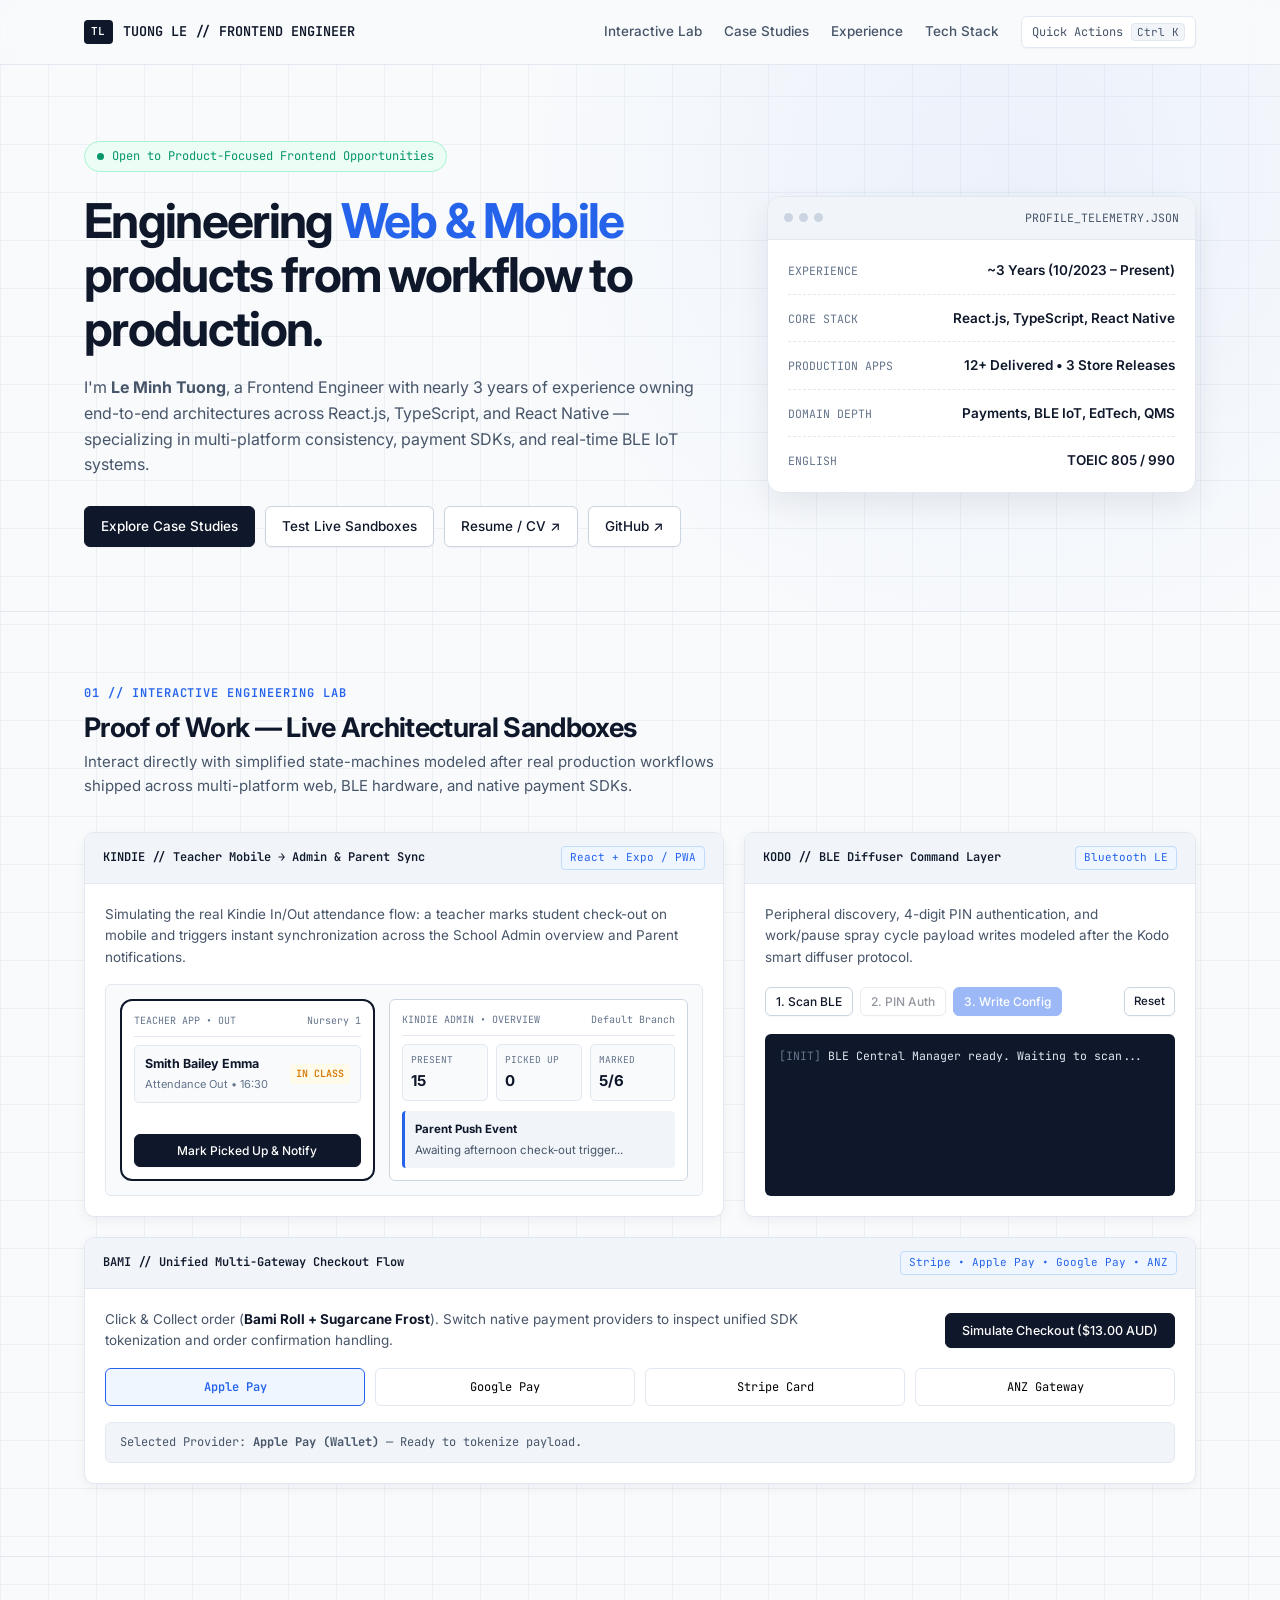
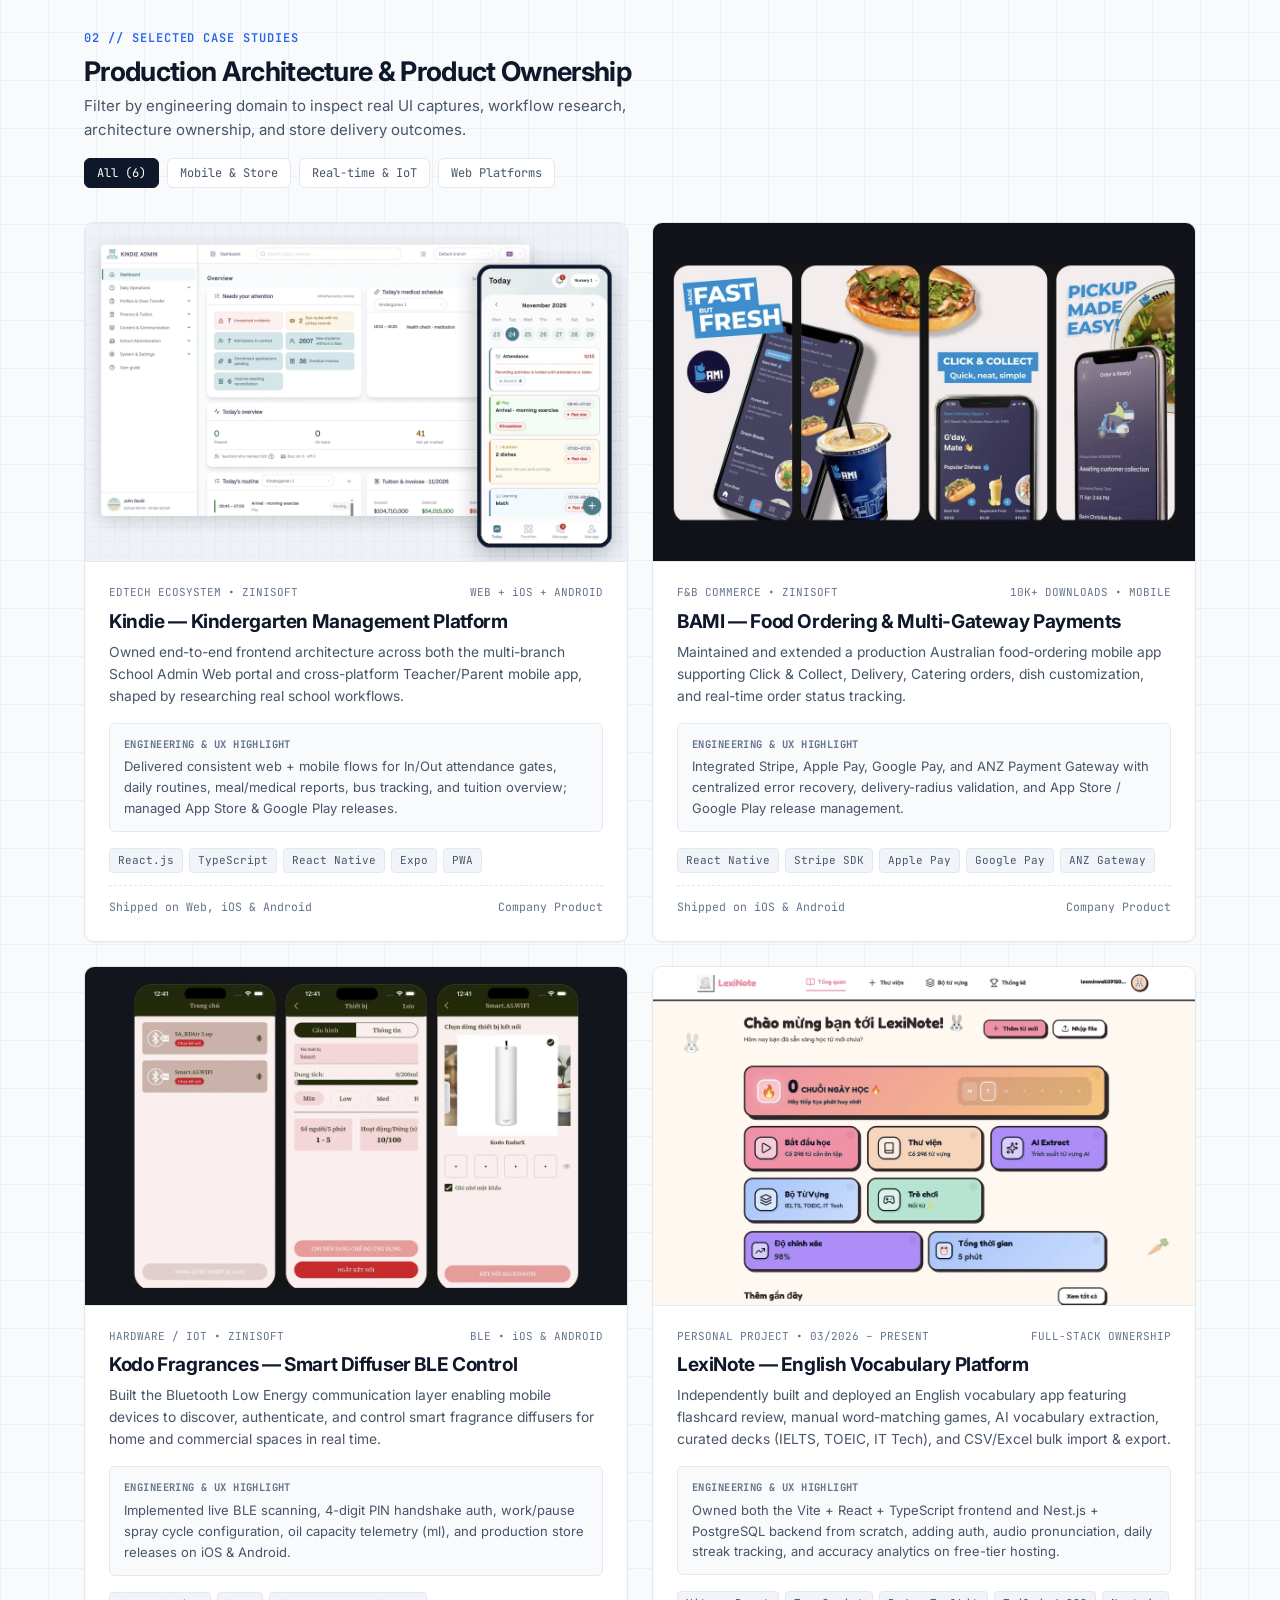
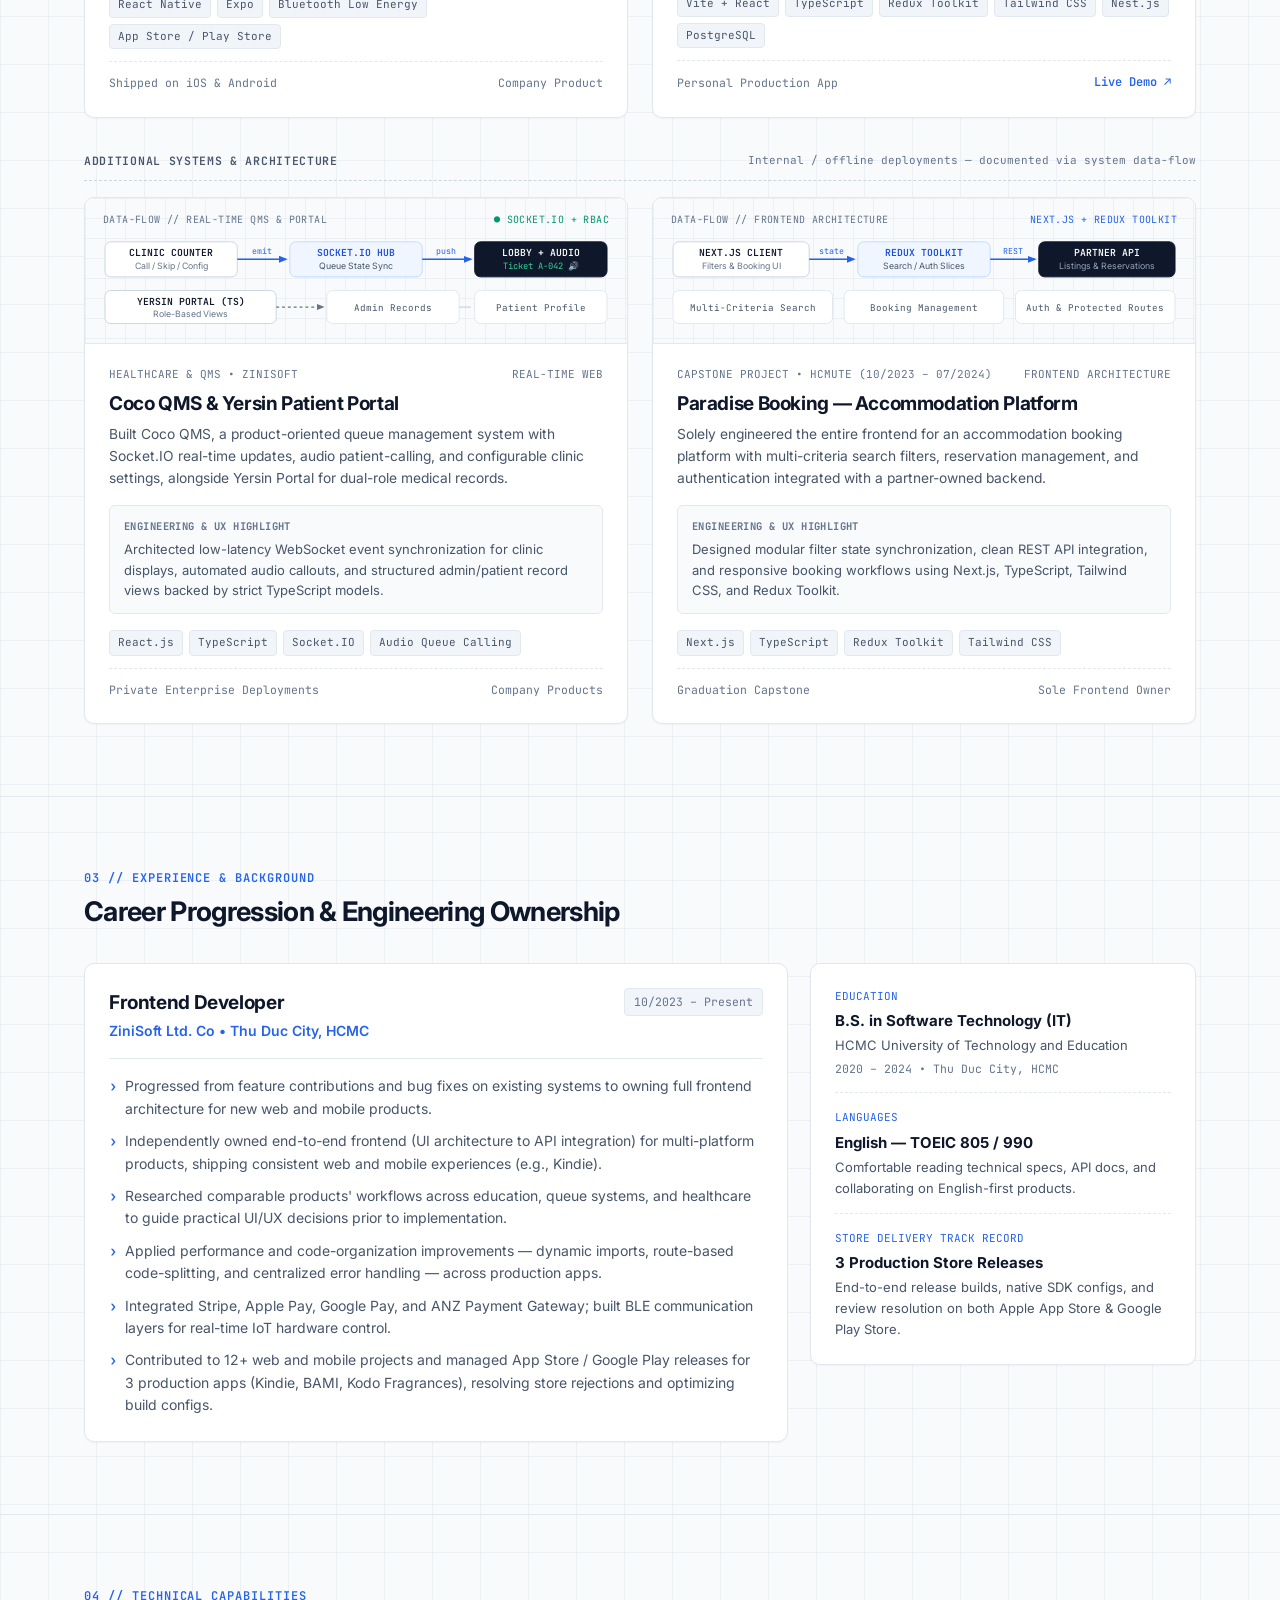
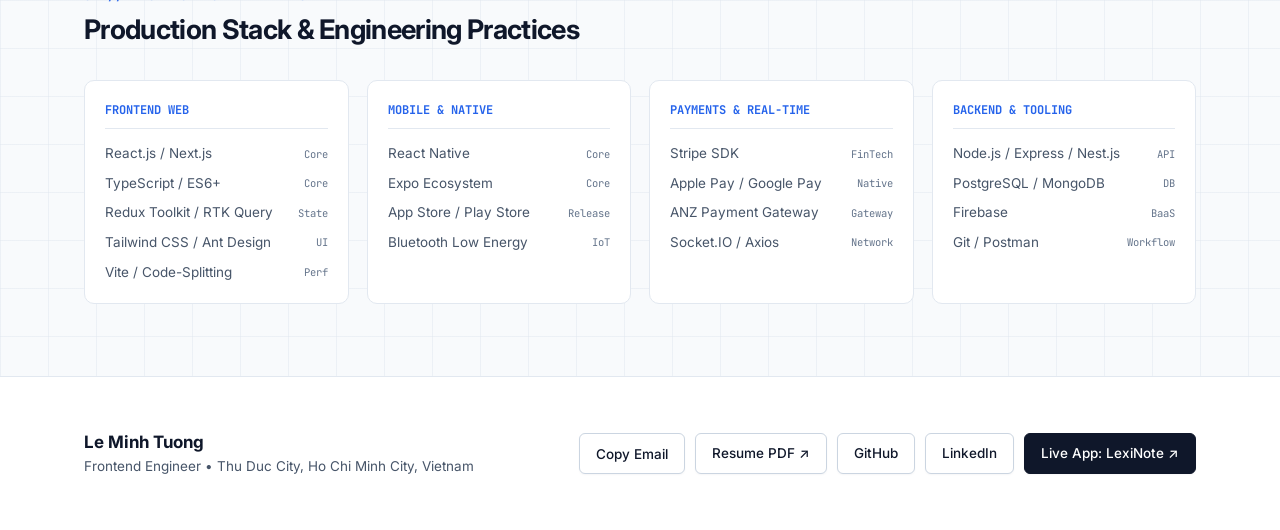
==== index.html @ 191f1489 "feat: build Phase 1 portfolio with verified thumbnails, sandboxes, and architecture diagrams" ====
<!DOCTYPE html>
<html lang="en">
<head>
  <meta charset="UTF-8" />
  <meta name="viewport" content="width=device-width, initial-scale=1.0" />
  <title>Tuong Le — Product-Minded Frontend Engineer</title>
  <meta name="description" content="Le Minh Tuong — Frontend Engineer with nearly 3 years of experience building production React.js, TypeScript, and React Native web & mobile applications, payment SDKs, and BLE IoT systems." />
  <link rel="preconnect" href="https://fonts.googleapis.com">
  <link rel="preconnect" href="https://fonts.gstatic.com" crossorigin>
  <link href="https://fonts.googleapis.com/css2?family=Inter:wght@400;500;600;700&family=JetBrains+Mono:wght@400;500;600&display=swap" rel="stylesheet">
  <style>
    :root {
      --bg: #F8FAFC;
      --surface: #FFFFFF;
      --surface-2: #F1F5F9;
      --ink: #0F172A;
      --ink-secondary: #475569;
      --ink-muted: #64748B;
      --border: #E2E8F0;
      --border-strong: #CBD5E1;
      --accent: #2563EB;
      --accent-hover: #1D4ED8;
      --accent-soft: #EFF6FF;
      --accent-border: #BFDBFE;
      --emerald: #059669;
      --emerald-soft: #ECFDF5;
      --amber: #D97706;
      --amber-soft: #FFFBEB;
      --radius-sm: 6px;
      --radius-md: 10px;
      --radius-lg: 14px;
      --shadow-xs: 0 1px 2px rgba(15, 23, 42, 0.04);
      --shadow-sm: 0 4px 12px rgba(15, 23, 42, 0.05);
      --shadow-md: 0 12px 32px rgba(15, 23, 42, 0.08);
      --font-sans: 'Inter', -apple-system, BlinkMacSystemFont, sans-serif;
      --font-mono: 'JetBrains Mono', monospace;
    }

    * { box-sizing: border-box; margin: 0; padding: 0; }

    html {
      scroll-behavior: smooth;
      background: var(--bg);
      color: var(--ink);
      font-family: var(--font-sans);
      -webkit-font-smoothing: antialiased;
    }

    body {
      background-image:
        linear-gradient(to right, rgba(226, 232, 240, 0.55) 1px, transparent 1px),
        linear-gradient(to bottom, rgba(226, 232, 240, 0.55) 1px, transparent 1px);
      background-size: 48px 48px;
      line-height: 1.6;
    }

    :focus-visible {
      outline: 2px solid var(--accent);
      outline-offset: 2px;
    }

    .container {
      max-width: 1160px;
      margin: 0 auto;
      padding: 0 24px;
    }

    /* Top Bar */
    header {
      position: sticky;
      top: 0;
      z-index: 40;
      background: rgba(248, 250, 252, 0.88);
      backdrop-filter: blur(12px);
      border-bottom: 1px solid var(--border);
    }

    .nav-wrap {
      height: 64px;
      display: flex;
      align-items: center;
      justify-content: space-between;
      gap: 16px;
    }

    .logo {
      display: flex;
      align-items: center;
      gap: 10px;
      font-family: var(--font-mono);
      font-weight: 600;
      font-size: 13.5px;
      color: var(--ink);
      text-decoration: none;
      white-space: nowrap;
    }

    .logo-badge {
      background: var(--ink);
      color: #fff;
      padding: 3px 7px;
      border-radius: 4px;
      font-size: 11px;
      letter-spacing: 0.04em;
    }

    .nav-menu {
      display: flex;
      align-items: center;
      gap: 22px;
    }

    .nav-links {
      display: flex;
      align-items: center;
      gap: 22px;
    }

    .nav-links a {
      font-size: 13.5px;
      font-weight: 500;
      color: var(--ink-secondary);
      text-decoration: none;
      transition: color 0.15s;
    }

    .nav-links a:hover { color: var(--ink); }

    @media (max-width: 820px) {
      .nav-links { display: none; }
      .logo-sub { display: none; }
    }

    .cmd-trigger {
      display: inline-flex;
      align-items: center;
      gap: 8px;
      font-family: var(--font-mono);
      font-size: 12px;
      color: var(--ink-secondary);
      background: var(--surface);
      border: 1px solid var(--border);
      padding: 6px 10px;
      border-radius: var(--radius-sm);
      cursor: pointer;
      box-shadow: var(--shadow-xs);
      transition: all 0.15s;
    }

    .cmd-trigger:hover {
      border-color: var(--border-strong);
      color: var(--ink);
    }

    .kbd {
      background: var(--surface-2);
      border: 1px solid var(--border);
      border-radius: 4px;
      padding: 1px 5px;
      font-size: 11px;
    }

    /* Buttons */
    .btn {
      display: inline-flex;
      align-items: center;
      justify-content: center;
      gap: 8px;
      font-family: var(--font-sans);
      font-size: 13.5px;
      font-weight: 500;
      padding: 9px 16px;
      border-radius: var(--radius-sm);
      border: 1px solid var(--border-strong);
      background: var(--surface);
      color: var(--ink);
      text-decoration: none;
      cursor: pointer;
      transition: all 0.15s;
      box-shadow: var(--shadow-xs);
    }

    .btn:hover {
      background: var(--surface-2);
      border-color: #94A3B8;
    }

    .btn-primary {
      background: var(--ink);
      color: #FFFFFF;
      border-color: var(--ink);
    }

    .btn-primary:hover {
      background: #1E293B;
      border-color: #1E293B;
    }

    .btn-accent {
      background: var(--accent);
      color: #FFFFFF;
      border-color: var(--accent);
    }

    .btn-accent:hover {
      background: var(--accent-hover);
      border-color: var(--accent-hover);
    }

    .btn:disabled {
      opacity: 0.45;
      cursor: not-allowed;
    }

    /* Hero Section */
    .hero {
      padding: 76px 0 64px;
      border-bottom: 1px solid var(--border);
      background: radial-gradient(circle at 80% 20%, rgba(37, 99, 235, 0.06), transparent 45%);
    }

    .hero-grid {
      display: grid;
      grid-template-columns: 1.32fr 0.88fr;
      gap: 40px;
      align-items: center;
    }

    @media (max-width: 920px) {
      .hero-grid { grid-template-columns: 1fr; }
    }

    .availability {
      display: inline-flex;
      align-items: center;
      gap: 8px;
      font-family: var(--font-mono);
      font-size: 12px;
      color: var(--emerald);
      background: var(--emerald-soft);
      border: 1px solid #A7F3D0;
      padding: 5px 12px;
      border-radius: 99px;
      margin-bottom: 22px;
    }

    .dot-live {
      width: 7px;
      height: 7px;
      border-radius: 50%;
      background: var(--emerald);
      animation: pulse 2s infinite;
    }

    @keyframes pulse {
      0% { box-shadow: 0 0 0 0 rgba(5, 150, 105, 0.45); }
      70% { box-shadow: 0 0 0 6px rgba(5, 150, 105, 0); }
      100% { box-shadow: 0 0 0 0 rgba(5, 150, 105, 0); }
    }

    .hero h1 {
      font-size: clamp(32px, 4.4vw, 48px);
      font-weight: 700;
      line-height: 1.12;
      letter-spacing: -0.035em;
      margin-bottom: 20px;
    }

    .hero h1 .highlight {
      color: var(--accent);
    }

    .hero-lead {
      font-size: 16px;
      color: var(--ink-secondary);
      max-width: 610px;
      margin-bottom: 28px;
    }

    .hero-actions {
      display: flex;
      flex-wrap: wrap;
      gap: 10px;
    }

    /* Right Hero Telemetry Card */
    .telemetry-card {
      background: var(--surface);
      border: 1px solid var(--border);
      border-radius: var(--radius-lg);
      box-shadow: var(--shadow-md);
      overflow: hidden;
    }

    .telemetry-top {
      padding: 12px 16px;
      background: var(--surface-2);
      border-bottom: 1px solid var(--border);
      display: flex;
      justify-content: space-between;
      align-items: center;
      font-family: var(--font-mono);
      font-size: 11.5px;
      color: var(--ink-secondary);
    }

    .window-dots {
      display: flex;
      gap: 6px;
    }

    .window-dots span {
      width: 9px;
      height: 9px;
      border-radius: 50%;
      background: #CBD5E1;
    }

    .telemetry-body {
      padding: 20px;
      display: flex;
      flex-direction: column;
      gap: 13px;
    }

    .stat-row {
      display: flex;
      justify-content: space-between;
      align-items: baseline;
      gap: 12px;
      padding-bottom: 12px;
      border-bottom: 1px dashed var(--border);
    }

    .stat-row:last-child {
      border-bottom: none;
      padding-bottom: 0;
    }

    .stat-key {
      font-family: var(--font-mono);
      font-size: 11.5px;
      color: var(--ink-muted);
      white-space: nowrap;
    }

    .stat-val {
      font-weight: 600;
      font-size: 13.5px;
      color: var(--ink);
      text-align: right;
    }

    /* Section Architecture */
    section {
      padding: 72px 0;
      border-bottom: 1px solid var(--border);
    }

    .section-head {
      display: flex;
      justify-content: space-between;
      align-items: flex-end;
      flex-wrap: wrap;
      gap: 16px;
      margin-bottom: 34px;
    }

    .eyebrow {
      font-family: var(--font-mono);
      font-size: 12px;
      font-weight: 600;
      color: var(--accent);
      text-transform: uppercase;
      letter-spacing: 0.08em;
      display: block;
      margin-bottom: 8px;
    }

    .section-title {
      font-size: 27px;
      font-weight: 700;
      letter-spacing: -0.025em;
      line-height: 1.2;
    }

    .section-desc {
      font-size: 15px;
      color: var(--ink-secondary);
      max-width: 630px;
      margin-top: 6px;
    }

    /* Interactive Engineering Lab */
    .lab-grid {
      display: grid;
      grid-template-columns: repeat(12, 1fr);
      gap: 20px;
    }

    .lab-card {
      background: var(--surface);
      border: 1px solid var(--border);
      border-radius: var(--radius-md);
      box-shadow: var(--shadow-sm);
      display: flex;
      flex-direction: column;
      overflow: hidden;
    }

    .col-7 { grid-column: span 7; }
    .col-5 { grid-column: span 5; }
    .col-12 { grid-column: span 12; }

    @media (max-width: 920px) {
      .col-7, .col-5, .col-12 { grid-column: span 12; }
    }

    .lab-header {
      padding: 13px 18px;
      border-bottom: 1px solid var(--border);
      background: var(--surface-2);
      display: flex;
      justify-content: space-between;
      align-items: center;
      flex-wrap: wrap;
      gap: 10px;
    }

    .lab-title {
      font-family: var(--font-mono);
      font-size: 12px;
      font-weight: 600;
      color: var(--ink);
    }

    .pill-tag {
      font-family: var(--font-mono);
      font-size: 11px;
      padding: 2px 8px;
      border-radius: 4px;
      background: var(--accent-soft);
      color: var(--accent);
      border: 1px solid var(--accent-border);
    }

    .lab-content {
      padding: 20px;
      flex: 1;
      display: flex;
      flex-direction: column;
      justify-content: space-between;
      gap: 16px;
    }

    /* Dual Device Sync UI */
    .device-arena {
      display: grid;
      grid-template-columns: 0.92fr 1.08fr;
      gap: 14px;
      background: var(--bg);
      padding: 14px;
      border-radius: var(--radius-sm);
      border: 1px solid var(--border);
    }

    @media (max-width: 580px) {
      .device-arena { grid-template-columns: 1fr; }
    }

    .web-frame, .phone-frame {
      background: var(--surface);
      border: 1px solid var(--border-strong);
      border-radius: var(--radius-sm);
      padding: 12px;
      display: flex;
      flex-direction: column;
      justify-content: space-between;
      gap: 10px;
    }

    .phone-frame {
      border-radius: 12px;
      border-width: 2px;
      border-color: var(--ink);
    }

    .frame-bar {
      font-family: var(--font-mono);
      font-size: 10px;
      color: var(--ink-muted);
      display: flex;
      justify-content: space-between;
      padding-bottom: 7px;
      border-bottom: 1px solid var(--border);
    }

    .student-item {
      display: flex;
      justify-content: space-between;
      align-items: center;
      padding: 8px 10px;
      border: 1px solid var(--border);
      border-radius: 5px;
      font-size: 12.5px;
      background: var(--bg);
    }

    .badge-state {
      font-family: var(--font-mono);
      font-size: 10px;
      padding: 2px 6px;
      border-radius: 4px;
      background: var(--amber-soft);
      color: var(--amber);
      font-weight: 600;
    }

    .badge-state.done {
      background: var(--emerald-soft);
      color: var(--emerald);
    }

    .mini-kpi-row {
      display: grid;
      grid-template-columns: repeat(3, 1fr);
      gap: 8px;
    }

    .mini-kpi {
      border: 1px solid var(--border);
      border-radius: 5px;
      padding: 7px 8px;
      background: var(--bg);
    }

    .mini-kpi span {
      display: block;
      font-family: var(--font-mono);
      font-size: 9.5px;
      color: var(--ink-muted);
    }

    .mini-kpi strong {
      font-size: 15px;
      font-weight: 700;
      color: var(--ink);
    }

    .push-banner {
      background: var(--surface-2);
      border-left: 3px solid var(--accent);
      padding: 9px 10px;
      border-radius: 4px;
      font-size: 11.5px;
      transition: all 0.2s ease;
    }

    .push-banner.verified {
      background: var(--emerald-soft);
      border-left-color: var(--emerald);
    }

    /* Terminal Console */
    .terminal {
      background: #0F172A;
      color: #E2E8F0;
      font-family: var(--font-mono);
      font-size: 11.5px;
      padding: 13px 14px;
      border-radius: var(--radius-sm);
      height: 162px;
      overflow-y: auto;
      line-height: 1.55;
    }

    .t-dim { color: #64748B; }
    .t-blue { color: #38BDF8; }
    .t-green { color: #34D399; }
    .t-amber { color: #FBBF24; }

    /* Payment Gateway Sandbox */
    .payment-bar {
      display: grid;
      grid-template-columns: repeat(4, 1fr);
      gap: 10px;
    }

    @media (max-width: 640px) {
      .payment-bar { grid-template-columns: repeat(2, 1fr); }
    }

    .pay-method {
      border: 1px solid var(--border);
      border-radius: var(--radius-sm);
      padding: 10px 12px;
      text-align: center;
      font-family: var(--font-mono);
      font-size: 12px;
      cursor: pointer;
      background: var(--surface);
      transition: all 0.15s;
    }

    .pay-method:hover { border-color: var(--accent); }
    .pay-method.active {
      border-color: var(--accent);
      background: var(--accent-soft);
      color: var(--accent);
      font-weight: 600;
    }

    /* Filter Tabs & Case Studies */
    .filter-bar {
      display: flex;
      gap: 8px;
      flex-wrap: wrap;
    }

    .filter-btn {
      font-family: var(--font-mono);
      font-size: 12px;
      padding: 6px 12px;
      border-radius: var(--radius-sm);
      border: 1px solid var(--border);
      background: var(--surface);
      color: var(--ink-secondary);
      cursor: pointer;
      transition: all 0.15s;
    }

    .filter-btn:hover {
      border-color: var(--border-strong);
      color: var(--ink);
    }

    .filter-btn.active {
      background: var(--ink);
      color: #fff;
      border-color: var(--ink);
    }

    .projects-grid {
      display: grid;
      grid-template-columns: repeat(2, 1fr);
      gap: 24px;
    }

    @media (max-width: 860px) {
      .projects-grid { grid-template-columns: 1fr; }
    }

    .project-card {
      background: var(--surface);
      border: 1px solid var(--border);
      border-radius: var(--radius-md);
      box-shadow: var(--shadow-xs);
      display: flex;
      flex-direction: column;
      overflow: hidden;
      transition: transform 0.18s ease, box-shadow 0.18s ease, border-color 0.18s ease;
    }

    .project-card:hover {
      transform: translateY(-2px);
      box-shadow: var(--shadow-md);
      border-color: var(--border-strong);
    }

    /* Project Thumbnail Frame */
    .project-thumb {
      position: relative;
      width: 100%;
      aspect-ratio: 16 / 10;
      background: var(--surface-2);
      border-bottom: 1px solid var(--border);
      overflow: hidden;
    }

    .project-thumb.zoomable {
      cursor: zoom-in;
    }

    .project-thumb img {
      width: 100%;
      height: 100%;
      object-fit: cover;
      display: block;
      transition: transform 0.25s ease;
    }

    .project-card:hover .project-thumb.zoomable img {
      transform: scale(1.02);
    }

    .thumb-zoom-hint {
      position: absolute;
      right: 10px;
      bottom: 10px;
      font-family: var(--font-mono);
      font-size: 10.5px;
      color: #F8FAFC;
      background: rgba(15, 23, 42, 0.78);
      backdrop-filter: blur(4px);
      padding: 3px 8px;
      border-radius: 4px;
      opacity: 0;
      transition: opacity 0.15s ease;
      pointer-events: none;
    }

    .project-thumb.zoomable:hover .thumb-zoom-hint {
      opacity: 1;
    }

    /* Tier 2: Architecture & Internal Systems */
    .arch-tier {
      margin-top: 34px;
    }

    .arch-tier-head {
      display: flex;
      justify-content: space-between;
      align-items: center;
      flex-wrap: wrap;
      gap: 10px;
      margin-bottom: 16px;
      padding-bottom: 10px;
      border-bottom: 1px dashed var(--border-strong);
    }

    .arch-tier-title {
      font-family: var(--font-mono);
      font-size: 11.5px;
      font-weight: 600;
      text-transform: uppercase;
      letter-spacing: 0.06em;
      color: var(--ink-secondary);
    }

    .arch-tier-note {
      font-family: var(--font-mono);
      font-size: 11px;
      color: var(--ink-muted);
    }

    .arch-diagram-banner {
      background:
        linear-gradient(to right, rgba(226, 232, 240, 0.55) 1px, transparent 1px),
        linear-gradient(to bottom, rgba(226, 232, 240, 0.55) 1px, transparent 1px),
        #F8FAFC;
      background-size: 20px 20px;
      border-bottom: 1px solid var(--border);
      padding: 14px 18px;
    }

    .arch-diagram-label {
      display: flex;
      justify-content: space-between;
      align-items: center;
      font-family: var(--font-mono);
      font-size: 10px;
      color: var(--ink-muted);
      margin-bottom: 8px;
      letter-spacing: 0.04em;
    }

    .arch-diagram-svg {
      width: 100%;
      height: auto;
      display: block;
    }

    .project-body {
      padding: 22px 24px 24px;
      flex: 1;
      display: flex;
      flex-direction: column;
      justify-content: space-between;
      gap: 16px;
    }

    .project-meta {
      display: flex;
      justify-content: space-between;
      align-items: center;
      flex-wrap: wrap;
      gap: 8px;
      font-family: var(--font-mono);
      font-size: 11px;
      color: var(--ink-muted);
      margin-bottom: 8px;
    }

    .project-title {
      font-size: 19px;
      font-weight: 700;
      letter-spacing: -0.02em;
      line-height: 1.3;
      margin-bottom: 6px;
    }

    .project-summary {
      font-size: 13.8px;
      color: var(--ink-secondary);
    }

    .arch-box {
      background: var(--bg);
      border: 1px solid var(--border);
      border-radius: var(--radius-sm);
      padding: 12px 14px;
      font-size: 13px;
      color: var(--ink-secondary);
    }

    .arch-box strong {
      font-family: var(--font-mono);
      font-size: 10.5px;
      text-transform: uppercase;
      letter-spacing: 0.04em;
      color: var(--ink-muted);
      display: block;
      margin-bottom: 4px;
    }

    .card-footer {
      display: flex;
      flex-direction: column;
      gap: 12px;
    }

    .tag-row {
      display: flex;
      flex-wrap: wrap;
      gap: 6px;
    }

    .tag {
      font-family: var(--font-mono);
      font-size: 11px;
      padding: 3px 8px;
      border-radius: 4px;
      background: var(--surface-2);
      color: var(--ink-secondary);
      border: 1px solid var(--border);
    }

    .card-status-bar {
      padding-top: 12px;
      border-top: 1px dashed var(--border);
      display: flex;
      justify-content: space-between;
      align-items: center;
      font-family: var(--font-mono);
      font-size: 11.5px;
      color: var(--ink-muted);
    }

    .card-live-link {
      display: inline-flex;
      align-items: center;
      gap: 5px;
      font-family: var(--font-mono);
      font-size: 12px;
      font-weight: 600;
      color: var(--accent);
      text-decoration: none;
    }

    .card-live-link:hover {
      color: var(--accent-hover);
      text-decoration: underline;
    }

    /* Experience & Education Section */
    .exp-grid {
      display: grid;
      grid-template-columns: 1.55fr 0.85fr;
      gap: 22px;
      align-items: start;
    }

    @media (max-width: 880px) {
      .exp-grid { grid-template-columns: 1fr; }
    }

    .exp-card {
      background: var(--surface);
      border: 1px solid var(--border);
      border-radius: var(--radius-md);
      padding: 24px;
      box-shadow: var(--shadow-xs);
    }

    .exp-header {
      display: flex;
      justify-content: space-between;
      align-items: flex-start;
      flex-wrap: wrap;
      gap: 10px;
      padding-bottom: 16px;
      margin-bottom: 16px;
      border-bottom: 1px solid var(--border);
    }

    .exp-role {
      font-size: 19px;
      font-weight: 700;
      letter-spacing: -0.02em;
    }

    .exp-company {
      font-size: 14px;
      color: var(--accent);
      font-weight: 600;
      margin-top: 2px;
    }

    .exp-period {
      font-family: var(--font-mono);
      font-size: 11.5px;
      color: var(--ink-muted);
      background: var(--surface-2);
      border: 1px solid var(--border);
      padding: 4px 9px;
      border-radius: 4px;
    }

    .exp-list {
      list-style: none;
      display: flex;
      flex-direction: column;
      gap: 10px;
      font-size: 14px;
      color: var(--ink-secondary);
    }

    .exp-list li {
      position: relative;
      padding-left: 16px;
    }

    .exp-list li::before {
      content: "›";
      position: absolute;
      left: 0;
      color: var(--accent);
      font-family: var(--font-mono);
      font-weight: 700;
    }

    .edu-stack {
      display: flex;
      flex-direction: column;
      gap: 16px;
    }

    .edu-item {
      padding-bottom: 14px;
      border-bottom: 1px dashed var(--border);
    }

    .edu-item:last-child {
      padding-bottom: 0;
      border-bottom: none;
    }

    .edu-label {
      font-family: var(--font-mono);
      font-size: 11px;
      text-transform: uppercase;
      color: var(--accent);
      margin-bottom: 4px;
    }

    .edu-title {
      font-size: 15px;
      font-weight: 700;
      color: var(--ink);
    }

    .edu-sub {
      font-size: 13px;
      color: var(--ink-secondary);
      margin-top: 2px;
    }

    /* Skills Matrix */
    .skills-grid {
      display: grid;
      grid-template-columns: repeat(4, 1fr);
      gap: 18px;
    }

    @media (max-width: 900px) {
      .skills-grid { grid-template-columns: repeat(2, 1fr); }
    }

    @media (max-width: 540px) {
      .skills-grid { grid-template-columns: 1fr; }
    }

    .skill-group {
      background: var(--surface);
      border: 1px solid var(--border);
      border-radius: var(--radius-md);
      padding: 20px;
    }

    .skill-group h3 {
      font-family: var(--font-mono);
      font-size: 12px;
      text-transform: uppercase;
      color: var(--accent);
      margin-bottom: 14px;
      padding-bottom: 8px;
      border-bottom: 1px solid var(--border);
    }

    .skill-list {
      list-style: none;
      display: flex;
      flex-direction: column;
      gap: 8px;
      font-size: 13.5px;
      color: var(--ink-secondary);
    }

    .skill-list li {
      display: flex;
      justify-content: space-between;
      align-items: center;
      gap: 8px;
    }

    .skill-level {
      font-family: var(--font-mono);
      font-size: 10.5px;
      color: var(--ink-muted);
    }

    /* Modals (Command Palette & Image Lightbox) */
    .modal-backdrop {
      position: fixed;
      inset: 0;
      background: rgba(15, 23, 42, 0.55);
      backdrop-filter: blur(4px);
      display: none;
      align-items: flex-start;
      justify-content: center;
      padding-top: 12vh;
      z-index: 100;
    }

    .modal-backdrop.open { display: flex; }

    .cmd-modal {
      width: 100%;
      max-width: 540px;
      background: var(--surface);
      border: 1px solid var(--border-strong);
      border-radius: var(--radius-md);
      box-shadow: var(--shadow-md);
      overflow: hidden;
      margin: 0 16px;
    }

    .cmd-input {
      width: 100%;
      padding: 14px 16px;
      border: none;
      border-bottom: 1px solid var(--border);
      font-family: var(--font-sans);
      font-size: 14px;
      outline: none;
    }

    .cmd-list {
      padding: 8px;
      max-height: 340px;
      overflow-y: auto;
    }

    .cmd-item {
      padding: 10px 12px;
      border-radius: var(--radius-sm);
      display: flex;
      justify-content: space-between;
      align-items: center;
      font-size: 13.5px;
      cursor: pointer;
      color: var(--ink);
      text-decoration: none;
    }

    .cmd-item:hover {
      background: var(--accent-soft);
      color: var(--accent);
    }

    /* Lightbox */
    .lightbox-backdrop {
      position: fixed;
      inset: 0;
      background: rgba(15, 23, 42, 0.82);
      backdrop-filter: blur(6px);
      display: none;
      align-items: center;
      justify-content: center;
      padding: 24px;
      z-index: 110;
    }

    .lightbox-backdrop.open { display: flex; }

    .lightbox-card {
      max-width: 1040px;
      width: 100%;
      background: var(--surface);
      border: 1px solid var(--border-strong);
      border-radius: var(--radius-md);
      overflow: hidden;
      box-shadow: 0 24px 64px rgba(0, 0, 0, 0.35);
    }

    .lightbox-head {
      padding: 12px 16px;
      background: var(--surface-2);
      border-bottom: 1px solid var(--border);
      display: flex;
      justify-content: space-between;
      align-items: center;
      font-family: var(--font-mono);
      font-size: 12px;
      color: var(--ink);
    }

    .lightbox-close {
      background: var(--surface);
      border: 1px solid var(--border-strong);
      border-radius: 4px;
      padding: 4px 10px;
      font-family: var(--font-mono);
      font-size: 11.5px;
      cursor: pointer;
      color: var(--ink);
    }

    .lightbox-body img {
      width: 100%;
      max-height: 78vh;
      object-fit: contain;
      display: block;
      background: #0F172A;
    }

    /* Footer */
    footer {
      padding: 52px 0;
      background: var(--surface);
    }

    .footer-flex {
      display: flex;
      justify-content: space-between;
      align-items: center;
      flex-wrap: wrap;
      gap: 20px;
    }
  </style>
</head>
<body>

  <!-- Sticky Header -->
  <header>
    <div class="container nav-wrap">
      <a href="#" class="logo">
        <span class="logo-badge">TL</span>
        <span>TUONG LE <span class="logo-sub">// FRONTEND ENGINEER</span></span>
      </a>

      <nav class="nav-menu" aria-label="Primary Navigation">
        <div class="nav-links">
          <a href="#lab">Interactive Lab</a>
          <a href="#work">Case Studies</a>
          <a href="#experience">Experience</a>
          <a href="#stack">Tech Stack</a>
        </div>
        <button id="openCmd" class="cmd-trigger" type="button" title="Open Quick Navigation (Ctrl+K)">
          <span>Quick Actions</span>
          <span class="kbd">Ctrl K</span>
        </button>
      </nav>
    </div>
  </header>

  <main>
    <!-- Hero Section -->
    <section class="hero">
      <div class="container hero-grid">
        <div>
          <div class="availability">
            <span class="dot-live"></span>
            <span>Open to Product-Focused Frontend Opportunities</span>
          </div>

          <h1>
            Engineering <span class="highlight">Web & Mobile</span> products from workflow to production.
          </h1>

          <p class="hero-lead">
            I'm <strong>Le Minh Tuong</strong>, a Frontend Engineer with nearly 3 years of experience owning end-to-end architectures across React.js, TypeScript, and React Native — specializing in multi-platform consistency, payment SDKs, and real-time BLE IoT systems.
          </p>

          <div class="hero-actions">
            <a href="#work" class="btn btn-primary">Explore Case Studies</a>
            <a href="#lab" class="btn">Test Live Sandboxes</a>
            <a href="./CV%20L%C3%AA%20Minh%20T%C6%B0%E1%BB%9Dng%20-%20FrontEnd%20Developer.pdf" target="_blank" rel="noopener noreferrer" class="btn">Resume / CV ↗</a>
            <a href="https://github.com/MinhTuongLe" target="_blank" rel="noopener noreferrer" class="btn">GitHub ↗</a>
          </div>
        </div>

        <!-- Engineering Telemetry Card -->
        <aside class="telemetry-card" aria-label="Profile Telemetry">
          <div class="telemetry-top">
            <div class="window-dots">
              <span></span><span></span><span></span>
            </div>
            <span>PROFILE_TELEMETRY.JSON</span>
          </div>
          <div class="telemetry-body">
            <div class="stat-row">
              <span class="stat-key">EXPERIENCE</span>
              <span class="stat-val">~3 Years (10/2023 – Present)</span>
            </div>
            <div class="stat-row">
              <span class="stat-key">CORE STACK</span>
              <span class="stat-val">React.js, TypeScript, React Native</span>
            </div>
            <div class="stat-row">
              <span class="stat-key">PRODUCTION APPS</span>
              <span class="stat-val">12+ Delivered • 3 Store Releases</span>
            </div>
            <div class="stat-row">
              <span class="stat-key">DOMAIN DEPTH</span>
              <span class="stat-val">Payments, BLE IoT, EdTech, QMS</span>
            </div>
            <div class="stat-row">
              <span class="stat-key">ENGLISH</span>
              <span class="stat-val">TOEIC 805 / 990</span>
            </div>
          </div>
        </aside>
      </div>
    </section>

    <!-- Section 01: Interactive Engineering Lab -->
    <section id="lab">
      <div class="container">
        <div class="section-head">
          <div>
            <span class="eyebrow">01 // Interactive Engineering Lab</span>
            <h2 class="section-title">Proof of Work — Live Architectural Sandboxes</h2>
            <p class="section-desc">
              Interact directly with simplified state-machines modeled after real production workflows shipped across multi-platform web, BLE hardware, and native payment SDKs.
            </p>
          </div>
        </div>

        <div class="lab-grid">
          <!-- Sandbox 1: Multi-Platform Sync (Kindie) -->
          <div class="lab-card col-7">
            <div class="lab-header">
              <span class="lab-title">KINDIE // Teacher Mobile → Admin & Parent Sync</span>
              <span class="pill-tag">React + Expo / PWA</span>
            </div>
            <div class="lab-content">
              <p style="font-size: 13.5px; color: var(--ink-secondary);">
                Simulating the real Kindie In/Out attendance flow: a teacher marks student check-out on mobile and triggers instant synchronization across the School Admin overview and Parent notifications.
              </p>

              <div class="device-arena">
                <div class="phone-frame">
                  <div>
                    <div class="frame-bar">
                      <span>TEACHER APP • OUT</span>
                      <span>Nursery 1</span>
                    </div>
                    <div class="student-item" style="margin-top: 8px;">
                      <div>
                        <strong style="display:block; font-size: 12.5px;">Smith Bailey Emma</strong>
                        <span style="font-size: 11px; color: var(--ink-muted);">Attendance Out • 16:30</span>
                      </div>
                      <span id="mobileBadge" class="badge-state">IN CLASS</span>
                    </div>
                  </div>
                  <button id="syncBtn" type="button" class="btn btn-primary" style="width: 100%; font-size: 12px; padding: 8px 12px;">
                    Mark Picked Up & Notify
                  </button>
                </div>

                <div class="web-frame">
                  <div>
                    <div class="frame-bar">
                      <span>KINDIE ADMIN • OVERVIEW</span>
                      <span>Default Branch</span>
                    </div>
                    <div class="mini-kpi-row" style="margin-top: 8px;">
                      <div class="mini-kpi">
                        <span>PRESENT</span>
                        <strong id="kpiPresent">15</strong>
                      </div>
                      <div class="mini-kpi">
                        <span>PICKED UP</span>
                        <strong id="kpiPicked">0</strong>
                      </div>
                      <div class="mini-kpi">
                        <span>MARKED</span>
                        <strong id="kpiMarked">5/6</strong>
                      </div>
                    </div>
                  </div>
                  <div id="phonePush" class="push-banner">
                    <strong style="display:block; margin-bottom: 2px;">Parent Push Event</strong>
                    <span id="phoneMsg" style="color: var(--ink-secondary);">Awaiting afternoon check-out trigger...</span>
                  </div>
                </div>
              </div>
            </div>
          </div>

          <!-- Sandbox 2: BLE IoT Handshake (Kodo Fragrances) -->
          <div class="lab-card col-5">
            <div class="lab-header">
              <span class="lab-title">KODO // BLE Diffuser Command Layer</span>
              <span class="pill-tag">Bluetooth LE</span>
            </div>
            <div class="lab-content">
              <p style="font-size: 13.5px; color: var(--ink-secondary);">
                Peripheral discovery, 4-digit PIN authentication, and work/pause spray cycle payload writes modeled after the Kodo smart diffuser protocol.
              </p>

              <div style="display: flex; gap: 7px; flex-wrap: wrap;">
                <button id="bleScan" type="button" class="btn" style="font-size: 12px; padding: 6px 10px;">1. Scan BLE</button>
                <button id="bleAuth" type="button" class="btn" style="font-size: 12px; padding: 6px 10px;" disabled>2. PIN Auth</button>
                <button id="bleSend" type="button" class="btn btn-accent" style="font-size: 12px; padding: 6px 10px;" disabled>3. Write Config</button>
                <button id="bleReset" type="button" class="btn" style="font-size: 11.5px; padding: 6px 9px; margin-left: auto;" title="Reset BLE session">Reset</button>
              </div>

              <div id="bleLog" class="terminal" aria-live="polite">
                <div><span class="t-dim">[INIT]</span> BLE Central Manager ready. Waiting to scan...</div>
              </div>
            </div>
          </div>

          <!-- Sandbox 3: Payment Gateway Abstraction (BAMI) -->
          <div class="lab-card col-12">
            <div class="lab-header">
              <span class="lab-title">BAMI // Unified Multi-Gateway Checkout Flow</span>
              <span class="pill-tag">Stripe • Apple Pay • Google Pay • ANZ</span>
            </div>
            <div class="lab-content">
              <div style="display: flex; justify-content: space-between; align-items: center; flex-wrap: wrap; gap: 12px;">
                <p style="font-size: 13.5px; color: var(--ink-secondary); max-width: 700px;">
                  Click & Collect order (<strong style="color: var(--ink);">Bami Roll + Sugarcane Frost</strong>). Switch native payment providers to inspect unified SDK tokenization and order confirmation handling.
                </p>
                <button id="runPayBtn" type="button" class="btn btn-primary" style="font-size: 12.5px;">Simulate Checkout ($13.00 AUD)</button>
              </div>

              <div class="payment-bar" id="payMethods">
                <button type="button" class="pay-method active" data-provider="Apple Pay (Wallet)">Apple Pay</button>
                <button type="button" class="pay-method" data-provider="Google Pay API">Google Pay</button>
                <button type="button" class="pay-method" data-provider="Stripe PaymentSheet">Stripe Card</button>
                <button type="button" class="pay-method" data-provider="ANZ Payment Gateway">ANZ Gateway</button>
              </div>

              <div id="payOutput" style="font-family: var(--font-mono); font-size: 12px; background: var(--surface-2); padding: 10px 14px; border-radius: var(--radius-sm); border: 1px solid var(--border); color: var(--ink-secondary);">
                Selected Provider: <strong>Apple Pay (Wallet)</strong> — Ready to tokenize payload.
              </div>
            </div>
          </div>
        </div>
      </div>
    </section>

    <!-- Section 02: Selected Case Studies -->
    <section id="work">
      <div class="container">
        <div class="section-head">
          <div>
            <span class="eyebrow">02 // Selected Case Studies</span>
            <h2 class="section-title">Production Architecture & Product Ownership</h2>
            <p class="section-desc">
              Filter by engineering domain to inspect real UI captures, workflow research, architecture ownership, and store delivery outcomes.
            </p>
          </div>

          <div class="filter-bar" id="projectFilters">
            <button type="button" class="filter-btn active" data-filter="all">All (6)</button>
            <button type="button" class="filter-btn" data-filter="mobile">Mobile & Store</button>
            <button type="button" class="filter-btn" data-filter="realtime">Real-time & IoT</button>
            <button type="button" class="filter-btn" data-filter="web">Web Platforms</button>
          </div>
        </div>

        <div class="projects-grid" id="projectsContainer">
          <!-- Project 1: Kindie -->
          <article class="project-card" data-category="mobile web">
            <div class="project-thumb zoomable" data-lightbox-src="./assets/thumbnails/kindie.webp" data-lightbox-title="Kindie — Multi-Branch Admin Web & Teacher Mobile App">
              <img src="./assets/thumbnails/kindie.webp" alt="Kindie Admin Web dashboard and Teacher mobile app screens" loading="lazy" />
              <span class="thumb-zoom-hint">Click to inspect ↗</span>
            </div>
            <div class="project-body">
              <div>
                <div class="project-meta">
                  <span>EDTECH ECOSYSTEM • ZINISOFT</span>
                  <span>WEB + iOS + ANDROID</span>
                </div>
                <h3 class="project-title">Kindie — Kindergarten Management Platform</h3>
                <p class="project-summary">
                  Owned end-to-end frontend architecture across both the multi-branch School Admin Web portal and cross-platform Teacher/Parent mobile app, shaped by researching real school workflows.
                </p>
              </div>
              <div class="arch-box">
                <strong>Engineering & UX Highlight</strong>
                Delivered consistent web + mobile flows for In/Out attendance gates, daily routines, meal/medical reports, bus tracking, and tuition overview; managed App Store & Google Play releases.
              </div>
              <div class="card-footer">
                <div class="tag-row">
                  <span class="tag">React.js</span>
                  <span class="tag">TypeScript</span>
                  <span class="tag">React Native</span>
                  <span class="tag">Expo</span>
                  <span class="tag">PWA</span>
                </div>
                <div class="card-status-bar">
                  <span>Shipped on Web, iOS & Android</span>
                  <span>Company Product</span>
                </div>
              </div>
            </div>
          </article>

          <!-- Project 2: BAMI -->
          <article class="project-card" data-category="mobile">
            <div class="project-thumb zoomable" data-lightbox-src="./assets/thumbnails/bami.webp" data-lightbox-title="Bami Vietnamese — Food Ordering & Multi-Gateway Payments">
              <img src="./assets/thumbnails/bami.webp" alt="Bami Vietnamese mobile food ordering and pickup tracking screens" loading="lazy" />
              <span class="thumb-zoom-hint">Click to inspect ↗</span>
            </div>
            <div class="project-body">
              <div>
                <div class="project-meta">
                  <span>F&B COMMERCE • ZINISOFT</span>
                  <span>10K+ DOWNLOADS • MOBILE</span>
                </div>
                <h3 class="project-title">BAMI — Food Ordering & Multi-Gateway Payments</h3>
                <p class="project-summary">
                  Maintained and extended a production Australian food-ordering mobile app supporting Click & Collect, Delivery, Catering orders, dish customization, and real-time order status tracking.
                </p>
              </div>
              <div class="arch-box">
                <strong>Engineering & UX Highlight</strong>
                Integrated Stripe, Apple Pay, Google Pay, and ANZ Payment Gateway with centralized error recovery, delivery-radius validation, and App Store / Google Play release management.
              </div>
              <div class="card-footer">
                <div class="tag-row">
                  <span class="tag">React Native</span>
                  <span class="tag">Stripe SDK</span>
                  <span class="tag">Apple Pay</span>
                  <span class="tag">Google Pay</span>
                  <span class="tag">ANZ Gateway</span>
                </div>
                <div class="card-status-bar">
                  <span>Shipped on iOS & Android</span>
                  <span>Company Product</span>
                </div>
              </div>
            </div>
          </article>

          <!-- Project 3: Kodo Fragrances -->
          <article class="project-card" data-category="mobile realtime">
            <div class="project-thumb zoomable" data-lightbox-src="./assets/thumbnails/kodo.webp" data-lightbox-title="Kodo Fragrances — Smart Diffuser BLE IoT Control">
              <img src="./assets/thumbnails/kodo.webp" alt="Kodo Fragrances Bluetooth Low Energy scanner, device configuration, and PIN pairing screens" loading="lazy" />
              <span class="thumb-zoom-hint">Click to inspect ↗</span>
            </div>
            <div class="project-body">
              <div>
                <div class="project-meta">
                  <span>HARDWARE / IOT • ZINISOFT</span>
                  <span>BLE • iOS & ANDROID</span>
                </div>
                <h3 class="project-title">Kodo Fragrances — Smart Diffuser BLE Control</h3>
                <p class="project-summary">
                  Built the Bluetooth Low Energy communication layer enabling mobile devices to discover, authenticate, and control smart fragrance diffusers for home and commercial spaces in real time.
                </p>
              </div>
              <div class="arch-box">
                <strong>Engineering & UX Highlight</strong>
                Implemented live BLE scanning, 4-digit PIN handshake auth, work/pause spray cycle configuration, oil capacity telemetry (ml), and production store releases on iOS & Android.
              </div>
              <div class="card-footer">
                <div class="tag-row">
                  <span class="tag">React Native</span>
                  <span class="tag">Expo</span>
                  <span class="tag">Bluetooth Low Energy</span>
                  <span class="tag">App Store / Play Store</span>
                </div>
                <div class="card-status-bar">
                  <span>Shipped on iOS & Android</span>
                  <span>Company Product</span>
                </div>
              </div>
            </div>
          </article>

          <!-- Project 4: LexiNote (ONLY Project with Live Link) -->
          <article class="project-card" data-category="web">
            <div class="project-thumb zoomable" data-lightbox-src="./assets/thumbnails/lexinote.webp" data-lightbox-title="LexiNote — Full-Stack English Vocabulary Platform">
              <img src="./assets/thumbnails/lexinote.webp" alt="LexiNote vocabulary learning dashboard with study streak, flashcards, AI Extract, and word matching" loading="lazy" />
              <span class="thumb-zoom-hint">Click to inspect ↗</span>
            </div>
            <div class="project-body">
              <div>
                <div class="project-meta">
                  <span>PERSONAL PROJECT • 03/2026 – PRESENT</span>
                  <span>FULL-STACK OWNERSHIP</span>
                </div>
                <h3 class="project-title">LexiNote — English Vocabulary Platform</h3>
                <p class="project-summary">
                  Independently built and deployed an English vocabulary app featuring flashcard review, manual word-matching games, AI vocabulary extraction, curated decks (IELTS, TOEIC, IT Tech), and CSV/Excel bulk import & export.
                </p>
              </div>
              <div class="arch-box">
                <strong>Engineering & UX Highlight</strong>
                Owned both the Vite + React + TypeScript frontend and Nest.js + PostgreSQL backend from scratch, adding auth, audio pronunciation, daily streak tracking, and accuracy analytics on free-tier hosting.
              </div>
              <div class="card-footer">
                <div class="tag-row">
                  <span class="tag">Vite + React</span>
                  <span class="tag">TypeScript</span>
                  <span class="tag">Redux Toolkit</span>
                  <span class="tag">Tailwind CSS</span>
                  <span class="tag">Nest.js</span>
                  <span class="tag">PostgreSQL</span>
                </div>
                <div class="card-status-bar">
                  <span>Personal Production App</span>
                  <a href="https://lexi-note.vercel.app" target="_blank" rel="noopener noreferrer" class="card-live-link">Live Demo ↗</a>
                </div>
              </div>
            </div>
          </article>
        </div>

        <!-- Tier 2: Additional Systems & Architecture (No Public Screenshots) -->
        <div class="arch-tier" id="archSystemsTier">
          <div class="arch-tier-head">
            <span class="arch-tier-title">Additional Systems & Architecture</span>
            <span class="arch-tier-note">Internal / offline deployments — documented via system data-flow</span>
          </div>

          <div class="projects-grid" id="archSystemsGrid">
            <!-- Project 5: Coco QMS & Yersin Portal -->
            <article class="project-card" data-category="web realtime">
              <div class="arch-diagram-banner" aria-label="System data-flow diagram for Coco QMS and Yersin Portal">
                <div class="arch-diagram-label">
                  <span>DATA-FLOW // REAL-TIME QMS & PORTAL</span>
                  <span style="color: var(--emerald);">● SOCKET.IO + RBAC</span>
                </div>
                <svg class="arch-diagram-svg" viewBox="0 0 520 96" fill="none" xmlns="http://www.w3.org/2000/svg" role="img" aria-label="Reception Counter emits to Socket.IO Hub which broadcasts to Lobby Display and Audio Calling, alongside Yersin Portal RBAC">
                  <defs>
                    <marker id="arrow-blue" viewBox="0 0 10 10" refX="8" refY="5" markerWidth="6" markerHeight="6" orient="auto-start-reverse">
                      <path d="M 0 1 L 10 5 L 0 9 z" fill="#2563EB"/>
                    </marker>
                    <marker id="arrow-slate" viewBox="0 0 10 10" refX="8" refY="5" markerWidth="6" markerHeight="6" orient="auto-start-reverse">
                      <path d="M 0 1 L 10 5 L 0 9 z" fill="#64748B"/>
                    </marker>
                  </defs>
                  <!-- Row 1: Coco QMS Real-time Flow -->
                  <rect x="2" y="6" width="136" height="36" rx="6" fill="#FFFFFF" stroke="#CBD5E1"/>
                  <text x="70" y="21" text-anchor="middle" fill="#0F172A" font-family="JetBrains Mono, monospace" font-size="10" font-weight="600">CLINIC COUNTER</text>
                  <text x="70" y="34" text-anchor="middle" fill="#64748B" font-family="Inter, sans-serif" font-size="9">Call / Skip / Config</text>

                  <line x1="138" y1="24" x2="188" y2="24" stroke="#2563EB" stroke-width="1.5" marker-end="url(#arrow-blue)"/>
                  <text x="163" y="18" text-anchor="middle" fill="#2563EB" font-family="JetBrains Mono, monospace" font-size="8.5">emit</text>

                  <rect x="192" y="6" width="136" height="36" rx="6" fill="#EFF6FF" stroke="#BFDBFE"/>
                  <text x="260" y="21" text-anchor="middle" fill="#1D4ED8" font-family="JetBrains Mono, monospace" font-size="10" font-weight="600">SOCKET.IO HUB</text>
                  <text x="260" y="34" text-anchor="middle" fill="#475569" font-family="Inter, sans-serif" font-size="9">Queue State Sync</text>

                  <line x1="328" y1="24" x2="378" y2="24" stroke="#2563EB" stroke-width="1.5" marker-end="url(#arrow-blue)"/>
                  <text x="353" y="18" text-anchor="middle" fill="#2563EB" font-family="JetBrains Mono, monospace" font-size="8.5">push</text>

                  <rect x="382" y="6" width="136" height="36" rx="6" fill="#0F172A" stroke="#0F172A"/>
                  <text x="450" y="21" text-anchor="middle" fill="#F8FAFC" font-family="JetBrains Mono, monospace" font-size="10" font-weight="600">LOBBY + AUDIO</text>
                  <text x="450" y="34" text-anchor="middle" fill="#34D399" font-family="JetBrains Mono, monospace" font-size="9">Ticket A-042 🔊</text>

                  <!-- Row 2: Yersin Portal -->
                  <rect x="2" y="56" width="176" height="34" rx="6" fill="#FFFFFF" stroke="#CBD5E1"/>
                  <text x="90" y="71" text-anchor="middle" fill="#0F172A" font-family="JetBrains Mono, monospace" font-size="10" font-weight="600">YERSIN PORTAL (TS)</text>
                  <text x="90" y="83" text-anchor="middle" fill="#64748B" font-family="Inter, sans-serif" font-size="9">Role-Based Views</text>

                  <line x1="178" y1="73" x2="226" y2="73" stroke="#64748B" stroke-width="1.3" stroke-dasharray="3 3" marker-end="url(#arrow-slate)"/>

                  <rect x="230" y="56" width="136" height="34" rx="6" fill="#FFFFFF" stroke="#E2E8F0"/>
                  <text x="298" y="77" text-anchor="middle" fill="#475569" font-family="JetBrains Mono, monospace" font-size="9.5">Admin Records</text>

                  <rect x="382" y="56" width="136" height="34" rx="6" fill="#FFFFFF" stroke="#E2E8F0"/>
                  <text x="450" y="77" text-anchor="middle" fill="#475569" font-family="JetBrains Mono, monospace" font-size="9.5">Patient Profile</text>

                  <line x1="366" y1="73" x2="378" y2="73" stroke="#CBD5E1" stroke-width="1.3"/>
                </svg>
              </div>
              <div class="project-body">
                <div>
                  <div class="project-meta">
                    <span>HEALTHCARE & QMS • ZINISOFT</span>
                    <span>REAL-TIME WEB</span>
                  </div>
                  <h3 class="project-title">Coco QMS & Yersin Patient Portal</h3>
                  <p class="project-summary">
                    Built Coco QMS, a product-oriented queue management system with Socket.IO real-time updates, audio patient-calling, and configurable clinic settings, alongside Yersin Portal for dual-role medical records.
                  </p>
                </div>
                <div class="arch-box">
                  <strong>Engineering & UX Highlight</strong>
                  Architected low-latency WebSocket event synchronization for clinic displays, automated audio callouts, and structured admin/patient record views backed by strict TypeScript models.
                </div>
                <div class="card-footer">
                  <div class="tag-row">
                    <span class="tag">React.js</span>
                    <span class="tag">TypeScript</span>
                    <span class="tag">Socket.IO</span>
                    <span class="tag">Audio Queue Calling</span>
                  </div>
                  <div class="card-status-bar">
                    <span>Private Enterprise Deployments</span>
                    <span>Company Products</span>
                  </div>
                </div>
              </div>
            </article>

            <!-- Project 6: Paradise Booking -->
            <article class="project-card" data-category="web">
              <div class="arch-diagram-banner" aria-label="Frontend architecture diagram for Paradise Booking Platform">
                <div class="arch-diagram-label">
                  <span>DATA-FLOW // FRONTEND ARCHITECTURE</span>
                  <span style="color: var(--accent);">NEXT.JS + REDUX TOOLKIT</span>
                </div>
                <svg class="arch-diagram-svg" viewBox="0 0 520 96" fill="none" xmlns="http://www.w3.org/2000/svg" role="img" aria-label="Next.js Search UI dispatches to Redux Toolkit State which syncs with Partner REST API">
                  <defs>
                    <marker id="arrow-blue-2" viewBox="0 0 10 10" refX="8" refY="5" markerWidth="6" markerHeight="6" orient="auto-start-reverse">
                      <path d="M 0 1 L 10 5 L 0 9 z" fill="#2563EB"/>
                    </marker>
                  </defs>
                  <!-- Row 1: Main Pipeline -->
                  <rect x="2" y="6" width="140" height="36" rx="6" fill="#FFFFFF" stroke="#CBD5E1"/>
                  <text x="72" y="21" text-anchor="middle" fill="#0F172A" font-family="JetBrains Mono, monospace" font-size="10" font-weight="600">NEXT.JS CLIENT</text>
                  <text x="72" y="34" text-anchor="middle" fill="#64748B" font-family="Inter, sans-serif" font-size="9">Filters & Booking UI</text>

                  <line x1="142" y1="24" x2="188" y2="24" stroke="#2563EB" stroke-width="1.5" marker-end="url(#arrow-blue-2)"/>
                  <text x="165" y="18" text-anchor="middle" fill="#2563EB" font-family="JetBrains Mono, monospace" font-size="8.5">state</text>

                  <rect x="192" y="6" width="136" height="36" rx="6" fill="#EFF6FF" stroke="#BFDBFE"/>
                  <text x="260" y="21" text-anchor="middle" fill="#1D4ED8" font-family="JetBrains Mono, monospace" font-size="10" font-weight="600">REDUX TOOLKIT</text>
                  <text x="260" y="34" text-anchor="middle" fill="#475569" font-family="Inter, sans-serif" font-size="9">Search / Auth Slices</text>

                  <line x1="328" y1="24" x2="374" y2="24" stroke="#2563EB" stroke-width="1.5" marker-end="url(#arrow-blue-2)"/>
                  <text x="351" y="18" text-anchor="middle" fill="#2563EB" font-family="JetBrains Mono, monospace" font-size="8.5">REST</text>

                  <rect x="378" y="6" width="140" height="36" rx="6" fill="#0F172A" stroke="#0F172A"/>
                  <text x="448" y="21" text-anchor="middle" fill="#F8FAFC" font-family="JetBrains Mono, monospace" font-size="10" font-weight="600">PARTNER API</text>
                  <text x="448" y="34" text-anchor="middle" fill="#94A3B8" font-family="Inter, sans-serif" font-size="9">Listings & Reservations</text>

                  <!-- Row 2: Core Modules -->
                  <rect x="2" y="56" width="164" height="34" rx="6" fill="#FFFFFF" stroke="#E2E8F0"/>
                  <text x="84" y="77" text-anchor="middle" fill="#475569" font-family="JetBrains Mono, monospace" font-size="9.5">Multi-Criteria Search</text>

                  <rect x="178" y="56" width="164" height="34" rx="6" fill="#FFFFFF" stroke="#E2E8F0"/>
                  <text x="260" y="77" text-anchor="middle" fill="#475569" font-family="JetBrains Mono, monospace" font-size="9.5">Booking Management</text>

                  <rect x="354" y="56" width="164" height="34" rx="6" fill="#FFFFFF" stroke="#E2E8F0"/>
                  <text x="436" y="77" text-anchor="middle" fill="#475569" font-family="JetBrains Mono, monospace" font-size="9.5">Auth & Protected Routes</text>
                </svg>
              </div>
              <div class="project-body">
                <div>
                  <div class="project-meta">
                    <span>CAPSTONE PROJECT • HCMUTE (10/2023 – 07/2024)</span>
                    <span>FRONTEND ARCHITECTURE</span>
                  </div>
                  <h3 class="project-title">Paradise Booking — Accommodation Platform</h3>
                  <p class="project-summary">
                    Solely engineered the entire frontend for an accommodation booking platform with multi-criteria search filters, reservation management, and authentication integrated with a partner-owned backend.
                  </p>
                </div>
                <div class="arch-box">
                  <strong>Engineering & UX Highlight</strong>
                  Designed modular filter state synchronization, clean REST API integration, and responsive booking workflows using Next.js, TypeScript, Tailwind CSS, and Redux Toolkit.
                </div>
                <div class="card-footer">
                  <div class="tag-row">
                    <span class="tag">Next.js</span>
                    <span class="tag">TypeScript</span>
                    <span class="tag">Redux Toolkit</span>
                    <span class="tag">Tailwind CSS</span>
                  </div>
                  <div class="card-status-bar">
                    <span>Graduation Capstone</span>
                    <span>Sole Frontend Owner</span>
                  </div>
                </div>
              </div>
            </article>
          </div>
        </div>
      </div>
    </section>

    <!-- Section 03: Experience & Education -->
    <section id="experience">
      <div class="container">
        <div class="section-head">
          <div>
            <span class="eyebrow">03 // Experience & Background</span>
            <h2 class="section-title">Career Progression & Engineering Ownership</h2>
          </div>
        </div>

        <div class="exp-grid">
          <div class="exp-card">
            <div class="exp-header">
              <div>
                <h3 class="exp-role">Frontend Developer</h3>
                <div class="exp-company">ZiniSoft Ltd. Co • Thu Duc City, HCMC</div>
              </div>
              <span class="exp-period">10/2023 – Present</span>
            </div>
            <ul class="exp-list">
              <li>Progressed from feature contributions and bug fixes on existing systems to owning full frontend architecture for new web and mobile products.</li>
              <li>Independently owned end-to-end frontend (UI architecture to API integration) for multi-platform products, shipping consistent web and mobile experiences (e.g., Kindie).</li>
              <li>Researched comparable products' workflows across education, queue systems, and healthcare to guide practical UI/UX decisions prior to implementation.</li>
              <li>Applied performance and code-organization improvements — dynamic imports, route-based code-splitting, and centralized error handling — across production apps.</li>
              <li>Integrated Stripe, Apple Pay, Google Pay, and ANZ Payment Gateway; built BLE communication layers for real-time IoT hardware control.</li>
              <li>Contributed to 12+ web and mobile projects and managed App Store / Google Play releases for 3 production apps (Kindie, BAMI, Kodo Fragrances), resolving store rejections and optimizing build configs.</li>
            </ul>
          </div>

          <div class="exp-card">
            <div class="edu-stack">
              <div class="edu-item">
                <div class="edu-label">Education</div>
                <div class="edu-title">B.S. in Software Technology (IT)</div>
                <div class="edu-sub">HCMC University of Technology and Education</div>
                <div class="edu-sub" style="font-family: var(--font-mono); font-size: 11.5px; color: var(--ink-muted); margin-top: 4px;">2020 – 2024 • Thu Duc City, HCMC</div>
              </div>
              <div class="edu-item">
                <div class="edu-label">Languages</div>
                <div class="edu-title">English — TOEIC 805 / 990</div>
                <div class="edu-sub">Comfortable reading technical specs, API docs, and collaborating on English-first products.</div>
              </div>
              <div class="edu-item">
                <div class="edu-label">Store Delivery Track Record</div>
                <div class="edu-title">3 Production Store Releases</div>
                <div class="edu-sub">End-to-end release builds, native SDK configs, and review resolution on both Apple App Store & Google Play Store.</div>
              </div>
            </div>
          </div>
        </div>
      </div>
    </section>

    <!-- Section 04: Technical Matrix -->
    <section id="stack">
      <div class="container">
        <div class="section-head">
          <div>
            <span class="eyebrow">04 // Technical Capabilities</span>
            <h2 class="section-title">Production Stack & Engineering Practices</h2>
          </div>
        </div>

        <div class="skills-grid">
          <div class="skill-group">
            <h3>Frontend Web</h3>
            <ul class="skill-list">
              <li><span>React.js / Next.js</span><span class="skill-level">Core</span></li>
              <li><span>TypeScript / ES6+</span><span class="skill-level">Core</span></li>
              <li><span>Redux Toolkit / RTK Query</span><span class="skill-level">State</span></li>
              <li><span>Tailwind CSS / Ant Design</span><span class="skill-level">UI</span></li>
              <li><span>Vite / Code-Splitting</span><span class="skill-level">Perf</span></li>
            </ul>
          </div>

          <div class="skill-group">
            <h3>Mobile & Native</h3>
            <ul class="skill-list">
              <li><span>React Native</span><span class="skill-level">Core</span></li>
              <li><span>Expo Ecosystem</span><span class="skill-level">Core</span></li>
              <li><span>App Store / Play Store</span><span class="skill-level">Release</span></li>
              <li><span>Bluetooth Low Energy</span><span class="skill-level">IoT</span></li>
            </ul>
          </div>

          <div class="skill-group">
            <h3>Payments & Real-time</h3>
            <ul class="skill-list">
              <li><span>Stripe SDK</span><span class="skill-level">FinTech</span></li>
              <li><span>Apple Pay / Google Pay</span><span class="skill-level">Native</span></li>
              <li><span>ANZ Payment Gateway</span><span class="skill-level">Gateway</span></li>
              <li><span>Socket.IO / Axios</span><span class="skill-level">Network</span></li>
            </ul>
          </div>

          <div class="skill-group">
            <h3>Backend & Tooling</h3>
            <ul class="skill-list">
              <li><span>Node.js / Express / Nest.js</span><span class="skill-level">API</span></li>
              <li><span>PostgreSQL / MongoDB</span><span class="skill-level">DB</span></li>
              <li><span>Firebase</span><span class="skill-level">BaaS</span></li>
              <li><span>Git / Postman</span><span class="skill-level">Workflow</span></li>
            </ul>
          </div>
        </div>
      </div>
    </section>
  </main>

  <!-- Footer -->
  <footer>
    <div class="container footer-flex">
      <div>
        <strong style="font-size: 17px;">Le Minh Tuong</strong>
        <p style="font-size: 13.5px; color: var(--ink-secondary);">Frontend Engineer • Thu Duc City, Ho Chi Minh City, Vietnam</p>
      </div>

      <div style="display: flex; gap: 10px; flex-wrap: wrap;">
        <button id="copyEmailBtn" type="button" class="btn">Copy Email</button>
        <a href="./CV%20L%C3%AA%20Minh%20T%C6%B0%E1%BB%9Dng%20-%20FrontEnd%20Developer.pdf" target="_blank" rel="noopener noreferrer" class="btn">Resume PDF ↗</a>
        <a href="https://github.com/MinhTuongLe" target="_blank" rel="noopener noreferrer" class="btn">GitHub</a>
        <a href="https://linkedin.com/in/leminhtuong" target="_blank" rel="noopener noreferrer" class="btn">LinkedIn</a>
        <a href="https://lexi-note.vercel.app" target="_blank" rel="noopener noreferrer" class="btn btn-primary">Live App: LexiNote ↗</a>
      </div>
    </div>
  </footer>

  <!-- Command Palette Modal (Ctrl+K / Cmd+K) -->
  <div id="cmdModal" class="modal-backdrop" role="dialog" aria-modal="true" aria-label="Quick Navigation">
    <div class="cmd-modal">
      <input id="cmdSearch" class="cmd-input" type="text" placeholder="Type a command or jump to section..." />
      <div class="cmd-list" id="cmdList">
        <a href="#lab" class="cmd-item"><span>Jump to: Interactive Engineering Lab</span><span class="kbd">01</span></a>
        <a href="#work" class="cmd-item"><span>Jump to: Selected Case Studies</span><span class="kbd">02</span></a>
        <a href="#experience" class="cmd-item"><span>Jump to: Experience & Education</span><span class="kbd">03</span></a>
        <a href="#stack" class="cmd-item"><span>Jump to: Technical Capabilities</span><span class="kbd">04</span></a>
        <div id="cmdCopyEmail" class="cmd-item" role="button" tabindex="0"><span>Action: Copy Email (leminhtuong09122002@gmail.com)</span><span class="kbd">COPY</span></div>
        <a href="./CV%20L%C3%AA%20Minh%20T%C6%B0%E1%BB%9Dng%20-%20FrontEnd%20Developer.pdf" target="_blank" rel="noopener noreferrer" class="cmd-item"><span>Document: Open Resume / CV (PDF)</span><span class="kbd">PDF</span></a>
        <a href="https://lexi-note.vercel.app" target="_blank" rel="noopener noreferrer" class="cmd-item"><span>External: Open LexiNote Live Demo</span><span class="kbd">↗</span></a>
        <a href="https://github.com/MinhTuongLe" target="_blank" rel="noopener noreferrer" class="cmd-item"><span>External: Open GitHub Profile</span><span class="kbd">↗</span></a>
        <a href="https://linkedin.com/in/leminhtuong" target="_blank" rel="noopener noreferrer" class="cmd-item"><span>External: Open LinkedIn Profile</span><span class="kbd">↗</span></a>
      </div>
    </div>
  </div>

  <!-- Thumbnail Lightbox Modal -->
  <div id="lightboxModal" class="lightbox-backdrop" role="dialog" aria-modal="true" aria-label="Project Preview">
    <div class="lightbox-card">
      <div class="lightbox-head">
        <span id="lightboxTitle">Preview</span>
        <button id="lightboxClose" type="button" class="lightbox-close">ESC / Close</button>
      </div>
      <div class="lightbox-body">
        <img id="lightboxImg" src="" alt="Project UI preview" />
      </div>
    </div>
  </div>

  <script>
    // 1. Multi-Platform Attendance Sync (Kindie)
    const syncBtn = document.getElementById('syncBtn');
    const mobileBadge = document.getElementById('mobileBadge');
    const kpiPresent = document.getElementById('kpiPresent');
    const kpiPicked = document.getElementById('kpiPicked');
    const kpiMarked = document.getElementById('kpiMarked');
    const phonePush = document.getElementById('phonePush');
    const phoneMsg = document.getElementById('phoneMsg');
    let checkedOut = false;

    syncBtn.addEventListener('click', () => {
      checkedOut = !checkedOut;
      const time = new Date().toLocaleTimeString('en-US', { hour: '2-digit', minute: '2-digit' });

      if (checkedOut) {
        mobileBadge.textContent = 'PICKED UP';
        mobileBadge.classList.add('done');
        kpiPresent.textContent = '14';
        kpiPicked.textContent = '1';
        kpiMarked.textContent = '6/6';
        syncBtn.textContent = 'Reset Demo State';
        syncBtn.classList.remove('btn-primary');
        phonePush.classList.add('verified');
        phoneMsg.innerHTML = `<span style="color: var(--emerald); font-weight: 600;">Synced (${time}):</span> Parent notified — Smith Bailey Emma safely picked up.`;
      } else {
        mobileBadge.textContent = 'IN CLASS';
        mobileBadge.classList.remove('done');
        kpiPresent.textContent = '15';
        kpiPicked.textContent = '0';
        kpiMarked.textContent = '5/6';
        syncBtn.textContent = 'Mark Picked Up & Notify';
        syncBtn.classList.add('btn-primary');
        phonePush.classList.remove('verified');
        phoneMsg.textContent = 'Awaiting afternoon check-out trigger...';
      }
    });

    // 2. BLE IoT Diffuser Simulation (Kodo Fragrances)
    const bleScan = document.getElementById('bleScan');
    const bleAuth = document.getElementById('bleAuth');
    const bleSend = document.getElementById('bleSend');
    const bleReset = document.getElementById('bleReset');
    const bleLog = document.getElementById('bleLog');

    function logBle(tag, cls, text) {
      const ts = new Date().toLocaleTimeString('en-GB', { hour12: false });
      const row = document.createElement('div');
      row.innerHTML = `<span class="t-dim">[${ts}]</span> <span class="${cls}">[${tag}]</span> ${text}`;
      bleLog.appendChild(row);
      bleLog.scrollTop = bleLog.scrollHeight;
    }

    bleScan.addEventListener('click', () => {
      bleScan.disabled = true;
      logBle('SCAN', 't-blue', 'Scanning BLE peripherals (16s timeout)...');
      setTimeout(() => {
        logBle('FOUND', 't-green', 'Kodo RadarX (SA_KDAir 2.up) • RSSI -52dBm. GATT resolved.');
        bleAuth.disabled = false;
      }, 500);
    });

    bleAuth.addEventListener('click', () => {
      bleAuth.disabled = true;
      logBle('AUTH', 't-blue', 'Verifying 4-digit device PIN over GATT characteristic...');
      setTimeout(() => {
        logBle('ACK', 't-green', 'PIN verified. Switched diffuser to App Mode.');
        bleSend.disabled = false;
      }, 450);
    });

    bleSend.addEventListener('click', () => {
      logBle('TX', 't-amber', 'Write Config: { intensity: "MED", workSec: 10, pauseSec: 100, occupancy: "1-5" }');
      setTimeout(() => {
        logBle('NOTIFY', 't-green', 'Diffuser active. Oil capacity: 165/200ml.');
      }, 320);
    });

    bleReset.addEventListener('click', () => {
      bleScan.disabled = false;
      bleAuth.disabled = true;
      bleSend.disabled = true;
      bleLog.innerHTML = '<div><span class="t-dim">[INIT]</span> BLE Central Manager ready. Waiting to scan...</div>';
    });

    // 3. Payment Gateway Sandbox (BAMI)
    let activeProvider = 'Apple Pay (Wallet)';
    const payMethods = document.querySelectorAll('.pay-method');
    const payOutput = document.getElementById('payOutput');
    const runPayBtn = document.getElementById('runPayBtn');

    payMethods.forEach(el => {
      el.addEventListener('click', () => {
        payMethods.forEach(m => m.classList.remove('active'));
        el.classList.add('active');
        activeProvider = el.dataset.provider;
        payOutput.innerHTML = `Selected Provider: <strong>${activeProvider}</strong> — Ready to tokenize payload.`;
      });
    });

    runPayBtn.addEventListener('click', () => {
      runPayBtn.disabled = true;
      payOutput.innerHTML = `Requesting payment authorization via <strong>${activeProvider}</strong>...`;
      setTimeout(() => {
        const token = 'tok_' + Math.random().toString(36).substring(2, 10);
        payOutput.innerHTML = `<span style="color: var(--emerald); font-weight: 600;">✓ Authorized ($13.00 AUD):</span> Token <code>${token}</code> confirmed • Pickup Order <strong>#CBXMCP3PW</strong> queued.`;
        runPayBtn.disabled = false;
      }, 600);
    });

    // 4. Case Study Domain Filter (Tier-aware)
    const filterBtns = document.querySelectorAll('.filter-btn');
    const featuredGrid = document.getElementById('projectsContainer');
    const archTier = document.getElementById('archSystemsTier');
    const archGrid = document.getElementById('archSystemsGrid');

    filterBtns.forEach(btn => {
      btn.addEventListener('click', () => {
        filterBtns.forEach(b => b.classList.remove('active'));
        btn.classList.add('active');
        const filter = btn.dataset.filter;

        const updateGrid = (gridEl) => {
          let visibleCount = 0;
          gridEl.querySelectorAll('.project-card').forEach(card => {
            const match = filter === 'all' || card.dataset.category.includes(filter);
            card.style.display = match ? 'flex' : 'none';
            if (match) visibleCount++;
          });
          return visibleCount;
        };

        const featuredCount = updateGrid(featuredGrid);
        const archCount = updateGrid(archGrid);
        featuredGrid.style.display = featuredCount > 0 ? 'grid' : 'none';
        archTier.style.display = archCount > 0 ? 'block' : 'none';
        archTier.style.marginTop = featuredCount > 0 ? '34px' : '0';
      });
    });

    // 5. Image Lightbox Preview
    const lightboxModal = document.getElementById('lightboxModal');
    const lightboxImg = document.getElementById('lightboxImg');
    const lightboxTitle = document.getElementById('lightboxTitle');
    const lightboxClose = document.getElementById('lightboxClose');

    function closeLightbox() {
      lightboxModal.classList.remove('open');
    }

    document.querySelectorAll('.project-thumb.zoomable').forEach(thumb => {
      thumb.addEventListener('click', () => {
        lightboxImg.src = thumb.dataset.lightboxSrc;
        lightboxTitle.textContent = thumb.dataset.lightboxTitle;
        lightboxModal.classList.add('open');
      });
    });

    lightboxClose.addEventListener('click', closeLightbox);
    lightboxModal.addEventListener('click', (e) => { if (e.target === lightboxModal) closeLightbox(); });

    // 6. Command Palette (Ctrl+K / Cmd+K) & Copy Email
    const cmdModal = document.getElementById('cmdModal');
    const openCmd = document.getElementById('openCmd');
    const cmdSearch = document.getElementById('cmdSearch');
    const cmdItems = document.querySelectorAll('.cmd-item');

    function toggleCmd(show) {
      cmdModal.classList.toggle('open', show);
      if (show) {
        cmdSearch.value = '';
        cmdItems.forEach(i => i.style.display = 'flex');
        cmdSearch.focus();
      }
    }

    openCmd.addEventListener('click', () => toggleCmd(true));
    cmdModal.addEventListener('click', (e) => { if (e.target === cmdModal) toggleCmd(false); });

    document.addEventListener('keydown', (e) => {
      if ((e.ctrlKey || e.metaKey) && e.key.toLowerCase() === 'k') {
        e.preventDefault();
        closeLightbox();
        toggleCmd(!cmdModal.classList.contains('open'));
      }
      if (e.key === 'Escape') {
        toggleCmd(false);
        closeLightbox();
      }
    });

    cmdSearch.addEventListener('input', (e) => {
      const q = e.target.value.toLowerCase();
      cmdItems.forEach(item => {
        item.style.display = item.textContent.toLowerCase().includes(q) ? 'flex' : 'none';
      });
    });

    cmdItems.forEach(item => item.addEventListener('click', () => toggleCmd(false)));

    function copyEmail(btnEl) {
      navigator.clipboard.writeText('leminhtuong09122002@gmail.com');
      if (btnEl) {
        const orig = btnEl.textContent;
        btnEl.textContent = 'Copied to Clipboard ✓';
        setTimeout(() => btnEl.textContent = orig, 2000);
      }
    }

    document.getElementById('copyEmailBtn').addEventListener('click', function() { copyEmail(this); });
    document.getElementById('cmdCopyEmail').addEventListener('click', () => copyEmail(document.getElementById('copyEmailBtn')));
  </script>
</body>
</html>
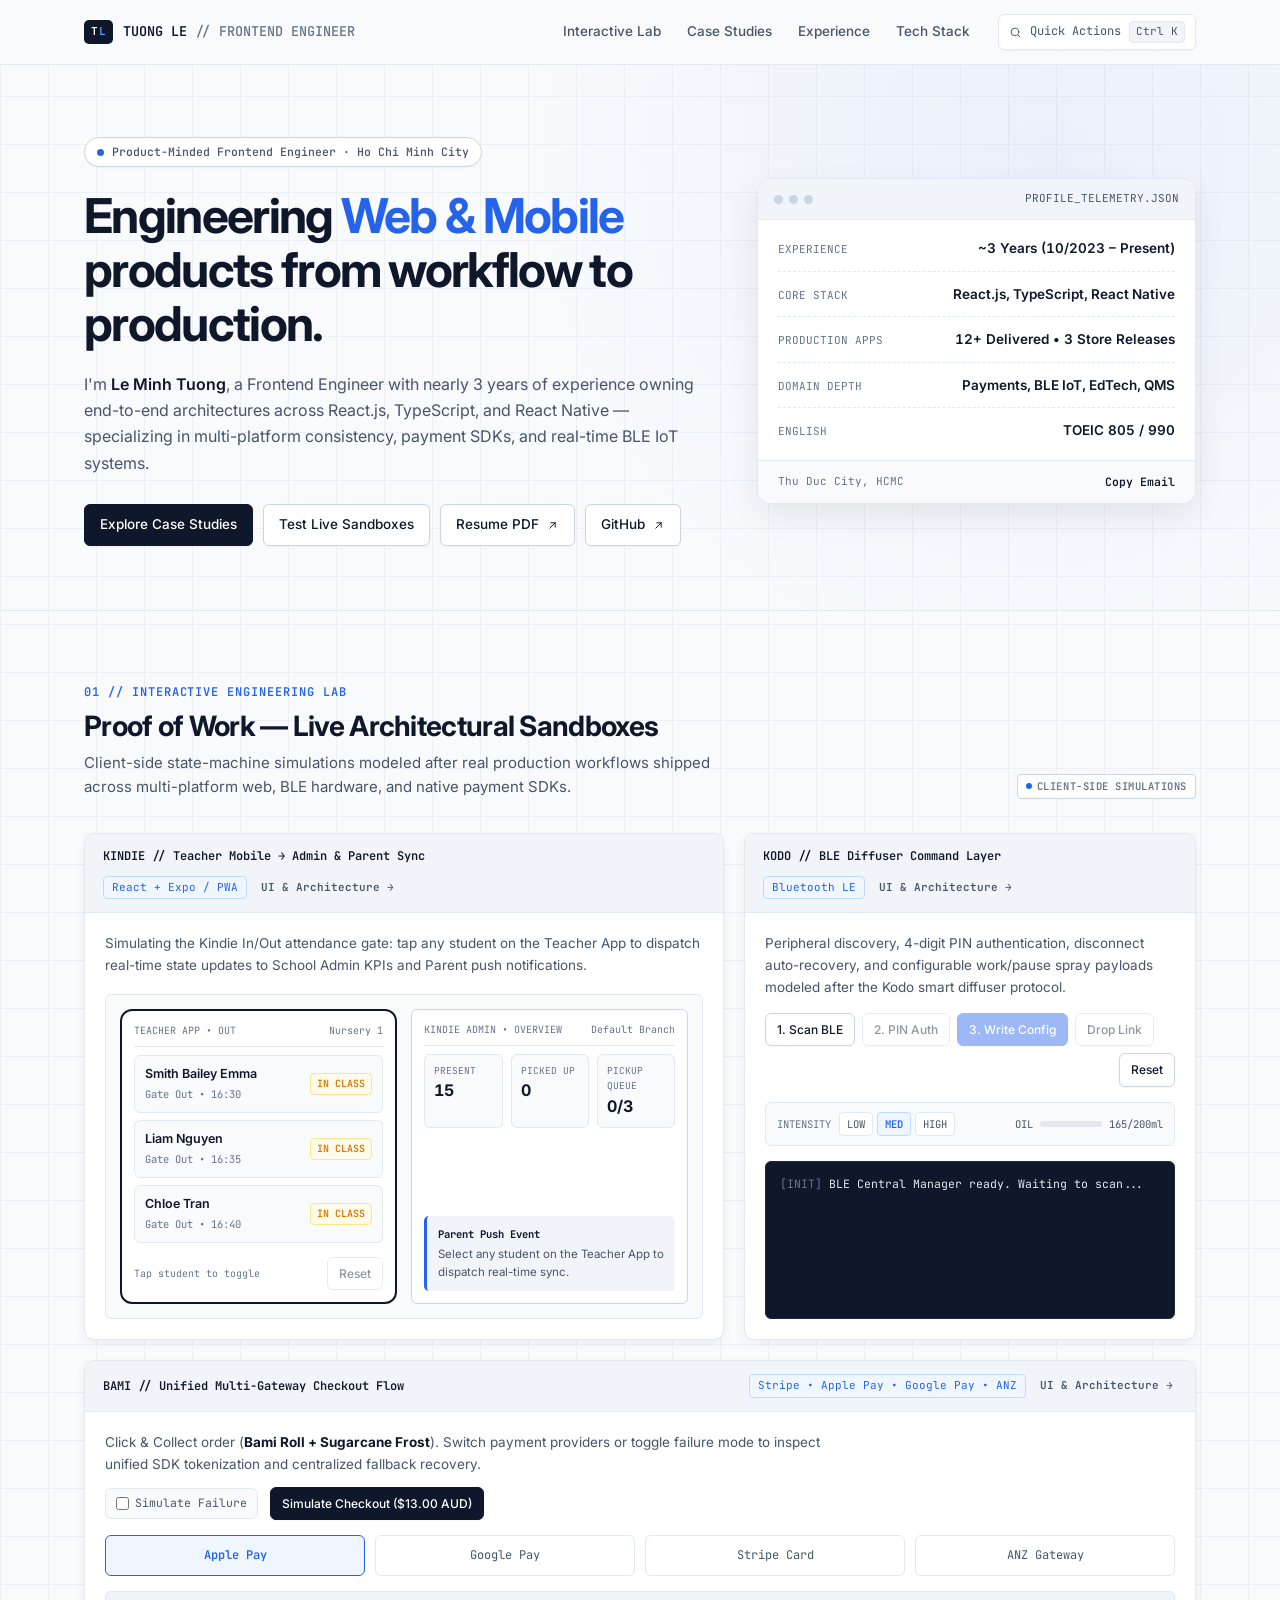
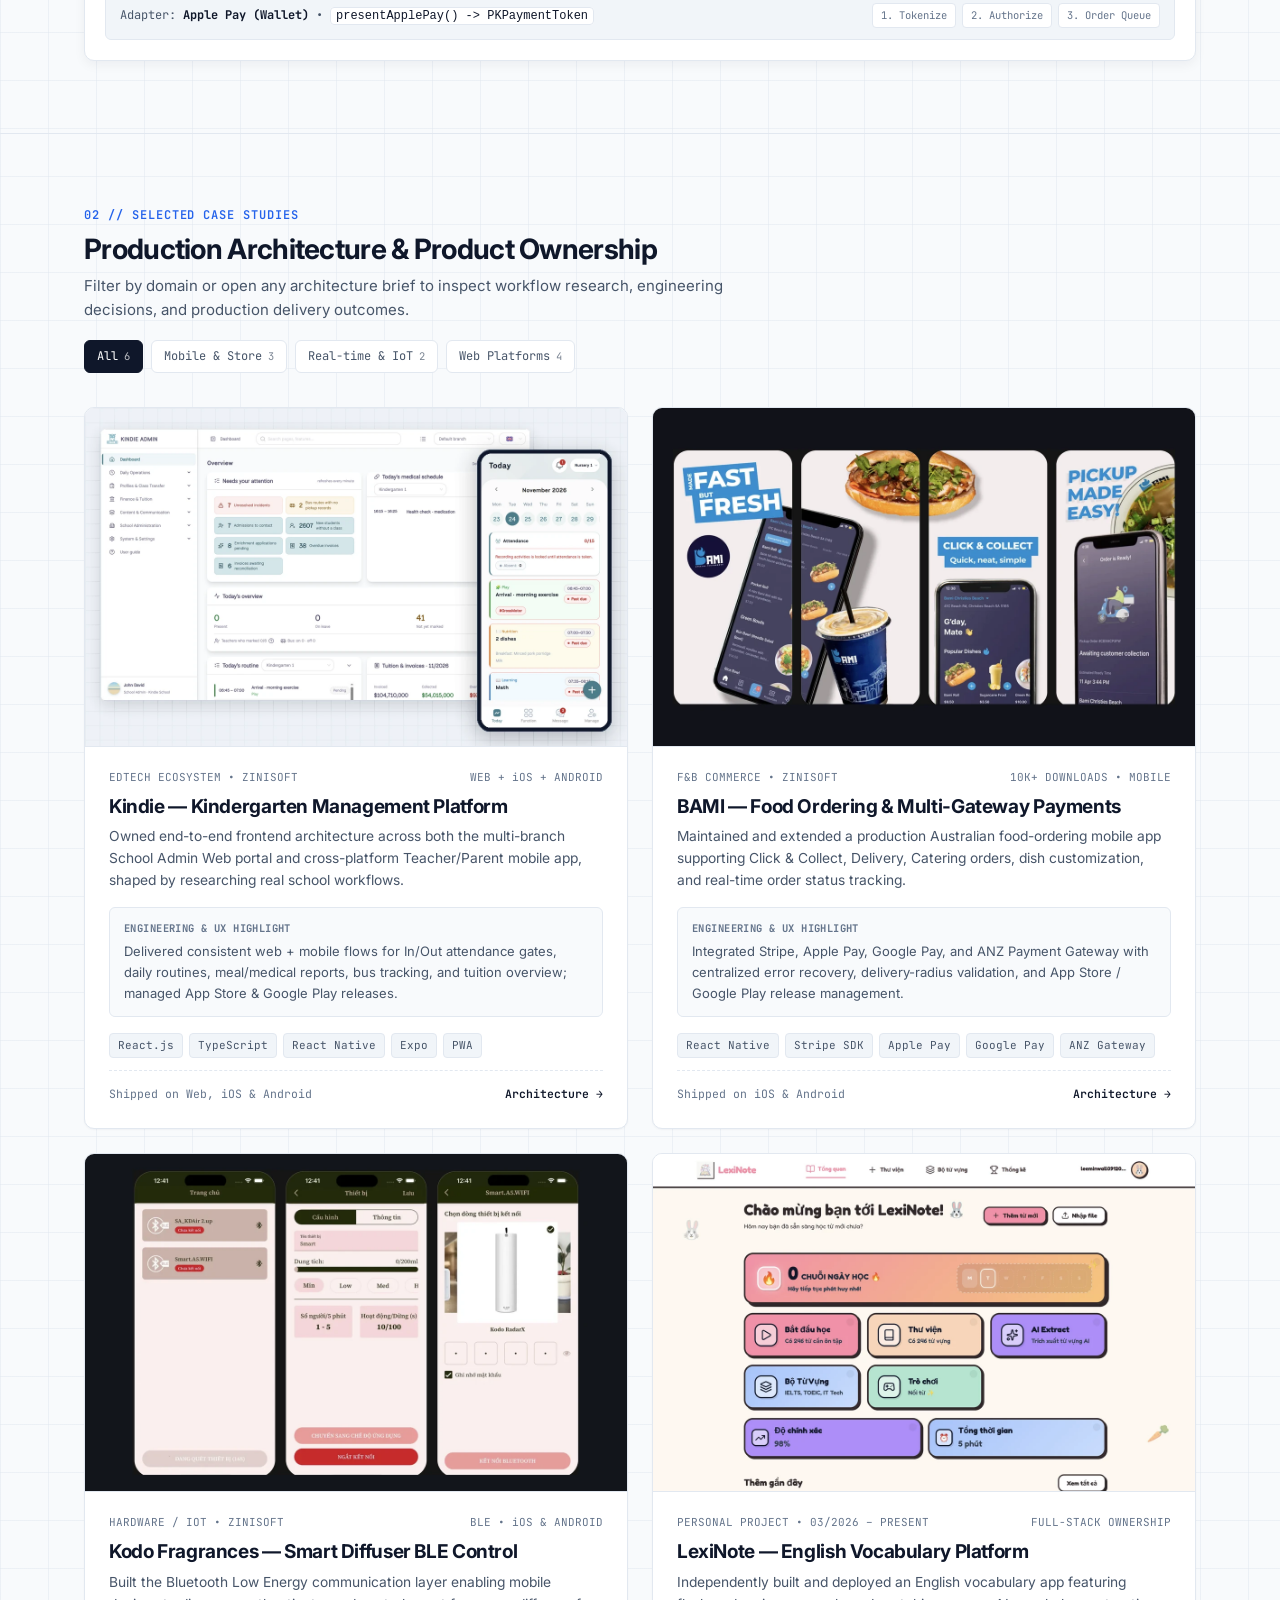
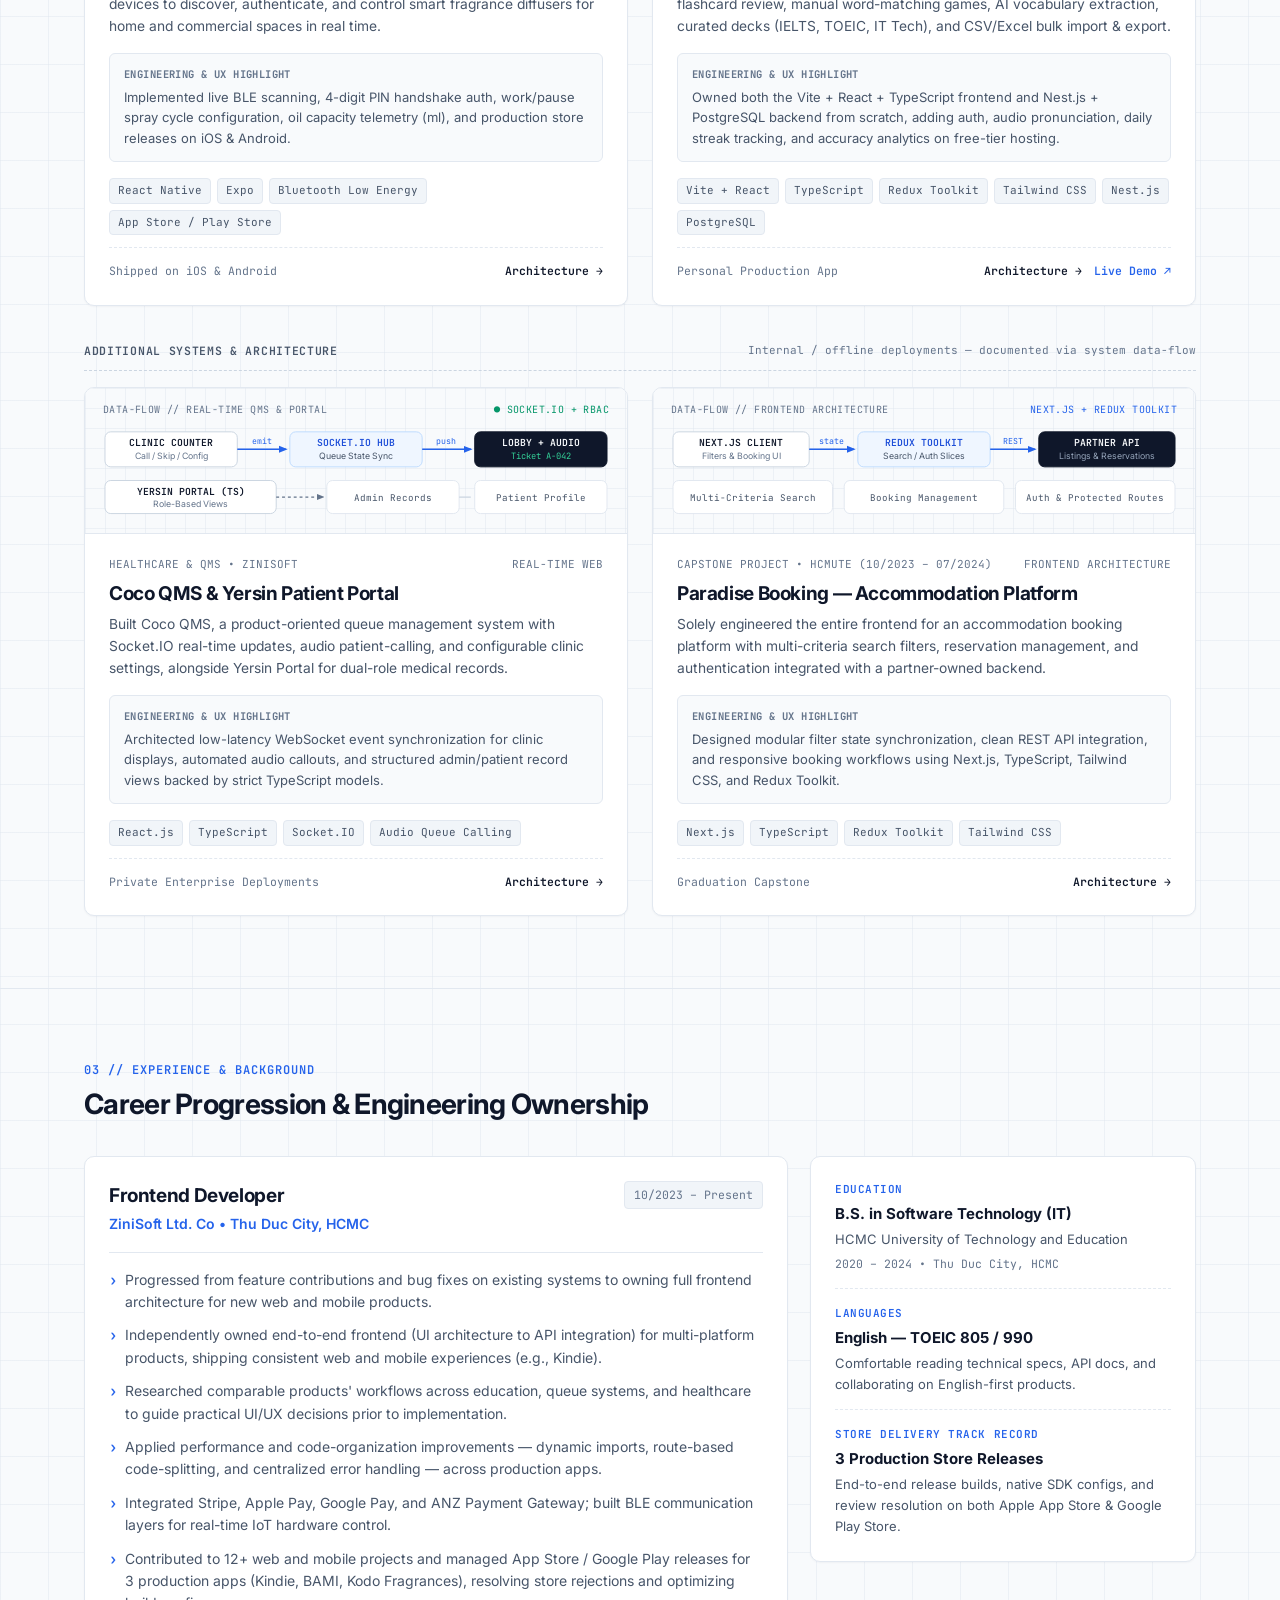
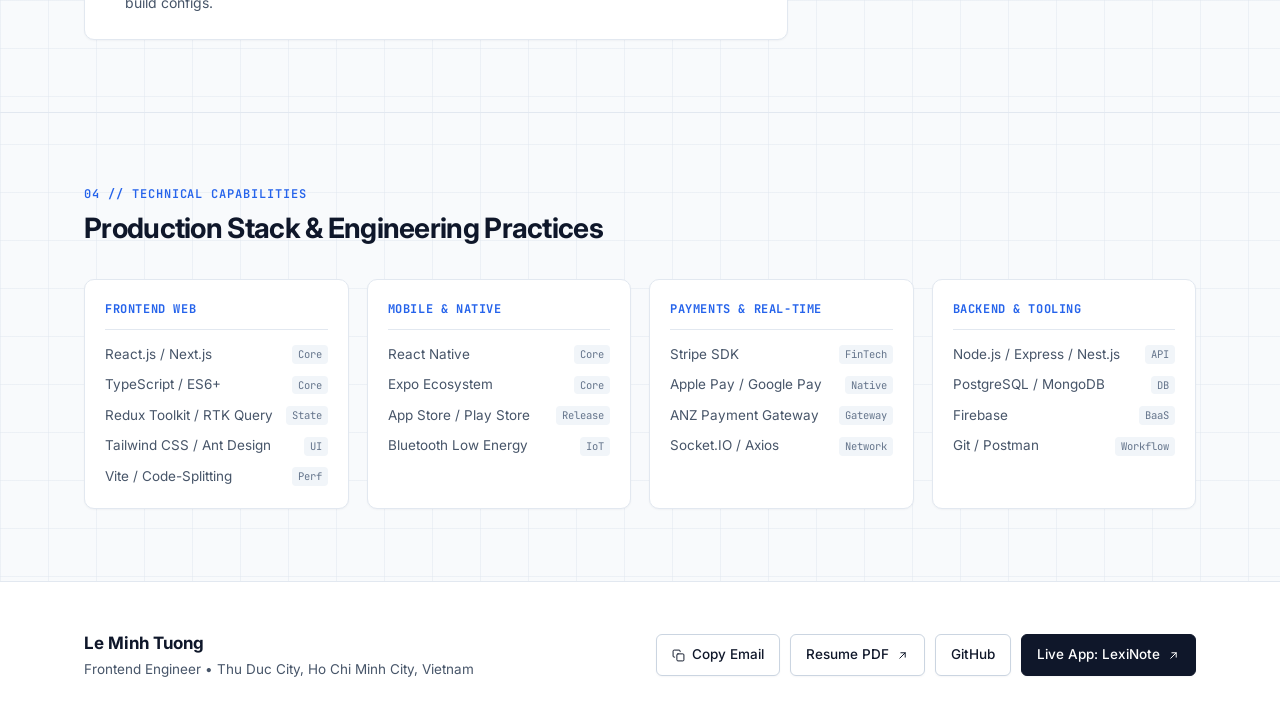
==== commit ea2791bf: "refactor: modularize portfolio architecture and upgrade interactive UX - Remove LinkedIn links and j" ====
--- a/index.html
+++ b/index.html
@@ -4,1179 +4,38 @@
   <meta charset="UTF-8" />
   <meta name="viewport" content="width=device-width, initial-scale=1.0" />
   <title>Tuong Le — Product-Minded Frontend Engineer</title>
-  <meta name="description" content="Le Minh Tuong — Frontend Engineer with nearly 3 years of experience building production React.js, TypeScript, and React Native web & mobile applications, payment SDKs, and BLE IoT systems." />
-  <link rel="preconnect" href="https://fonts.googleapis.com">
-  <link rel="preconnect" href="https://fonts.gstatic.com" crossorigin>
-  <link href="https://fonts.googleapis.com/css2?family=Inter:wght@400;500;600;700&family=JetBrains+Mono:wght@400;500;600&display=swap" rel="stylesheet">
-  <style>
-    :root {
-      --bg: #F8FAFC;
-      --surface: #FFFFFF;
-      --surface-2: #F1F5F9;
-      --ink: #0F172A;
-      --ink-secondary: #475569;
-      --ink-muted: #64748B;
-      --border: #E2E8F0;
-      --border-strong: #CBD5E1;
-      --accent: #2563EB;
-      --accent-hover: #1D4ED8;
-      --accent-soft: #EFF6FF;
-      --accent-border: #BFDBFE;
-      --emerald: #059669;
-      --emerald-soft: #ECFDF5;
-      --amber: #D97706;
-      --amber-soft: #FFFBEB;
-      --radius-sm: 6px;
-      --radius-md: 10px;
-      --radius-lg: 14px;
-      --shadow-xs: 0 1px 2px rgba(15, 23, 42, 0.04);
-      --shadow-sm: 0 4px 12px rgba(15, 23, 42, 0.05);
-      --shadow-md: 0 12px 32px rgba(15, 23, 42, 0.08);
-      --font-sans: 'Inter', -apple-system, BlinkMacSystemFont, sans-serif;
-      --font-mono: 'JetBrains Mono', monospace;
-    }
-
-    * { box-sizing: border-box; margin: 0; padding: 0; }
-
-    html {
-      scroll-behavior: smooth;
-      background: var(--bg);
-      color: var(--ink);
-      font-family: var(--font-sans);
-      -webkit-font-smoothing: antialiased;
-    }
-
-    body {
-      background-image:
-        linear-gradient(to right, rgba(226, 232, 240, 0.55) 1px, transparent 1px),
-        linear-gradient(to bottom, rgba(226, 232, 240, 0.55) 1px, transparent 1px);
-      background-size: 48px 48px;
-      line-height: 1.6;
-    }
-
-    :focus-visible {
-      outline: 2px solid var(--accent);
-      outline-offset: 2px;
-    }
-
-    .container {
-      max-width: 1160px;
-      margin: 0 auto;
-      padding: 0 24px;
-    }
-
-    /* Top Bar */
-    header {
-      position: sticky;
-      top: 0;
-      z-index: 40;
-      background: rgba(248, 250, 252, 0.88);
-      backdrop-filter: blur(12px);
-      border-bottom: 1px solid var(--border);
-    }
-
-    .nav-wrap {
-      height: 64px;
-      display: flex;
-      align-items: center;
-      justify-content: space-between;
-      gap: 16px;
-    }
-
-    .logo {
-      display: flex;
-      align-items: center;
-      gap: 10px;
-      font-family: var(--font-mono);
-      font-weight: 600;
-      font-size: 13.5px;
-      color: var(--ink);
-      text-decoration: none;
-      white-space: nowrap;
-    }
-
-    .logo-badge {
-      background: var(--ink);
-      color: #fff;
-      padding: 3px 7px;
-      border-radius: 4px;
-      font-size: 11px;
-      letter-spacing: 0.04em;
-    }
-
-    .nav-menu {
-      display: flex;
-      align-items: center;
-      gap: 22px;
-    }
-
-    .nav-links {
-      display: flex;
-      align-items: center;
-      gap: 22px;
-    }
-
-    .nav-links a {
-      font-size: 13.5px;
-      font-weight: 500;
-      color: var(--ink-secondary);
-      text-decoration: none;
-      transition: color 0.15s;
-    }
-
-    .nav-links a:hover { color: var(--ink); }
-
-    @media (max-width: 820px) {
-      .nav-links { display: none; }
-      .logo-sub { display: none; }
-    }
-
-    .cmd-trigger {
-      display: inline-flex;
-      align-items: center;
-      gap: 8px;
-      font-family: var(--font-mono);
-      font-size: 12px;
-      color: var(--ink-secondary);
-      background: var(--surface);
-      border: 1px solid var(--border);
-      padding: 6px 10px;
-      border-radius: var(--radius-sm);
-      cursor: pointer;
-      box-shadow: var(--shadow-xs);
-      transition: all 0.15s;
-    }
-
-    .cmd-trigger:hover {
-      border-color: var(--border-strong);
-      color: var(--ink);
-    }
-
-    .kbd {
-      background: var(--surface-2);
-      border: 1px solid var(--border);
-      border-radius: 4px;
-      padding: 1px 5px;
-      font-size: 11px;
-    }
-
-    /* Buttons */
-    .btn {
-      display: inline-flex;
-      align-items: center;
-      justify-content: center;
-      gap: 8px;
-      font-family: var(--font-sans);
-      font-size: 13.5px;
-      font-weight: 500;
-      padding: 9px 16px;
-      border-radius: var(--radius-sm);
-      border: 1px solid var(--border-strong);
-      background: var(--surface);
-      color: var(--ink);
-      text-decoration: none;
-      cursor: pointer;
-      transition: all 0.15s;
-      box-shadow: var(--shadow-xs);
-    }
-
-    .btn:hover {
-      background: var(--surface-2);
-      border-color: #94A3B8;
-    }
-
-    .btn-primary {
-      background: var(--ink);
-      color: #FFFFFF;
-      border-color: var(--ink);
-    }
-
-    .btn-primary:hover {
-      background: #1E293B;
-      border-color: #1E293B;
-    }
-
-    .btn-accent {
-      background: var(--accent);
-      color: #FFFFFF;
-      border-color: var(--accent);
-    }
-
-    .btn-accent:hover {
-      background: var(--accent-hover);
-      border-color: var(--accent-hover);
-    }
-
-    .btn:disabled {
-      opacity: 0.45;
-      cursor: not-allowed;
-    }
-
-    /* Hero Section */
-    .hero {
-      padding: 76px 0 64px;
-      border-bottom: 1px solid var(--border);
-      background: radial-gradient(circle at 80% 20%, rgba(37, 99, 235, 0.06), transparent 45%);
-    }
-
-    .hero-grid {
-      display: grid;
-      grid-template-columns: 1.32fr 0.88fr;
-      gap: 40px;
-      align-items: center;
-    }
-
-    @media (max-width: 920px) {
-      .hero-grid { grid-template-columns: 1fr; }
-    }
-
-    .availability {
-      display: inline-flex;
-      align-items: center;
-      gap: 8px;
-      font-family: var(--font-mono);
-      font-size: 12px;
-      color: var(--emerald);
-      background: var(--emerald-soft);
-      border: 1px solid #A7F3D0;
-      padding: 5px 12px;
-      border-radius: 99px;
-      margin-bottom: 22px;
-    }
-
-    .dot-live {
-      width: 7px;
-      height: 7px;
-      border-radius: 50%;
-      background: var(--emerald);
-      animation: pulse 2s infinite;
-    }
-
-    @keyframes pulse {
-      0% { box-shadow: 0 0 0 0 rgba(5, 150, 105, 0.45); }
-      70% { box-shadow: 0 0 0 6px rgba(5, 150, 105, 0); }
-      100% { box-shadow: 0 0 0 0 rgba(5, 150, 105, 0); }
-    }
-
-    .hero h1 {
-      font-size: clamp(32px, 4.4vw, 48px);
-      font-weight: 700;
-      line-height: 1.12;
-      letter-spacing: -0.035em;
-      margin-bottom: 20px;
-    }
-
-    .hero h1 .highlight {
-      color: var(--accent);
-    }
-
-    .hero-lead {
-      font-size: 16px;
-      color: var(--ink-secondary);
-      max-width: 610px;
-      margin-bottom: 28px;
-    }
-
-    .hero-actions {
-      display: flex;
-      flex-wrap: wrap;
-      gap: 10px;
-    }
-
-    /* Right Hero Telemetry Card */
-    .telemetry-card {
-      background: var(--surface);
-      border: 1px solid var(--border);
-      border-radius: var(--radius-lg);
-      box-shadow: var(--shadow-md);
-      overflow: hidden;
-    }
-
-    .telemetry-top {
-      padding: 12px 16px;
-      background: var(--surface-2);
-      border-bottom: 1px solid var(--border);
-      display: flex;
-      justify-content: space-between;
-      align-items: center;
-      font-family: var(--font-mono);
-      font-size: 11.5px;
-      color: var(--ink-secondary);
-    }
-
-    .window-dots {
-      display: flex;
-      gap: 6px;
-    }
-
-    .window-dots span {
-      width: 9px;
-      height: 9px;
-      border-radius: 50%;
-      background: #CBD5E1;
-    }
-
-    .telemetry-body {
-      padding: 20px;
-      display: flex;
-      flex-direction: column;
-      gap: 13px;
-    }
-
-    .stat-row {
-      display: flex;
-      justify-content: space-between;
-      align-items: baseline;
-      gap: 12px;
-      padding-bottom: 12px;
-      border-bottom: 1px dashed var(--border);
-    }
-
-    .stat-row:last-child {
-      border-bottom: none;
-      padding-bottom: 0;
-    }
-
-    .stat-key {
-      font-family: var(--font-mono);
-      font-size: 11.5px;
-      color: var(--ink-muted);
-      white-space: nowrap;
-    }
-
-    .stat-val {
-      font-weight: 600;
-      font-size: 13.5px;
-      color: var(--ink);
-      text-align: right;
-    }
-
-    /* Section Architecture */
-    section {
-      padding: 72px 0;
-      border-bottom: 1px solid var(--border);
-    }
-
-    .section-head {
-      display: flex;
-      justify-content: space-between;
-      align-items: flex-end;
-      flex-wrap: wrap;
-      gap: 16px;
-      margin-bottom: 34px;
-    }
-
-    .eyebrow {
-      font-family: var(--font-mono);
-      font-size: 12px;
-      font-weight: 600;
-      color: var(--accent);
-      text-transform: uppercase;
-      letter-spacing: 0.08em;
-      display: block;
-      margin-bottom: 8px;
-    }
-
-    .section-title {
-      font-size: 27px;
-      font-weight: 700;
-      letter-spacing: -0.025em;
-      line-height: 1.2;
-    }
-
-    .section-desc {
-      font-size: 15px;
-      color: var(--ink-secondary);
-      max-width: 630px;
-      margin-top: 6px;
-    }
-
-    /* Interactive Engineering Lab */
-    .lab-grid {
-      display: grid;
-      grid-template-columns: repeat(12, 1fr);
-      gap: 20px;
-    }
-
-    .lab-card {
-      background: var(--surface);
-      border: 1px solid var(--border);
-      border-radius: var(--radius-md);
-      box-shadow: var(--shadow-sm);
-      display: flex;
-      flex-direction: column;
-      overflow: hidden;
-    }
-
-    .col-7 { grid-column: span 7; }
-    .col-5 { grid-column: span 5; }
-    .col-12 { grid-column: span 12; }
-
-    @media (max-width: 920px) {
-      .col-7, .col-5, .col-12 { grid-column: span 12; }
-    }
-
-    .lab-header {
-      padding: 13px 18px;
-      border-bottom: 1px solid var(--border);
-      background: var(--surface-2);
-      display: flex;
-      justify-content: space-between;
-      align-items: center;
-      flex-wrap: wrap;
-      gap: 10px;
-    }
-
-    .lab-title {
-      font-family: var(--font-mono);
-      font-size: 12px;
-      font-weight: 600;
-      color: var(--ink);
-    }
-
-    .pill-tag {
-      font-family: var(--font-mono);
-      font-size: 11px;
-      padding: 2px 8px;
-      border-radius: 4px;
-      background: var(--accent-soft);
-      color: var(--accent);
-      border: 1px solid var(--accent-border);
-    }
-
-    .lab-content {
-      padding: 20px;
-      flex: 1;
-      display: flex;
-      flex-direction: column;
-      justify-content: space-between;
-      gap: 16px;
-    }
-
-    /* Dual Device Sync UI */
-    .device-arena {
-      display: grid;
-      grid-template-columns: 0.92fr 1.08fr;
-      gap: 14px;
-      background: var(--bg);
-      padding: 14px;
-      border-radius: var(--radius-sm);
-      border: 1px solid var(--border);
-    }
-
-    @media (max-width: 580px) {
-      .device-arena { grid-template-columns: 1fr; }
-    }
-
-    .web-frame, .phone-frame {
-      background: var(--surface);
-      border: 1px solid var(--border-strong);
-      border-radius: var(--radius-sm);
-      padding: 12px;
-      display: flex;
-      flex-direction: column;
-      justify-content: space-between;
-      gap: 10px;
-    }
-
-    .phone-frame {
-      border-radius: 12px;
-      border-width: 2px;
-      border-color: var(--ink);
-    }
-
-    .frame-bar {
-      font-family: var(--font-mono);
-      font-size: 10px;
-      color: var(--ink-muted);
-      display: flex;
-      justify-content: space-between;
-      padding-bottom: 7px;
-      border-bottom: 1px solid var(--border);
-    }
-
-    .student-item {
-      display: flex;
-      justify-content: space-between;
-      align-items: center;
-      padding: 8px 10px;
-      border: 1px solid var(--border);
-      border-radius: 5px;
-      font-size: 12.5px;
-      background: var(--bg);
-    }
-
-    .badge-state {
-      font-family: var(--font-mono);
-      font-size: 10px;
-      padding: 2px 6px;
-      border-radius: 4px;
-      background: var(--amber-soft);
-      color: var(--amber);
-      font-weight: 600;
-    }
-
-    .badge-state.done {
-      background: var(--emerald-soft);
-      color: var(--emerald);
-    }
-
-    .mini-kpi-row {
-      display: grid;
-      grid-template-columns: repeat(3, 1fr);
-      gap: 8px;
-    }
-
-    .mini-kpi {
-      border: 1px solid var(--border);
-      border-radius: 5px;
-      padding: 7px 8px;
-      background: var(--bg);
-    }
-
-    .mini-kpi span {
-      display: block;
-      font-family: var(--font-mono);
-      font-size: 9.5px;
-      color: var(--ink-muted);
-    }
-
-    .mini-kpi strong {
-      font-size: 15px;
-      font-weight: 700;
-      color: var(--ink);
-    }
-
-    .push-banner {
-      background: var(--surface-2);
-      border-left: 3px solid var(--accent);
-      padding: 9px 10px;
-      border-radius: 4px;
-      font-size: 11.5px;
-      transition: all 0.2s ease;
-    }
-
-    .push-banner.verified {
-      background: var(--emerald-soft);
-      border-left-color: var(--emerald);
-    }
-
-    /* Terminal Console */
-    .terminal {
-      background: #0F172A;
-      color: #E2E8F0;
-      font-family: var(--font-mono);
-      font-size: 11.5px;
-      padding: 13px 14px;
-      border-radius: var(--radius-sm);
-      height: 162px;
-      overflow-y: auto;
-      line-height: 1.55;
-    }
-
-    .t-dim { color: #64748B; }
-    .t-blue { color: #38BDF8; }
-    .t-green { color: #34D399; }
-    .t-amber { color: #FBBF24; }
-
-    /* Payment Gateway Sandbox */
-    .payment-bar {
-      display: grid;
-      grid-template-columns: repeat(4, 1fr);
-      gap: 10px;
-    }
-
-    @media (max-width: 640px) {
-      .payment-bar { grid-template-columns: repeat(2, 1fr); }
-    }
-
-    .pay-method {
-      border: 1px solid var(--border);
-      border-radius: var(--radius-sm);
-      padding: 10px 12px;
-      text-align: center;
-      font-family: var(--font-mono);
-      font-size: 12px;
-      cursor: pointer;
-      background: var(--surface);
-      transition: all 0.15s;
-    }
-
-    .pay-method:hover { border-color: var(--accent); }
-    .pay-method.active {
-      border-color: var(--accent);
-      background: var(--accent-soft);
-      color: var(--accent);
-      font-weight: 600;
-    }
-
-    /* Filter Tabs & Case Studies */
-    .filter-bar {
-      display: flex;
-      gap: 8px;
-      flex-wrap: wrap;
-    }
-
-    .filter-btn {
-      font-family: var(--font-mono);
-      font-size: 12px;
-      padding: 6px 12px;
-      border-radius: var(--radius-sm);
-      border: 1px solid var(--border);
-      background: var(--surface);
-      color: var(--ink-secondary);
-      cursor: pointer;
-      transition: all 0.15s;
-    }
-
-    .filter-btn:hover {
-      border-color: var(--border-strong);
-      color: var(--ink);
-    }
-
-    .filter-btn.active {
-      background: var(--ink);
-      color: #fff;
-      border-color: var(--ink);
-    }
-
-    .projects-grid {
-      display: grid;
-      grid-template-columns: repeat(2, 1fr);
-      gap: 24px;
-    }
-
-    @media (max-width: 860px) {
-      .projects-grid { grid-template-columns: 1fr; }
-    }
-
-    .project-card {
-      background: var(--surface);
-      border: 1px solid var(--border);
-      border-radius: var(--radius-md);
-      box-shadow: var(--shadow-xs);
-      display: flex;
-      flex-direction: column;
-      overflow: hidden;
-      transition: transform 0.18s ease, box-shadow 0.18s ease, border-color 0.18s ease;
-    }
-
-    .project-card:hover {
-      transform: translateY(-2px);
-      box-shadow: var(--shadow-md);
-      border-color: var(--border-strong);
-    }
-
-    /* Project Thumbnail Frame */
-    .project-thumb {
-      position: relative;
-      width: 100%;
-      aspect-ratio: 16 / 10;
-      background: var(--surface-2);
-      border-bottom: 1px solid var(--border);
-      overflow: hidden;
-    }
-
-    .project-thumb.zoomable {
-      cursor: zoom-in;
-    }
-
-    .project-thumb img {
-      width: 100%;
-      height: 100%;
-      object-fit: cover;
-      display: block;
-      transition: transform 0.25s ease;
-    }
-
-    .project-card:hover .project-thumb.zoomable img {
-      transform: scale(1.02);
-    }
-
-    .thumb-zoom-hint {
-      position: absolute;
-      right: 10px;
-      bottom: 10px;
-      font-family: var(--font-mono);
-      font-size: 10.5px;
-      color: #F8FAFC;
-      background: rgba(15, 23, 42, 0.78);
-      backdrop-filter: blur(4px);
-      padding: 3px 8px;
-      border-radius: 4px;
-      opacity: 0;
-      transition: opacity 0.15s ease;
-      pointer-events: none;
-    }
-
-    .project-thumb.zoomable:hover .thumb-zoom-hint {
-      opacity: 1;
-    }
-
-    /* Tier 2: Architecture & Internal Systems */
-    .arch-tier {
-      margin-top: 34px;
-    }
-
-    .arch-tier-head {
-      display: flex;
-      justify-content: space-between;
-      align-items: center;
-      flex-wrap: wrap;
-      gap: 10px;
-      margin-bottom: 16px;
-      padding-bottom: 10px;
-      border-bottom: 1px dashed var(--border-strong);
-    }
-
-    .arch-tier-title {
-      font-family: var(--font-mono);
-      font-size: 11.5px;
-      font-weight: 600;
-      text-transform: uppercase;
-      letter-spacing: 0.06em;
-      color: var(--ink-secondary);
-    }
-
-    .arch-tier-note {
-      font-family: var(--font-mono);
-      font-size: 11px;
-      color: var(--ink-muted);
-    }
-
-    .arch-diagram-banner {
-      background:
-        linear-gradient(to right, rgba(226, 232, 240, 0.55) 1px, transparent 1px),
-        linear-gradient(to bottom, rgba(226, 232, 240, 0.55) 1px, transparent 1px),
-        #F8FAFC;
-      background-size: 20px 20px;
-      border-bottom: 1px solid var(--border);
-      padding: 14px 18px;
-    }
-
-    .arch-diagram-label {
-      display: flex;
-      justify-content: space-between;
-      align-items: center;
-      font-family: var(--font-mono);
-      font-size: 10px;
-      color: var(--ink-muted);
-      margin-bottom: 8px;
-      letter-spacing: 0.04em;
-    }
-
-    .arch-diagram-svg {
-      width: 100%;
-      height: auto;
-      display: block;
-    }
-
-    .project-body {
-      padding: 22px 24px 24px;
-      flex: 1;
-      display: flex;
-      flex-direction: column;
-      justify-content: space-between;
-      gap: 16px;
-    }
-
-    .project-meta {
-      display: flex;
-      justify-content: space-between;
-      align-items: center;
-      flex-wrap: wrap;
-      gap: 8px;
-      font-family: var(--font-mono);
-      font-size: 11px;
-      color: var(--ink-muted);
-      margin-bottom: 8px;
-    }
-
-    .project-title {
-      font-size: 19px;
-      font-weight: 700;
-      letter-spacing: -0.02em;
-      line-height: 1.3;
-      margin-bottom: 6px;
-    }
-
-    .project-summary {
-      font-size: 13.8px;
-      color: var(--ink-secondary);
-    }
-
-    .arch-box {
-      background: var(--bg);
-      border: 1px solid var(--border);
-      border-radius: var(--radius-sm);
-      padding: 12px 14px;
-      font-size: 13px;
-      color: var(--ink-secondary);
-    }
-
-    .arch-box strong {
-      font-family: var(--font-mono);
-      font-size: 10.5px;
-      text-transform: uppercase;
-      letter-spacing: 0.04em;
-      color: var(--ink-muted);
-      display: block;
-      margin-bottom: 4px;
-    }
-
-    .card-footer {
-      display: flex;
-      flex-direction: column;
-      gap: 12px;
-    }
-
-    .tag-row {
-      display: flex;
-      flex-wrap: wrap;
-      gap: 6px;
-    }
-
-    .tag {
-      font-family: var(--font-mono);
-      font-size: 11px;
-      padding: 3px 8px;
-      border-radius: 4px;
-      background: var(--surface-2);
-      color: var(--ink-secondary);
-      border: 1px solid var(--border);
-    }
-
-    .card-status-bar {
-      padding-top: 12px;
-      border-top: 1px dashed var(--border);
-      display: flex;
-      justify-content: space-between;
-      align-items: center;
-      font-family: var(--font-mono);
-      font-size: 11.5px;
-      color: var(--ink-muted);
-    }
-
-    .card-live-link {
-      display: inline-flex;
-      align-items: center;
-      gap: 5px;
-      font-family: var(--font-mono);
-      font-size: 12px;
-      font-weight: 600;
-      color: var(--accent);
-      text-decoration: none;
-    }
-
-    .card-live-link:hover {
-      color: var(--accent-hover);
-      text-decoration: underline;
-    }
-
-    /* Experience & Education Section */
-    .exp-grid {
-      display: grid;
-      grid-template-columns: 1.55fr 0.85fr;
-      gap: 22px;
-      align-items: start;
-    }
-
-    @media (max-width: 880px) {
-      .exp-grid { grid-template-columns: 1fr; }
-    }
-
-    .exp-card {
-      background: var(--surface);
-      border: 1px solid var(--border);
-      border-radius: var(--radius-md);
-      padding: 24px;
-      box-shadow: var(--shadow-xs);
-    }
-
-    .exp-header {
-      display: flex;
-      justify-content: space-between;
-      align-items: flex-start;
-      flex-wrap: wrap;
-      gap: 10px;
-      padding-bottom: 16px;
-      margin-bottom: 16px;
-      border-bottom: 1px solid var(--border);
-    }
-
-    .exp-role {
-      font-size: 19px;
-      font-weight: 700;
-      letter-spacing: -0.02em;
-    }
-
-    .exp-company {
-      font-size: 14px;
-      color: var(--accent);
-      font-weight: 600;
-      margin-top: 2px;
-    }
-
-    .exp-period {
-      font-family: var(--font-mono);
-      font-size: 11.5px;
-      color: var(--ink-muted);
-      background: var(--surface-2);
-      border: 1px solid var(--border);
-      padding: 4px 9px;
-      border-radius: 4px;
-    }
-
-    .exp-list {
-      list-style: none;
-      display: flex;
-      flex-direction: column;
-      gap: 10px;
-      font-size: 14px;
-      color: var(--ink-secondary);
-    }
-
-    .exp-list li {
-      position: relative;
-      padding-left: 16px;
-    }
-
-    .exp-list li::before {
-      content: "›";
-      position: absolute;
-      left: 0;
-      color: var(--accent);
-      font-family: var(--font-mono);
-      font-weight: 700;
-    }
-
-    .edu-stack {
-      display: flex;
-      flex-direction: column;
-      gap: 16px;
-    }
-
-    .edu-item {
-      padding-bottom: 14px;
-      border-bottom: 1px dashed var(--border);
-    }
-
-    .edu-item:last-child {
-      padding-bottom: 0;
-      border-bottom: none;
-    }
-
-    .edu-label {
-      font-family: var(--font-mono);
-      font-size: 11px;
-      text-transform: uppercase;
-      color: var(--accent);
-      margin-bottom: 4px;
-    }
-
-    .edu-title {
-      font-size: 15px;
-      font-weight: 700;
-      color: var(--ink);
-    }
-
-    .edu-sub {
-      font-size: 13px;
-      color: var(--ink-secondary);
-      margin-top: 2px;
-    }
-
-    /* Skills Matrix */
-    .skills-grid {
-      display: grid;
-      grid-template-columns: repeat(4, 1fr);
-      gap: 18px;
-    }
-
-    @media (max-width: 900px) {
-      .skills-grid { grid-template-columns: repeat(2, 1fr); }
-    }
-
-    @media (max-width: 540px) {
-      .skills-grid { grid-template-columns: 1fr; }
-    }
-
-    .skill-group {
-      background: var(--surface);
-      border: 1px solid var(--border);
-      border-radius: var(--radius-md);
-      padding: 20px;
-    }
-
-    .skill-group h3 {
-      font-family: var(--font-mono);
-      font-size: 12px;
-      text-transform: uppercase;
-      color: var(--accent);
-      margin-bottom: 14px;
-      padding-bottom: 8px;
-      border-bottom: 1px solid var(--border);
-    }
-
-    .skill-list {
-      list-style: none;
-      display: flex;
-      flex-direction: column;
-      gap: 8px;
-      font-size: 13.5px;
-      color: var(--ink-secondary);
-    }
-
-    .skill-list li {
-      display: flex;
-      justify-content: space-between;
-      align-items: center;
-      gap: 8px;
-    }
-
-    .skill-level {
-      font-family: var(--font-mono);
-      font-size: 10.5px;
-      color: var(--ink-muted);
-    }
-
-    /* Modals (Command Palette & Image Lightbox) */
-    .modal-backdrop {
-      position: fixed;
-      inset: 0;
-      background: rgba(15, 23, 42, 0.55);
-      backdrop-filter: blur(4px);
-      display: none;
-      align-items: flex-start;
-      justify-content: center;
-      padding-top: 12vh;
-      z-index: 100;
-    }
-
-    .modal-backdrop.open { display: flex; }
-
-    .cmd-modal {
-      width: 100%;
-      max-width: 540px;
-      background: var(--surface);
-      border: 1px solid var(--border-strong);
-      border-radius: var(--radius-md);
-      box-shadow: var(--shadow-md);
-      overflow: hidden;
-      margin: 0 16px;
-    }
-
-    .cmd-input {
-      width: 100%;
-      padding: 14px 16px;
-      border: none;
-      border-bottom: 1px solid var(--border);
-      font-family: var(--font-sans);
-      font-size: 14px;
-      outline: none;
-    }
-
-    .cmd-list {
-      padding: 8px;
-      max-height: 340px;
-      overflow-y: auto;
-    }
-
-    .cmd-item {
-      padding: 10px 12px;
-      border-radius: var(--radius-sm);
-      display: flex;
-      justify-content: space-between;
-      align-items: center;
-      font-size: 13.5px;
-      cursor: pointer;
-      color: var(--ink);
-      text-decoration: none;
-    }
-
-    .cmd-item:hover {
-      background: var(--accent-soft);
-      color: var(--accent);
-    }
-
-    /* Lightbox */
-    .lightbox-backdrop {
-      position: fixed;
-      inset: 0;
-      background: rgba(15, 23, 42, 0.82);
-      backdrop-filter: blur(6px);
-      display: none;
-      align-items: center;
-      justify-content: center;
-      padding: 24px;
-      z-index: 110;
-    }
-
-    .lightbox-backdrop.open { display: flex; }
-
-    .lightbox-card {
-      max-width: 1040px;
-      width: 100%;
-      background: var(--surface);
-      border: 1px solid var(--border-strong);
-      border-radius: var(--radius-md);
-      overflow: hidden;
-      box-shadow: 0 24px 64px rgba(0, 0, 0, 0.35);
-    }
-
-    .lightbox-head {
-      padding: 12px 16px;
-      background: var(--surface-2);
-      border-bottom: 1px solid var(--border);
-      display: flex;
-      justify-content: space-between;
-      align-items: center;
-      font-family: var(--font-mono);
-      font-size: 12px;
-      color: var(--ink);
-    }
-
-    .lightbox-close {
-      background: var(--surface);
-      border: 1px solid var(--border-strong);
-      border-radius: 4px;
-      padding: 4px 10px;
-      font-family: var(--font-mono);
-      font-size: 11.5px;
-      cursor: pointer;
-      color: var(--ink);
-    }
-
-    .lightbox-body img {
-      width: 100%;
-      max-height: 78vh;
-      object-fit: contain;
-      display: block;
-      background: #0F172A;
-    }
-
-    /* Footer */
-    footer {
-      padding: 52px 0;
-      background: var(--surface);
-    }
-
-    .footer-flex {
-      display: flex;
-      justify-content: space-between;
-      align-items: center;
-      flex-wrap: wrap;
-      gap: 20px;
-    }
-  </style>
+  <meta name="description" content="Le Minh Tuong — Frontend Engineer building production React.js, TypeScript, and React Native web & mobile applications, payment SDKs, and BLE IoT systems." />
+  <meta name="theme-color" content="#F8FAFC" />
+  <link rel="canonical" href="https://minhtuongle.github.io/" />
+  <meta property="og:type" content="website" />
+  <meta property="og:url" content="https://minhtuongle.github.io/" />
+  <meta property="og:title" content="Tuong Le — Product-Minded Frontend Engineer" />
+  <meta property="og:description" content="Frontend architecture across multi-platform web & mobile apps, payment SDKs, and real-time BLE IoT systems." />
+  <meta property="og:image" content="https://minhtuongle.github.io/assets/og-cover.png" />
+  <meta property="og:image:width" content="1200" />
+  <meta property="og:image:height" content="630" />
+  <meta name="twitter:card" content="summary_large_image" />
+  <meta name="twitter:title" content="Tuong Le — Product-Minded Frontend Engineer" />
+  <meta name="twitter:description" content="Frontend architecture across multi-platform web & mobile apps, payment SDKs, and real-time BLE IoT systems." />
+  <meta name="twitter:image" content="https://minhtuongle.github.io/assets/og-cover.png" />
+  <link rel="icon" type="image/svg+xml" href="./assets/icons/favicon.svg" />
+  <link rel="preconnect" href="https://fonts.googleapis.com" />
+  <link rel="preconnect" href="https://fonts.gstatic.com" crossorigin />
+  <link href="https://fonts.googleapis.com/css2?family=Inter:wght@400;500;600;700&family=JetBrains+Mono:wght@400;500;600&display=swap" rel="stylesheet" />
+  <link rel="stylesheet" href="./src/styles/tokens.css" />
+  <link rel="stylesheet" href="./src/styles/layout.css" />
+  <link rel="stylesheet" href="./src/styles/components.css" />
+  <link rel="stylesheet" href="./src/styles/lab.css" />
+  <script type="module" src="./src/js/main.js"></script>
 </head>
 <body>
+  <a href="#main-content" class="skip-link">Skip to main content</a>
 
   <!-- Sticky Header -->
-  <header>
+  <header class="site-header">
     <div class="container nav-wrap">
       <a href="#" class="logo">
-        <span class="logo-badge">TL</span>
+        <span class="logo-badge">T<span class="logo-badge-accent">L</span></span>
         <span>TUONG LE <span class="logo-sub">// FRONTEND ENGINEER</span></span>
       </a>
 
@@ -1187,26 +46,58 @@
           <a href="#experience">Experience</a>
           <a href="#stack">Tech Stack</a>
         </div>
-        <button id="openCmd" class="cmd-trigger" type="button" title="Open Quick Navigation (Ctrl+K)">
-          <span>Quick Actions</span>
-          <span class="kbd">Ctrl K</span>
-        </button>
+
+        <div class="nav-actions">
+          <button id="openCmd" class="cmd-trigger" type="button" title="Open Command Palette (Ctrl+K / Cmd+K)">
+            <svg class="icon icon-sm" viewBox="0 0 24 24" aria-hidden="true">
+              <circle cx="11" cy="11" r="7" />
+              <path d="m20 20-3.5-3.5" />
+            </svg>
+            <span class="cmd-trigger-label">Quick Actions</span>
+            <span id="cmdShortcutLabel" class="kbd">Ctrl K</span>
+          </button>
+
+          <button
+            id="mobileNavToggle"
+            class="mobile-nav-toggle"
+            type="button"
+            aria-label="Toggle navigation menu"
+            aria-expanded="false"
+            aria-controls="mobileNavPanel"
+          >
+            <svg class="icon" viewBox="0 0 24 24" aria-hidden="true">
+              <path d="M4 7h16M4 12h16M4 17h16" />
+            </svg>
+          </button>
+        </div>
       </nav>
     </div>
+
+    <!-- Collapsible Mobile Navigation -->
+    <div id="mobileNavPanel" class="mobile-nav-panel">
+      <div class="mobile-nav-links">
+        <a href="#lab"><span>Interactive Engineering Lab</span><span class="mobile-nav-index">01</span></a>
+        <a href="#work"><span>Selected Case Studies</span><span class="mobile-nav-index">02</span></a>
+        <a href="#experience"><span>Experience &amp; Background</span><span class="mobile-nav-index">03</span></a>
+        <a href="#stack"><span>Technical Capabilities</span><span class="mobile-nav-index">04</span></a>
+      </div>
+    </div>
+
+    <div id="scrollProgress" class="scroll-progress" aria-hidden="true"></div>
   </header>
 
-  <main>
+  <main id="main-content">
     <!-- Hero Section -->
     <section class="hero">
       <div class="container hero-grid">
         <div>
-          <div class="availability">
-            <span class="dot-live"></span>
-            <span>Open to Product-Focused Frontend Opportunities</span>
+          <div class="identity-badge">
+            <span class="identity-dot" aria-hidden="true"></span>
+            <span>Product-Minded Frontend Engineer · Ho Chi Minh City</span>
           </div>
 
           <h1>
-            Engineering <span class="highlight">Web & Mobile</span> products from workflow to production.
+            Engineering <span class="highlight">Web &amp; Mobile</span> products from workflow to production.
           </h1>
 
           <p class="hero-lead">
@@ -1216,15 +107,21 @@
           <div class="hero-actions">
             <a href="#work" class="btn btn-primary">Explore Case Studies</a>
             <a href="#lab" class="btn">Test Live Sandboxes</a>
-            <a href="./CV%20L%C3%AA%20Minh%20T%C6%B0%E1%BB%9Dng%20-%20FrontEnd%20Developer.pdf" target="_blank" rel="noopener noreferrer" class="btn">Resume / CV ↗</a>
-            <a href="https://github.com/MinhTuongLe" target="_blank" rel="noopener noreferrer" class="btn">GitHub ↗</a>
+            <a href="./assets/docs/Le-Minh-Tuong-Frontend-CV.pdf" target="_blank" rel="noopener noreferrer" class="btn">
+              <span>Resume PDF</span>
+              <svg class="icon icon-sm" viewBox="0 0 24 24" aria-hidden="true"><path d="M7 17 17 7M9 7h8v8" /></svg>
+            </a>
+            <a href="https://github.com/MinhTuongLe" target="_blank" rel="noopener noreferrer" class="btn">
+              <span>GitHub</span>
+              <svg class="icon icon-sm" viewBox="0 0 24 24" aria-hidden="true"><path d="M7 17 17 7M9 7h8v8" /></svg>
+            </a>
           </div>
         </div>
 
         <!-- Engineering Telemetry Card -->
         <aside class="telemetry-card" aria-label="Profile Telemetry">
           <div class="telemetry-top">
-            <div class="window-dots">
+            <div class="window-dots" aria-hidden="true">
               <span></span><span></span><span></span>
             </div>
             <span>PROFILE_TELEMETRY.JSON</span>
@@ -1232,7 +129,7 @@
           <div class="telemetry-body">
             <div class="stat-row">
               <span class="stat-key">EXPERIENCE</span>
-              <span class="stat-val">~3 Years (10/2023 – Present)</span>
+              <span class="stat-val tabular-nums">~3 Years (10/2023 – Present)</span>
             </div>
             <div class="stat-row">
               <span class="stat-key">CORE STACK</span>
@@ -1240,7 +137,7 @@
             </div>
             <div class="stat-row">
               <span class="stat-key">PRODUCTION APPS</span>
-              <span class="stat-val">12+ Delivered • 3 Store Releases</span>
+              <span class="stat-val tabular-nums">12+ Delivered • 3 Store Releases</span>
             </div>
             <div class="stat-row">
               <span class="stat-key">DOMAIN DEPTH</span>
@@ -1248,36 +145,49 @@
             </div>
             <div class="stat-row">
               <span class="stat-key">ENGLISH</span>
-              <span class="stat-val">TOEIC 805 / 990</span>
-            </div>
+              <span class="stat-val tabular-nums">TOEIC 805 / 990</span>
+            </div>
+          </div>
+          <div class="telemetry-footer">
+            <span class="telemetry-loc">Thu Duc City, HCMC</span>
+            <button type="button" class="card-inspect-btn" data-copy-email>
+              <span data-copy-label>Copy Email</span>
+            </button>
           </div>
         </aside>
       </div>
     </section>
 
     <!-- Section 01: Interactive Engineering Lab -->
-    <section id="lab">
+    <section id="lab" class="page-section">
       <div class="container">
         <div class="section-head">
           <div>
             <span class="eyebrow">01 // Interactive Engineering Lab</span>
             <h2 class="section-title">Proof of Work — Live Architectural Sandboxes</h2>
             <p class="section-desc">
-              Interact directly with simplified state-machines modeled after real production workflows shipped across multi-platform web, BLE hardware, and native payment SDKs.
+              Client-side state-machine simulations modeled after real production workflows shipped across multi-platform web, BLE hardware, and native payment SDKs.
             </p>
           </div>
+          <span class="sim-badge" title="Client-side interactive simulations">
+            <span class="sim-badge-dot" aria-hidden="true"></span>
+            <span>Client-Side Simulations</span>
+          </span>
         </div>
 
         <div class="lab-grid">
           <!-- Sandbox 1: Multi-Platform Sync (Kindie) -->
           <div class="lab-card col-7">
             <div class="lab-header">
-              <span class="lab-title">KINDIE // Teacher Mobile → Admin & Parent Sync</span>
-              <span class="pill-tag">React + Expo / PWA</span>
+              <span class="lab-title">KINDIE // Teacher Mobile → Admin &amp; Parent Sync</span>
+              <div class="lab-header-right">
+                <span class="pill-tag">React + Expo / PWA</span>
+                <button type="button" class="lab-case-link" data-open-case="kindie">UI &amp; Architecture →</button>
+              </div>
             </div>
             <div class="lab-content">
-              <p style="font-size: 13.5px; color: var(--ink-secondary);">
-                Simulating the real Kindie In/Out attendance flow: a teacher marks student check-out on mobile and triggers instant synchronization across the School Admin overview and Parent notifications.
+              <p class="lab-desc">
+                Simulating the Kindie In/Out attendance gate: tap any student on the Teacher App to dispatch real-time state updates to School Admin KPIs and Parent push notifications.
               </p>
 
               <div class="device-arena">
@@ -1287,17 +197,36 @@
                       <span>TEACHER APP • OUT</span>
                       <span>Nursery 1</span>
                     </div>
-                    <div class="student-item" style="margin-top: 8px;">
-                      <div>
-                        <strong style="display:block; font-size: 12.5px;">Smith Bailey Emma</strong>
-                        <span style="font-size: 11px; color: var(--ink-muted);">Attendance Out • 16:30</span>
-                      </div>
-                      <span id="mobileBadge" class="badge-state">IN CLASS</span>
+                    <div class="student-list">
+                      <button type="button" class="student-item" data-student-id="emma" data-student-name="Smith Bailey Emma" aria-pressed="false">
+                        <span>
+                          <span class="student-name">Smith Bailey Emma</span>
+                          <span class="student-meta">Gate Out • 16:30</span>
+                        </span>
+                        <span class="badge-state">IN CLASS</span>
+                      </button>
+
+                      <button type="button" class="student-item" data-student-id="liam" data-student-name="Liam Nguyen" aria-pressed="false">
+                        <span>
+                          <span class="student-name">Liam Nguyen</span>
+                          <span class="student-meta">Gate Out • 16:35</span>
+                        </span>
+                        <span class="badge-state">IN CLASS</span>
+                      </button>
+
+                      <button type="button" class="student-item" data-student-id="chloe" data-student-name="Chloe Tran" aria-pressed="false">
+                        <span>
+                          <span class="student-name">Chloe Tran</span>
+                          <span class="student-meta">Gate Out • 16:40</span>
+                        </span>
+                        <span class="badge-state">IN CLASS</span>
+                      </button>
                     </div>
                   </div>
-                  <button id="syncBtn" type="button" class="btn btn-primary" style="width: 100%; font-size: 12px; padding: 8px 12px;">
-                    Mark Picked Up & Notify
-                  </button>
+                  <div class="frame-foot-actions">
+                    <span class="frame-hint">Tap student to toggle</span>
+                    <button id="kindieResetBtn" type="button" class="btn btn-sm" disabled>Reset</button>
+                  </div>
                 </div>
 
                 <div class="web-frame">
@@ -1306,24 +235,24 @@
                       <span>KINDIE ADMIN • OVERVIEW</span>
                       <span>Default Branch</span>
                     </div>
-                    <div class="mini-kpi-row" style="margin-top: 8px;">
+                    <div id="kindieKpis" class="mini-kpi-row">
                       <div class="mini-kpi">
                         <span>PRESENT</span>
-                        <strong id="kpiPresent">15</strong>
+                        <strong id="kpiPresent" class="tabular-nums">15</strong>
                       </div>
                       <div class="mini-kpi">
                         <span>PICKED UP</span>
-                        <strong id="kpiPicked">0</strong>
+                        <strong id="kpiPicked" class="tabular-nums">0</strong>
                       </div>
                       <div class="mini-kpi">
-                        <span>MARKED</span>
-                        <strong id="kpiMarked">5/6</strong>
+                        <span>PICKUP QUEUE</span>
+                        <strong id="kpiQueue" class="tabular-nums">0/3</strong>
                       </div>
                     </div>
                   </div>
-                  <div id="phonePush" class="push-banner">
-                    <strong style="display:block; margin-bottom: 2px;">Parent Push Event</strong>
-                    <span id="phoneMsg" style="color: var(--ink-secondary);">Awaiting afternoon check-out trigger...</span>
+                  <div id="phonePush" class="push-banner" aria-live="polite">
+                    <strong>Parent Push Event</strong>
+                    <span id="phoneMsg">Select any student on the Teacher App to dispatch real-time sync.</span>
                   </div>
                 </div>
               </div>
@@ -1334,18 +263,37 @@
           <div class="lab-card col-5">
             <div class="lab-header">
               <span class="lab-title">KODO // BLE Diffuser Command Layer</span>
-              <span class="pill-tag">Bluetooth LE</span>
+              <div class="lab-header-right">
+                <span class="pill-tag">Bluetooth LE</span>
+                <button type="button" class="lab-case-link" data-open-case="kodo">UI &amp; Architecture →</button>
+              </div>
             </div>
             <div class="lab-content">
-              <p style="font-size: 13.5px; color: var(--ink-secondary);">
-                Peripheral discovery, 4-digit PIN authentication, and work/pause spray cycle payload writes modeled after the Kodo smart diffuser protocol.
+              <p class="lab-desc">
+                Peripheral discovery, 4-digit PIN authentication, disconnect auto-recovery, and configurable work/pause spray payloads modeled after the Kodo smart diffuser protocol.
               </p>
 
-              <div style="display: flex; gap: 7px; flex-wrap: wrap;">
-                <button id="bleScan" type="button" class="btn" style="font-size: 12px; padding: 6px 10px;">1. Scan BLE</button>
-                <button id="bleAuth" type="button" class="btn" style="font-size: 12px; padding: 6px 10px;" disabled>2. PIN Auth</button>
-                <button id="bleSend" type="button" class="btn btn-accent" style="font-size: 12px; padding: 6px 10px;" disabled>3. Write Config</button>
-                <button id="bleReset" type="button" class="btn" style="font-size: 11.5px; padding: 6px 9px; margin-left: auto;" title="Reset BLE session">Reset</button>
+              <div class="ble-controls">
+                <button id="bleScan" type="button" class="btn btn-sm">1. Scan BLE</button>
+                <button id="bleAuth" type="button" class="btn btn-sm" disabled>2. PIN Auth</button>
+                <button id="bleSend" type="button" class="btn btn-accent btn-sm" disabled>3. Write Config</button>
+                <button id="bleDrop" type="button" class="btn btn-sm" disabled title="Simulate BLE link drop & auto-reconnect">Drop Link</button>
+                <button id="bleReset" type="button" class="btn btn-sm ble-reset-btn" title="Reset BLE session">Reset</button>
+              </div>
+
+              <div class="ble-config-bar">
+                <div class="ble-segment-group" role="group" aria-label="Spray intensity">
+                  <span class="ble-segment-label">INTENSITY</span>
+                  <button type="button" class="ble-seg-btn" data-ble-intensity="LOW" aria-pressed="false">LOW</button>
+                  <button type="button" class="ble-seg-btn active" data-ble-intensity="MED" aria-pressed="true">MED</button>
+                  <button type="button" class="ble-seg-btn" data-ble-intensity="HIGH" aria-pressed="false">HIGH</button>
+                </div>
+
+                <div class="oil-meter" title="Diffuser oil telemetry">
+                  <span>OIL</span>
+                  <span class="oil-track"><span id="bleOilFill" class="oil-fill"></span></span>
+                  <span id="bleOilLabel" class="tabular-nums">165/200ml</span>
+                </div>
               </div>
 
               <div id="bleLog" class="terminal" aria-live="polite">
@@ -1358,25 +306,39 @@
           <div class="lab-card col-12">
             <div class="lab-header">
               <span class="lab-title">BAMI // Unified Multi-Gateway Checkout Flow</span>
-              <span class="pill-tag">Stripe • Apple Pay • Google Pay • ANZ</span>
+              <div class="lab-header-right">
+                <span class="pill-tag">Stripe • Apple Pay • Google Pay • ANZ</span>
+                <button type="button" class="lab-case-link" data-open-case="bami">UI &amp; Architecture →</button>
+              </div>
             </div>
             <div class="lab-content">
-              <div style="display: flex; justify-content: space-between; align-items: center; flex-wrap: wrap; gap: 12px;">
-                <p style="font-size: 13.5px; color: var(--ink-secondary); max-width: 700px;">
-                  Click & Collect order (<strong style="color: var(--ink);">Bami Roll + Sugarcane Frost</strong>). Switch native payment providers to inspect unified SDK tokenization and order confirmation handling.
+              <div class="pay-top-row">
+                <p class="pay-order-summary">
+                  Click &amp; Collect order (<strong>Bami Roll + Sugarcane Frost</strong>). Switch payment providers or toggle failure mode to inspect unified SDK tokenization and centralized fallback recovery.
                 </p>
-                <button id="runPayBtn" type="button" class="btn btn-primary" style="font-size: 12.5px;">Simulate Checkout ($13.00 AUD)</button>
-              </div>
-
-              <div class="payment-bar" id="payMethods">
-                <button type="button" class="pay-method active" data-provider="Apple Pay (Wallet)">Apple Pay</button>
-                <button type="button" class="pay-method" data-provider="Google Pay API">Google Pay</button>
-                <button type="button" class="pay-method" data-provider="Stripe PaymentSheet">Stripe Card</button>
-                <button type="button" class="pay-method" data-provider="ANZ Payment Gateway">ANZ Gateway</button>
-              </div>
-
-              <div id="payOutput" style="font-family: var(--font-mono); font-size: 12px; background: var(--surface-2); padding: 10px 14px; border-radius: var(--radius-sm); border: 1px solid var(--border); color: var(--ink-secondary);">
-                Selected Provider: <strong>Apple Pay (Wallet)</strong> — Ready to tokenize payload.
+                <div class="pay-actions-group">
+                  <label class="sim-toggle">
+                    <input id="payFailToggle" type="checkbox" />
+                    <span>Simulate Failure</span>
+                  </label>
+                  <button id="runPayBtn" type="button" class="btn btn-primary btn-sm">Simulate Checkout ($13.00 AUD)</button>
+                </div>
+              </div>
+
+              <div class="payment-bar" id="payMethods" role="group" aria-label="Payment providers">
+                <button type="button" class="pay-method active" data-provider="Apple Pay (Wallet)" aria-pressed="true">Apple Pay</button>
+                <button type="button" class="pay-method" data-provider="Google Pay API" aria-pressed="false">Google Pay</button>
+                <button type="button" class="pay-method" data-provider="Stripe PaymentSheet" aria-pressed="false">Stripe Card</button>
+                <button type="button" class="pay-method" data-provider="ANZ Payment Gateway" aria-pressed="false">ANZ Gateway</button>
+              </div>
+
+              <div class="pay-bottom-grid">
+                <div id="payOutput" class="pay-output" aria-live="polite"></div>
+                <div class="pay-pipeline" aria-label="Checkout stages">
+                  <span id="payStepToken" class="pay-step">1. Tokenize</span>
+                  <span id="payStepAuth" class="pay-step">2. Authorize</span>
+                  <span id="payStepQueue" class="pay-step">3. Order Queue</span>
+                </div>
               </div>
             </div>
           </div>
@@ -1385,348 +347,57 @@
     </section>
 
     <!-- Section 02: Selected Case Studies -->
-    <section id="work">
+    <section id="work" class="page-section">
       <div class="container">
         <div class="section-head">
           <div>
             <span class="eyebrow">02 // Selected Case Studies</span>
-            <h2 class="section-title">Production Architecture & Product Ownership</h2>
+            <h2 class="section-title">Production Architecture &amp; Product Ownership</h2>
             <p class="section-desc">
-              Filter by engineering domain to inspect real UI captures, workflow research, architecture ownership, and store delivery outcomes.
+              Filter by domain or open any architecture brief to inspect workflow research, engineering decisions, and production delivery outcomes.
             </p>
           </div>
 
-          <div class="filter-bar" id="projectFilters">
-            <button type="button" class="filter-btn active" data-filter="all">All (6)</button>
-            <button type="button" class="filter-btn" data-filter="mobile">Mobile & Store</button>
-            <button type="button" class="filter-btn" data-filter="realtime">Real-time & IoT</button>
-            <button type="button" class="filter-btn" data-filter="web">Web Platforms</button>
-          </div>
-        </div>
-
-        <div class="projects-grid" id="projectsContainer">
-          <!-- Project 1: Kindie -->
-          <article class="project-card" data-category="mobile web">
-            <div class="project-thumb zoomable" data-lightbox-src="./assets/thumbnails/kindie.webp" data-lightbox-title="Kindie — Multi-Branch Admin Web & Teacher Mobile App">
-              <img src="./assets/thumbnails/kindie.webp" alt="Kindie Admin Web dashboard and Teacher mobile app screens" loading="lazy" />
-              <span class="thumb-zoom-hint">Click to inspect ↗</span>
-            </div>
-            <div class="project-body">
-              <div>
-                <div class="project-meta">
-                  <span>EDTECH ECOSYSTEM • ZINISOFT</span>
-                  <span>WEB + iOS + ANDROID</span>
-                </div>
-                <h3 class="project-title">Kindie — Kindergarten Management Platform</h3>
-                <p class="project-summary">
-                  Owned end-to-end frontend architecture across both the multi-branch School Admin Web portal and cross-platform Teacher/Parent mobile app, shaped by researching real school workflows.
-                </p>
-              </div>
-              <div class="arch-box">
-                <strong>Engineering & UX Highlight</strong>
-                Delivered consistent web + mobile flows for In/Out attendance gates, daily routines, meal/medical reports, bus tracking, and tuition overview; managed App Store & Google Play releases.
-              </div>
-              <div class="card-footer">
-                <div class="tag-row">
-                  <span class="tag">React.js</span>
-                  <span class="tag">TypeScript</span>
-                  <span class="tag">React Native</span>
-                  <span class="tag">Expo</span>
-                  <span class="tag">PWA</span>
-                </div>
-                <div class="card-status-bar">
-                  <span>Shipped on Web, iOS & Android</span>
-                  <span>Company Product</span>
-                </div>
-              </div>
-            </div>
-          </article>
-
-          <!-- Project 2: BAMI -->
-          <article class="project-card" data-category="mobile">
-            <div class="project-thumb zoomable" data-lightbox-src="./assets/thumbnails/bami.webp" data-lightbox-title="Bami Vietnamese — Food Ordering & Multi-Gateway Payments">
-              <img src="./assets/thumbnails/bami.webp" alt="Bami Vietnamese mobile food ordering and pickup tracking screens" loading="lazy" />
-              <span class="thumb-zoom-hint">Click to inspect ↗</span>
-            </div>
-            <div class="project-body">
-              <div>
-                <div class="project-meta">
-                  <span>F&B COMMERCE • ZINISOFT</span>
-                  <span>10K+ DOWNLOADS • MOBILE</span>
-                </div>
-                <h3 class="project-title">BAMI — Food Ordering & Multi-Gateway Payments</h3>
-                <p class="project-summary">
-                  Maintained and extended a production Australian food-ordering mobile app supporting Click & Collect, Delivery, Catering orders, dish customization, and real-time order status tracking.
-                </p>
-              </div>
-              <div class="arch-box">
-                <strong>Engineering & UX Highlight</strong>
-                Integrated Stripe, Apple Pay, Google Pay, and ANZ Payment Gateway with centralized error recovery, delivery-radius validation, and App Store / Google Play release management.
-              </div>
-              <div class="card-footer">
-                <div class="tag-row">
-                  <span class="tag">React Native</span>
-                  <span class="tag">Stripe SDK</span>
-                  <span class="tag">Apple Pay</span>
-                  <span class="tag">Google Pay</span>
-                  <span class="tag">ANZ Gateway</span>
-                </div>
-                <div class="card-status-bar">
-                  <span>Shipped on iOS & Android</span>
-                  <span>Company Product</span>
-                </div>
-              </div>
-            </div>
-          </article>
-
-          <!-- Project 3: Kodo Fragrances -->
-          <article class="project-card" data-category="mobile realtime">
-            <div class="project-thumb zoomable" data-lightbox-src="./assets/thumbnails/kodo.webp" data-lightbox-title="Kodo Fragrances — Smart Diffuser BLE IoT Control">
-              <img src="./assets/thumbnails/kodo.webp" alt="Kodo Fragrances Bluetooth Low Energy scanner, device configuration, and PIN pairing screens" loading="lazy" />
-              <span class="thumb-zoom-hint">Click to inspect ↗</span>
-            </div>
-            <div class="project-body">
-              <div>
-                <div class="project-meta">
-                  <span>HARDWARE / IOT • ZINISOFT</span>
-                  <span>BLE • iOS & ANDROID</span>
-                </div>
-                <h3 class="project-title">Kodo Fragrances — Smart Diffuser BLE Control</h3>
-                <p class="project-summary">
-                  Built the Bluetooth Low Energy communication layer enabling mobile devices to discover, authenticate, and control smart fragrance diffusers for home and commercial spaces in real time.
-                </p>
-              </div>
-              <div class="arch-box">
-                <strong>Engineering & UX Highlight</strong>
-                Implemented live BLE scanning, 4-digit PIN handshake auth, work/pause spray cycle configuration, oil capacity telemetry (ml), and production store releases on iOS & Android.
-              </div>
-              <div class="card-footer">
-                <div class="tag-row">
-                  <span class="tag">React Native</span>
-                  <span class="tag">Expo</span>
-                  <span class="tag">Bluetooth Low Energy</span>
-                  <span class="tag">App Store / Play Store</span>
-                </div>
-                <div class="card-status-bar">
-                  <span>Shipped on iOS & Android</span>
-                  <span>Company Product</span>
-                </div>
-              </div>
-            </div>
-          </article>
-
-          <!-- Project 4: LexiNote (ONLY Project with Live Link) -->
-          <article class="project-card" data-category="web">
-            <div class="project-thumb zoomable" data-lightbox-src="./assets/thumbnails/lexinote.webp" data-lightbox-title="LexiNote — Full-Stack English Vocabulary Platform">
-              <img src="./assets/thumbnails/lexinote.webp" alt="LexiNote vocabulary learning dashboard with study streak, flashcards, AI Extract, and word matching" loading="lazy" />
-              <span class="thumb-zoom-hint">Click to inspect ↗</span>
-            </div>
-            <div class="project-body">
-              <div>
-                <div class="project-meta">
-                  <span>PERSONAL PROJECT • 03/2026 – PRESENT</span>
-                  <span>FULL-STACK OWNERSHIP</span>
-                </div>
-                <h3 class="project-title">LexiNote — English Vocabulary Platform</h3>
-                <p class="project-summary">
-                  Independently built and deployed an English vocabulary app featuring flashcard review, manual word-matching games, AI vocabulary extraction, curated decks (IELTS, TOEIC, IT Tech), and CSV/Excel bulk import & export.
-                </p>
-              </div>
-              <div class="arch-box">
-                <strong>Engineering & UX Highlight</strong>
-                Owned both the Vite + React + TypeScript frontend and Nest.js + PostgreSQL backend from scratch, adding auth, audio pronunciation, daily streak tracking, and accuracy analytics on free-tier hosting.
-              </div>
-              <div class="card-footer">
-                <div class="tag-row">
-                  <span class="tag">Vite + React</span>
-                  <span class="tag">TypeScript</span>
-                  <span class="tag">Redux Toolkit</span>
-                  <span class="tag">Tailwind CSS</span>
-                  <span class="tag">Nest.js</span>
-                  <span class="tag">PostgreSQL</span>
-                </div>
-                <div class="card-status-bar">
-                  <span>Personal Production App</span>
-                  <a href="https://lexi-note.vercel.app" target="_blank" rel="noopener noreferrer" class="card-live-link">Live Demo ↗</a>
-                </div>
-              </div>
-            </div>
-          </article>
-        </div>
-
-        <!-- Tier 2: Additional Systems & Architecture (No Public Screenshots) -->
+          <div class="filter-bar" id="projectFilters" role="group" aria-label="Filter case studies by domain">
+            <button type="button" class="filter-btn active" data-filter="all" aria-pressed="true">
+              <span>All</span><span class="filter-count">6</span>
+            </button>
+            <button type="button" class="filter-btn" data-filter="mobile" aria-pressed="false">
+              <span>Mobile &amp; Store</span><span class="filter-count">3</span>
+            </button>
+            <button type="button" class="filter-btn" data-filter="realtime" aria-pressed="false">
+              <span>Real-time &amp; IoT</span><span class="filter-count">2</span>
+            </button>
+            <button type="button" class="filter-btn" data-filter="web" aria-pressed="false">
+              <span>Web Platforms</span><span class="filter-count">4</span>
+            </button>
+          </div>
+        </div>
+
+        <!-- Tier 1: Featured Visual Case Studies (rendered from src/js/data/portfolio.js) -->
+        <div class="projects-grid" id="projectsContainer"></div>
+
+        <!-- Tier 2: Additional Systems & Architecture (rendered from src/js/data/portfolio.js) -->
         <div class="arch-tier" id="archSystemsTier">
           <div class="arch-tier-head">
-            <span class="arch-tier-title">Additional Systems & Architecture</span>
+            <span class="arch-tier-title">Additional Systems &amp; Architecture</span>
             <span class="arch-tier-note">Internal / offline deployments — documented via system data-flow</span>
           </div>
-
-          <div class="projects-grid" id="archSystemsGrid">
-            <!-- Project 5: Coco QMS & Yersin Portal -->
-            <article class="project-card" data-category="web realtime">
-              <div class="arch-diagram-banner" aria-label="System data-flow diagram for Coco QMS and Yersin Portal">
-                <div class="arch-diagram-label">
-                  <span>DATA-FLOW // REAL-TIME QMS & PORTAL</span>
-                  <span style="color: var(--emerald);">● SOCKET.IO + RBAC</span>
-                </div>
-                <svg class="arch-diagram-svg" viewBox="0 0 520 96" fill="none" xmlns="http://www.w3.org/2000/svg" role="img" aria-label="Reception Counter emits to Socket.IO Hub which broadcasts to Lobby Display and Audio Calling, alongside Yersin Portal RBAC">
-                  <defs>
-                    <marker id="arrow-blue" viewBox="0 0 10 10" refX="8" refY="5" markerWidth="6" markerHeight="6" orient="auto-start-reverse">
-                      <path d="M 0 1 L 10 5 L 0 9 z" fill="#2563EB"/>
-                    </marker>
-                    <marker id="arrow-slate" viewBox="0 0 10 10" refX="8" refY="5" markerWidth="6" markerHeight="6" orient="auto-start-reverse">
-                      <path d="M 0 1 L 10 5 L 0 9 z" fill="#64748B"/>
-                    </marker>
-                  </defs>
-                  <!-- Row 1: Coco QMS Real-time Flow -->
-                  <rect x="2" y="6" width="136" height="36" rx="6" fill="#FFFFFF" stroke="#CBD5E1"/>
-                  <text x="70" y="21" text-anchor="middle" fill="#0F172A" font-family="JetBrains Mono, monospace" font-size="10" font-weight="600">CLINIC COUNTER</text>
-                  <text x="70" y="34" text-anchor="middle" fill="#64748B" font-family="Inter, sans-serif" font-size="9">Call / Skip / Config</text>
-
-                  <line x1="138" y1="24" x2="188" y2="24" stroke="#2563EB" stroke-width="1.5" marker-end="url(#arrow-blue)"/>
-                  <text x="163" y="18" text-anchor="middle" fill="#2563EB" font-family="JetBrains Mono, monospace" font-size="8.5">emit</text>
-
-                  <rect x="192" y="6" width="136" height="36" rx="6" fill="#EFF6FF" stroke="#BFDBFE"/>
-                  <text x="260" y="21" text-anchor="middle" fill="#1D4ED8" font-family="JetBrains Mono, monospace" font-size="10" font-weight="600">SOCKET.IO HUB</text>
-                  <text x="260" y="34" text-anchor="middle" fill="#475569" font-family="Inter, sans-serif" font-size="9">Queue State Sync</text>
-
-                  <line x1="328" y1="24" x2="378" y2="24" stroke="#2563EB" stroke-width="1.5" marker-end="url(#arrow-blue)"/>
-                  <text x="353" y="18" text-anchor="middle" fill="#2563EB" font-family="JetBrains Mono, monospace" font-size="8.5">push</text>
-
-                  <rect x="382" y="6" width="136" height="36" rx="6" fill="#0F172A" stroke="#0F172A"/>
-                  <text x="450" y="21" text-anchor="middle" fill="#F8FAFC" font-family="JetBrains Mono, monospace" font-size="10" font-weight="600">LOBBY + AUDIO</text>
-                  <text x="450" y="34" text-anchor="middle" fill="#34D399" font-family="JetBrains Mono, monospace" font-size="9">Ticket A-042 🔊</text>
-
-                  <!-- Row 2: Yersin Portal -->
-                  <rect x="2" y="56" width="176" height="34" rx="6" fill="#FFFFFF" stroke="#CBD5E1"/>
-                  <text x="90" y="71" text-anchor="middle" fill="#0F172A" font-family="JetBrains Mono, monospace" font-size="10" font-weight="600">YERSIN PORTAL (TS)</text>
-                  <text x="90" y="83" text-anchor="middle" fill="#64748B" font-family="Inter, sans-serif" font-size="9">Role-Based Views</text>
-
-                  <line x1="178" y1="73" x2="226" y2="73" stroke="#64748B" stroke-width="1.3" stroke-dasharray="3 3" marker-end="url(#arrow-slate)"/>
-
-                  <rect x="230" y="56" width="136" height="34" rx="6" fill="#FFFFFF" stroke="#E2E8F0"/>
-                  <text x="298" y="77" text-anchor="middle" fill="#475569" font-family="JetBrains Mono, monospace" font-size="9.5">Admin Records</text>
-
-                  <rect x="382" y="56" width="136" height="34" rx="6" fill="#FFFFFF" stroke="#E2E8F0"/>
-                  <text x="450" y="77" text-anchor="middle" fill="#475569" font-family="JetBrains Mono, monospace" font-size="9.5">Patient Profile</text>
-
-                  <line x1="366" y1="73" x2="378" y2="73" stroke="#CBD5E1" stroke-width="1.3"/>
-                </svg>
-              </div>
-              <div class="project-body">
-                <div>
-                  <div class="project-meta">
-                    <span>HEALTHCARE & QMS • ZINISOFT</span>
-                    <span>REAL-TIME WEB</span>
-                  </div>
-                  <h3 class="project-title">Coco QMS & Yersin Patient Portal</h3>
-                  <p class="project-summary">
-                    Built Coco QMS, a product-oriented queue management system with Socket.IO real-time updates, audio patient-calling, and configurable clinic settings, alongside Yersin Portal for dual-role medical records.
-                  </p>
-                </div>
-                <div class="arch-box">
-                  <strong>Engineering & UX Highlight</strong>
-                  Architected low-latency WebSocket event synchronization for clinic displays, automated audio callouts, and structured admin/patient record views backed by strict TypeScript models.
-                </div>
-                <div class="card-footer">
-                  <div class="tag-row">
-                    <span class="tag">React.js</span>
-                    <span class="tag">TypeScript</span>
-                    <span class="tag">Socket.IO</span>
-                    <span class="tag">Audio Queue Calling</span>
-                  </div>
-                  <div class="card-status-bar">
-                    <span>Private Enterprise Deployments</span>
-                    <span>Company Products</span>
-                  </div>
-                </div>
-              </div>
-            </article>
-
-            <!-- Project 6: Paradise Booking -->
-            <article class="project-card" data-category="web">
-              <div class="arch-diagram-banner" aria-label="Frontend architecture diagram for Paradise Booking Platform">
-                <div class="arch-diagram-label">
-                  <span>DATA-FLOW // FRONTEND ARCHITECTURE</span>
-                  <span style="color: var(--accent);">NEXT.JS + REDUX TOOLKIT</span>
-                </div>
-                <svg class="arch-diagram-svg" viewBox="0 0 520 96" fill="none" xmlns="http://www.w3.org/2000/svg" role="img" aria-label="Next.js Search UI dispatches to Redux Toolkit State which syncs with Partner REST API">
-                  <defs>
-                    <marker id="arrow-blue-2" viewBox="0 0 10 10" refX="8" refY="5" markerWidth="6" markerHeight="6" orient="auto-start-reverse">
-                      <path d="M 0 1 L 10 5 L 0 9 z" fill="#2563EB"/>
-                    </marker>
-                  </defs>
-                  <!-- Row 1: Main Pipeline -->
-                  <rect x="2" y="6" width="140" height="36" rx="6" fill="#FFFFFF" stroke="#CBD5E1"/>
-                  <text x="72" y="21" text-anchor="middle" fill="#0F172A" font-family="JetBrains Mono, monospace" font-size="10" font-weight="600">NEXT.JS CLIENT</text>
-                  <text x="72" y="34" text-anchor="middle" fill="#64748B" font-family="Inter, sans-serif" font-size="9">Filters & Booking UI</text>
-
-                  <line x1="142" y1="24" x2="188" y2="24" stroke="#2563EB" stroke-width="1.5" marker-end="url(#arrow-blue-2)"/>
-                  <text x="165" y="18" text-anchor="middle" fill="#2563EB" font-family="JetBrains Mono, monospace" font-size="8.5">state</text>
-
-                  <rect x="192" y="6" width="136" height="36" rx="6" fill="#EFF6FF" stroke="#BFDBFE"/>
-                  <text x="260" y="21" text-anchor="middle" fill="#1D4ED8" font-family="JetBrains Mono, monospace" font-size="10" font-weight="600">REDUX TOOLKIT</text>
-                  <text x="260" y="34" text-anchor="middle" fill="#475569" font-family="Inter, sans-serif" font-size="9">Search / Auth Slices</text>
-
-                  <line x1="328" y1="24" x2="374" y2="24" stroke="#2563EB" stroke-width="1.5" marker-end="url(#arrow-blue-2)"/>
-                  <text x="351" y="18" text-anchor="middle" fill="#2563EB" font-family="JetBrains Mono, monospace" font-size="8.5">REST</text>
-
-                  <rect x="378" y="6" width="140" height="36" rx="6" fill="#0F172A" stroke="#0F172A"/>
-                  <text x="448" y="21" text-anchor="middle" fill="#F8FAFC" font-family="JetBrains Mono, monospace" font-size="10" font-weight="600">PARTNER API</text>
-                  <text x="448" y="34" text-anchor="middle" fill="#94A3B8" font-family="Inter, sans-serif" font-size="9">Listings & Reservations</text>
-
-                  <!-- Row 2: Core Modules -->
-                  <rect x="2" y="56" width="164" height="34" rx="6" fill="#FFFFFF" stroke="#E2E8F0"/>
-                  <text x="84" y="77" text-anchor="middle" fill="#475569" font-family="JetBrains Mono, monospace" font-size="9.5">Multi-Criteria Search</text>
-
-                  <rect x="178" y="56" width="164" height="34" rx="6" fill="#FFFFFF" stroke="#E2E8F0"/>
-                  <text x="260" y="77" text-anchor="middle" fill="#475569" font-family="JetBrains Mono, monospace" font-size="9.5">Booking Management</text>
-
-                  <rect x="354" y="56" width="164" height="34" rx="6" fill="#FFFFFF" stroke="#E2E8F0"/>
-                  <text x="436" y="77" text-anchor="middle" fill="#475569" font-family="JetBrains Mono, monospace" font-size="9.5">Auth & Protected Routes</text>
-                </svg>
-              </div>
-              <div class="project-body">
-                <div>
-                  <div class="project-meta">
-                    <span>CAPSTONE PROJECT • HCMUTE (10/2023 – 07/2024)</span>
-                    <span>FRONTEND ARCHITECTURE</span>
-                  </div>
-                  <h3 class="project-title">Paradise Booking — Accommodation Platform</h3>
-                  <p class="project-summary">
-                    Solely engineered the entire frontend for an accommodation booking platform with multi-criteria search filters, reservation management, and authentication integrated with a partner-owned backend.
-                  </p>
-                </div>
-                <div class="arch-box">
-                  <strong>Engineering & UX Highlight</strong>
-                  Designed modular filter state synchronization, clean REST API integration, and responsive booking workflows using Next.js, TypeScript, Tailwind CSS, and Redux Toolkit.
-                </div>
-                <div class="card-footer">
-                  <div class="tag-row">
-                    <span class="tag">Next.js</span>
-                    <span class="tag">TypeScript</span>
-                    <span class="tag">Redux Toolkit</span>
-                    <span class="tag">Tailwind CSS</span>
-                  </div>
-                  <div class="card-status-bar">
-                    <span>Graduation Capstone</span>
-                    <span>Sole Frontend Owner</span>
-                  </div>
-                </div>
-              </div>
-            </article>
-          </div>
-        </div>
+          <div class="projects-grid" id="archSystemsGrid"></div>
+        </div>
+        <noscript>
+          <p class="section-desc">Enable JavaScript to inspect interactive sandboxes and case study architecture briefs.</p>
+        </noscript>
       </div>
     </section>
 
-    <!-- Section 03: Experience & Education -->
-    <section id="experience">
+    <!-- Section 03: Experience & Background -->
+    <section id="experience" class="page-section">
       <div class="container">
         <div class="section-head">
           <div>
-            <span class="eyebrow">03 // Experience & Background</span>
-            <h2 class="section-title">Career Progression & Engineering Ownership</h2>
+            <span class="eyebrow">03 // Experience &amp; Background</span>
+            <h2 class="section-title">Career Progression &amp; Engineering Ownership</h2>
           </div>
         </div>
 
@@ -1737,7 +408,7 @@
                 <h3 class="exp-role">Frontend Developer</h3>
                 <div class="exp-company">ZiniSoft Ltd. Co • Thu Duc City, HCMC</div>
               </div>
-              <span class="exp-period">10/2023 – Present</span>
+              <span class="exp-period tabular-nums">10/2023 – Present</span>
             </div>
             <ul class="exp-list">
               <li>Progressed from feature contributions and bug fixes on existing systems to owning full frontend architecture for new web and mobile products.</li>
@@ -1755,7 +426,7 @@
                 <div class="edu-label">Education</div>
                 <div class="edu-title">B.S. in Software Technology (IT)</div>
                 <div class="edu-sub">HCMC University of Technology and Education</div>
-                <div class="edu-sub" style="font-family: var(--font-mono); font-size: 11.5px; color: var(--ink-muted); margin-top: 4px;">2020 – 2024 • Thu Duc City, HCMC</div>
+                <div class="edu-meta tabular-nums">2020 – 2024 • Thu Duc City, HCMC</div>
               </div>
               <div class="edu-item">
                 <div class="edu-label">Languages</div>
@@ -1765,7 +436,7 @@
               <div class="edu-item">
                 <div class="edu-label">Store Delivery Track Record</div>
                 <div class="edu-title">3 Production Store Releases</div>
-                <div class="edu-sub">End-to-end release builds, native SDK configs, and review resolution on both Apple App Store & Google Play Store.</div>
+                <div class="edu-sub">End-to-end release builds, native SDK configs, and review resolution on both Apple App Store &amp; Google Play Store.</div>
               </div>
             </div>
           </div>
@@ -1774,12 +445,12 @@
     </section>
 
     <!-- Section 04: Technical Matrix -->
-    <section id="stack">
+    <section id="stack" class="page-section">
       <div class="container">
         <div class="section-head">
           <div>
             <span class="eyebrow">04 // Technical Capabilities</span>
-            <h2 class="section-title">Production Stack & Engineering Practices</h2>
+            <h2 class="section-title">Production Stack &amp; Engineering Practices</h2>
           </div>
         </div>
 
@@ -1796,7 +467,7 @@
           </div>
 
           <div class="skill-group">
-            <h3>Mobile & Native</h3>
+            <h3>Mobile &amp; Native</h3>
             <ul class="skill-list">
               <li><span>React Native</span><span class="skill-level">Core</span></li>
               <li><span>Expo Ecosystem</span><span class="skill-level">Core</span></li>
@@ -1806,7 +477,7 @@
           </div>
 
           <div class="skill-group">
-            <h3>Payments & Real-time</h3>
+            <h3>Payments &amp; Real-time</h3>
             <ul class="skill-list">
               <li><span>Stripe SDK</span><span class="skill-level">FinTech</span></li>
               <li><span>Apple Pay / Google Pay</span><span class="skill-level">Native</span></li>
@@ -1816,7 +487,7 @@
           </div>
 
           <div class="skill-group">
-            <h3>Backend & Tooling</h3>
+            <h3>Backend &amp; Tooling</h3>
             <ul class="skill-list">
               <li><span>Node.js / Express / Nest.js</span><span class="skill-level">API</span></li>
               <li><span>PostgreSQL / MongoDB</span><span class="skill-level">DB</span></li>
@@ -1830,47 +501,130 @@
   </main>
 
   <!-- Footer -->
-  <footer>
+  <footer class="site-footer">
     <div class="container footer-flex">
       <div>
-        <strong style="font-size: 17px;">Le Minh Tuong</strong>
-        <p style="font-size: 13.5px; color: var(--ink-secondary);">Frontend Engineer • Thu Duc City, Ho Chi Minh City, Vietnam</p>
-      </div>
-
-      <div style="display: flex; gap: 10px; flex-wrap: wrap;">
-        <button id="copyEmailBtn" type="button" class="btn">Copy Email</button>
-        <a href="./CV%20L%C3%AA%20Minh%20T%C6%B0%E1%BB%9Dng%20-%20FrontEnd%20Developer.pdf" target="_blank" rel="noopener noreferrer" class="btn">Resume PDF ↗</a>
+        <strong class="footer-name">Le Minh Tuong</strong>
+        <p class="footer-meta">Frontend Engineer • Thu Duc City, Ho Chi Minh City, Vietnam</p>
+      </div>
+
+      <div class="footer-actions">
+        <button type="button" class="btn" data-copy-email>
+          <svg class="icon icon-sm" viewBox="0 0 24 24" aria-hidden="true">
+            <rect x="9" y="9" width="13" height="13" rx="2" />
+            <path d="M5 15H4a2 2 0 0 1-2-2V4a2 2 0 0 1 2-2h9a2 2 0 0 1 2 2v1" />
+          </svg>
+          <span data-copy-label>Copy Email</span>
+        </button>
+        <a href="./assets/docs/Le-Minh-Tuong-Frontend-CV.pdf" target="_blank" rel="noopener noreferrer" class="btn">
+          <span>Resume PDF</span>
+          <svg class="icon icon-sm" viewBox="0 0 24 24" aria-hidden="true"><path d="M7 17 17 7M9 7h8v8" /></svg>
+        </a>
         <a href="https://github.com/MinhTuongLe" target="_blank" rel="noopener noreferrer" class="btn">GitHub</a>
-        <a href="https://linkedin.com/in/leminhtuong" target="_blank" rel="noopener noreferrer" class="btn">LinkedIn</a>
-        <a href="https://lexi-note.vercel.app" target="_blank" rel="noopener noreferrer" class="btn btn-primary">Live App: LexiNote ↗</a>
+        <a href="https://lexi-note.vercel.app" target="_blank" rel="noopener noreferrer" class="btn btn-primary">
+          <span>Live App: LexiNote</span>
+          <svg class="icon icon-sm" viewBox="0 0 24 24" aria-hidden="true"><path d="M7 17 17 7M9 7h8v8" /></svg>
+        </a>
       </div>
     </div>
   </footer>
 
+  <!-- Case Study Architecture Slide-Over Drawer -->
+  <div id="caseDrawer" class="drawer-backdrop" role="dialog" aria-modal="true" aria-hidden="true" aria-labelledby="drawerTitle">
+    <aside class="drawer-panel">
+      <div class="drawer-head">
+        <span id="drawerEyebrow" class="drawer-eyebrow">CASE STUDY</span>
+        <div class="drawer-head-actions">
+          <button id="drawerCopyLink" type="button" class="drawer-close" title="Copy direct case study link">Copy Link</button>
+          <button id="drawerClose" type="button" class="drawer-close">ESC / Close</button>
+        </div>
+      </div>
+
+      <div class="drawer-body">
+        <div>
+          <h3 id="drawerTitle" class="drawer-title">Project Title</h3>
+          <p id="drawerSubtitle" class="drawer-subtitle"></p>
+        </div>
+
+        <div id="drawerVisual" class="drawer-visual"></div>
+
+        <div class="drawer-meta-grid">
+          <div class="drawer-meta-box">
+            <span>Role &amp; Ownership</span>
+            <strong id="drawerRole"></strong>
+          </div>
+          <div class="drawer-meta-box">
+            <span>Platforms</span>
+            <strong id="drawerPlatforms"></strong>
+          </div>
+        </div>
+
+        <div class="drawer-section">
+          <h4>Problem &amp; Workflow Context</h4>
+          <p id="drawerProblem"></p>
+        </div>
+
+        <div class="drawer-section">
+          <h4>Architecture &amp; Engineering Decisions</h4>
+          <ul id="drawerDecisions" class="drawer-bullets"></ul>
+        </div>
+
+        <div class="drawer-section">
+          <h4>Tech Stack</h4>
+          <div id="drawerTags" class="tag-row"></div>
+        </div>
+      </div>
+
+      <div class="drawer-footer">
+        <span id="drawerOwnership"></span>
+        <div id="drawerLiveSlot"></div>
+      </div>
+    </aside>
+  </div>
+
   <!-- Command Palette Modal (Ctrl+K / Cmd+K) -->
-  <div id="cmdModal" class="modal-backdrop" role="dialog" aria-modal="true" aria-label="Quick Navigation">
+  <div id="cmdModal" class="modal-backdrop" role="dialog" aria-modal="true" aria-hidden="true" aria-label="Command Palette">
     <div class="cmd-modal">
-      <input id="cmdSearch" class="cmd-input" type="text" placeholder="Type a command or jump to section..." />
+      <div class="cmd-search-wrap">
+        <svg class="icon" viewBox="0 0 24 24" aria-hidden="true">
+          <circle cx="11" cy="11" r="7" />
+          <path d="m20 20-3.5-3.5" />
+        </svg>
+        <input id="cmdSearch" class="cmd-input" type="text" placeholder="Search sections, case studies, or actions..." autocomplete="off" />
+      </div>
+
       <div class="cmd-list" id="cmdList">
-        <a href="#lab" class="cmd-item"><span>Jump to: Interactive Engineering Lab</span><span class="kbd">01</span></a>
-        <a href="#work" class="cmd-item"><span>Jump to: Selected Case Studies</span><span class="kbd">02</span></a>
-        <a href="#experience" class="cmd-item"><span>Jump to: Experience & Education</span><span class="kbd">03</span></a>
-        <a href="#stack" class="cmd-item"><span>Jump to: Technical Capabilities</span><span class="kbd">04</span></a>
-        <div id="cmdCopyEmail" class="cmd-item" role="button" tabindex="0"><span>Action: Copy Email (leminhtuong09122002@gmail.com)</span><span class="kbd">COPY</span></div>
-        <a href="./CV%20L%C3%AA%20Minh%20T%C6%B0%E1%BB%9Dng%20-%20FrontEnd%20Developer.pdf" target="_blank" rel="noopener noreferrer" class="cmd-item"><span>Document: Open Resume / CV (PDF)</span><span class="kbd">PDF</span></a>
-        <a href="https://lexi-note.vercel.app" target="_blank" rel="noopener noreferrer" class="cmd-item"><span>External: Open LexiNote Live Demo</span><span class="kbd">↗</span></a>
-        <a href="https://github.com/MinhTuongLe" target="_blank" rel="noopener noreferrer" class="cmd-item"><span>External: Open GitHub Profile</span><span class="kbd">↗</span></a>
-        <a href="https://linkedin.com/in/leminhtuong" target="_blank" rel="noopener noreferrer" class="cmd-item"><span>External: Open LinkedIn Profile</span><span class="kbd">↗</span></a>
+        <div class="cmd-group-label" data-group="nav">Navigation</div>
+        <a href="#lab" class="cmd-item" data-group="nav" data-keywords="sandbox interactive ble payment kindie"><span>Jump to: Interactive Engineering Lab</span><span class="kbd">01</span></a>
+        <a href="#work" class="cmd-item" data-group="nav" data-keywords="projects portfolio case studies"><span>Jump to: Selected Case Studies</span><span class="kbd">02</span></a>
+        <a href="#experience" class="cmd-item" data-group="nav" data-keywords="zinisoft hcmute toeic education"><span>Jump to: Experience &amp; Background</span><span class="kbd">03</span></a>
+        <a href="#stack" class="cmd-item" data-group="nav" data-keywords="skills react typescript native"><span>Jump to: Technical Capabilities</span><span class="kbd">04</span></a>
+
+        <div class="cmd-group-label" data-group="cases">Inspect Case Studies</div>
+        <div id="cmdCasesSlot"></div>
+
+        <div class="cmd-group-label" data-group="actions">Actions &amp; Links</div>
+        <button type="button" class="cmd-item" data-group="actions" data-action="copy-email" data-keywords="contact mail gmail"><span>Copy Email (leminhtuong09122002@gmail.com)</span><span class="kbd">COPY</span></button>
+        <a href="./assets/docs/Le-Minh-Tuong-Frontend-CV.pdf" target="_blank" rel="noopener noreferrer" class="cmd-item" data-group="actions" data-keywords="cv resume pdf"><span>Open Resume / CV (PDF)</span><span class="kbd">PDF</span></a>
+        <a href="https://lexi-note.vercel.app" target="_blank" rel="noopener noreferrer" class="cmd-item" data-group="actions" data-keywords="demo live app"><span>Open LexiNote Live Demo</span><span class="kbd">↗</span></a>
+        <a href="https://github.com/MinhTuongLe" target="_blank" rel="noopener noreferrer" class="cmd-item" data-group="actions" data-keywords="code repo profile"><span>Open GitHub Profile</span><span class="kbd">↗</span></a>
+
+        <div id="cmdEmpty" class="cmd-empty" hidden>No matching commands found.</div>
+      </div>
+
+      <div class="cmd-footer">
+        <span>↑↓ Navigate · ↵ Select</span>
+        <span>ESC Close</span>
       </div>
     </div>
   </div>
 
   <!-- Thumbnail Lightbox Modal -->
-  <div id="lightboxModal" class="lightbox-backdrop" role="dialog" aria-modal="true" aria-label="Project Preview">
+  <div id="lightboxModal" class="lightbox-backdrop" role="dialog" aria-modal="true" aria-hidden="true" aria-label="Project UI Preview">
     <div class="lightbox-card">
       <div class="lightbox-head">
         <span id="lightboxTitle">Preview</span>
-        <button id="lightboxClose" type="button" class="lightbox-close">ESC / Close</button>
+        <button id="lightboxClose" type="button" class="drawer-close">ESC / Close</button>
       </div>
       <div class="lightbox-body">
         <img id="lightboxImg" src="" alt="Project UI preview" />
@@ -1878,217 +632,19 @@
     </div>
   </div>
 
-  <script>
-    // 1. Multi-Platform Attendance Sync (Kindie)
-    const syncBtn = document.getElementById('syncBtn');
-    const mobileBadge = document.getElementById('mobileBadge');
-    const kpiPresent = document.getElementById('kpiPresent');
-    const kpiPicked = document.getElementById('kpiPicked');
-    const kpiMarked = document.getElementById('kpiMarked');
-    const phonePush = document.getElementById('phonePush');
-    const phoneMsg = document.getElementById('phoneMsg');
-    let checkedOut = false;
-
-    syncBtn.addEventListener('click', () => {
-      checkedOut = !checkedOut;
-      const time = new Date().toLocaleTimeString('en-US', { hour: '2-digit', minute: '2-digit' });
-
-      if (checkedOut) {
-        mobileBadge.textContent = 'PICKED UP';
-        mobileBadge.classList.add('done');
-        kpiPresent.textContent = '14';
-        kpiPicked.textContent = '1';
-        kpiMarked.textContent = '6/6';
-        syncBtn.textContent = 'Reset Demo State';
-        syncBtn.classList.remove('btn-primary');
-        phonePush.classList.add('verified');
-        phoneMsg.innerHTML = `<span style="color: var(--emerald); font-weight: 600;">Synced (${time}):</span> Parent notified — Smith Bailey Emma safely picked up.`;
-      } else {
-        mobileBadge.textContent = 'IN CLASS';
-        mobileBadge.classList.remove('done');
-        kpiPresent.textContent = '15';
-        kpiPicked.textContent = '0';
-        kpiMarked.textContent = '5/6';
-        syncBtn.textContent = 'Mark Picked Up & Notify';
-        syncBtn.classList.add('btn-primary');
-        phonePush.classList.remove('verified');
-        phoneMsg.textContent = 'Awaiting afternoon check-out trigger...';
-      }
-    });
-
-    // 2. BLE IoT Diffuser Simulation (Kodo Fragrances)
-    const bleScan = document.getElementById('bleScan');
-    const bleAuth = document.getElementById('bleAuth');
-    const bleSend = document.getElementById('bleSend');
-    const bleReset = document.getElementById('bleReset');
-    const bleLog = document.getElementById('bleLog');
-
-    function logBle(tag, cls, text) {
-      const ts = new Date().toLocaleTimeString('en-GB', { hour12: false });
-      const row = document.createElement('div');
-      row.innerHTML = `<span class="t-dim">[${ts}]</span> <span class="${cls}">[${tag}]</span> ${text}`;
-      bleLog.appendChild(row);
-      bleLog.scrollTop = bleLog.scrollHeight;
-    }
-
-    bleScan.addEventListener('click', () => {
-      bleScan.disabled = true;
-      logBle('SCAN', 't-blue', 'Scanning BLE peripherals (16s timeout)...');
-      setTimeout(() => {
-        logBle('FOUND', 't-green', 'Kodo RadarX (SA_KDAir 2.up) • RSSI -52dBm. GATT resolved.');
-        bleAuth.disabled = false;
-      }, 500);
-    });
-
-    bleAuth.addEventListener('click', () => {
-      bleAuth.disabled = true;
-      logBle('AUTH', 't-blue', 'Verifying 4-digit device PIN over GATT characteristic...');
-      setTimeout(() => {
-        logBle('ACK', 't-green', 'PIN verified. Switched diffuser to App Mode.');
-        bleSend.disabled = false;
-      }, 450);
-    });
-
-    bleSend.addEventListener('click', () => {
-      logBle('TX', 't-amber', 'Write Config: { intensity: "MED", workSec: 10, pauseSec: 100, occupancy: "1-5" }');
-      setTimeout(() => {
-        logBle('NOTIFY', 't-green', 'Diffuser active. Oil capacity: 165/200ml.');
-      }, 320);
-    });
-
-    bleReset.addEventListener('click', () => {
-      bleScan.disabled = false;
-      bleAuth.disabled = true;
-      bleSend.disabled = true;
-      bleLog.innerHTML = '<div><span class="t-dim">[INIT]</span> BLE Central Manager ready. Waiting to scan...</div>';
-    });
-
-    // 3. Payment Gateway Sandbox (BAMI)
-    let activeProvider = 'Apple Pay (Wallet)';
-    const payMethods = document.querySelectorAll('.pay-method');
-    const payOutput = document.getElementById('payOutput');
-    const runPayBtn = document.getElementById('runPayBtn');
-
-    payMethods.forEach(el => {
-      el.addEventListener('click', () => {
-        payMethods.forEach(m => m.classList.remove('active'));
-        el.classList.add('active');
-        activeProvider = el.dataset.provider;
-        payOutput.innerHTML = `Selected Provider: <strong>${activeProvider}</strong> — Ready to tokenize payload.`;
-      });
-    });
-
-    runPayBtn.addEventListener('click', () => {
-      runPayBtn.disabled = true;
-      payOutput.innerHTML = `Requesting payment authorization via <strong>${activeProvider}</strong>...`;
-      setTimeout(() => {
-        const token = 'tok_' + Math.random().toString(36).substring(2, 10);
-        payOutput.innerHTML = `<span style="color: var(--emerald); font-weight: 600;">✓ Authorized ($13.00 AUD):</span> Token <code>${token}</code> confirmed • Pickup Order <strong>#CBXMCP3PW</strong> queued.`;
-        runPayBtn.disabled = false;
-      }, 600);
-    });
-
-    // 4. Case Study Domain Filter (Tier-aware)
-    const filterBtns = document.querySelectorAll('.filter-btn');
-    const featuredGrid = document.getElementById('projectsContainer');
-    const archTier = document.getElementById('archSystemsTier');
-    const archGrid = document.getElementById('archSystemsGrid');
-
-    filterBtns.forEach(btn => {
-      btn.addEventListener('click', () => {
-        filterBtns.forEach(b => b.classList.remove('active'));
-        btn.classList.add('active');
-        const filter = btn.dataset.filter;
-
-        const updateGrid = (gridEl) => {
-          let visibleCount = 0;
-          gridEl.querySelectorAll('.project-card').forEach(card => {
-            const match = filter === 'all' || card.dataset.category.includes(filter);
-            card.style.display = match ? 'flex' : 'none';
-            if (match) visibleCount++;
-          });
-          return visibleCount;
-        };
-
-        const featuredCount = updateGrid(featuredGrid);
-        const archCount = updateGrid(archGrid);
-        featuredGrid.style.display = featuredCount > 0 ? 'grid' : 'none';
-        archTier.style.display = archCount > 0 ? 'block' : 'none';
-        archTier.style.marginTop = featuredCount > 0 ? '34px' : '0';
-      });
-    });
-
-    // 5. Image Lightbox Preview
-    const lightboxModal = document.getElementById('lightboxModal');
-    const lightboxImg = document.getElementById('lightboxImg');
-    const lightboxTitle = document.getElementById('lightboxTitle');
-    const lightboxClose = document.getElementById('lightboxClose');
-
-    function closeLightbox() {
-      lightboxModal.classList.remove('open');
-    }
-
-    document.querySelectorAll('.project-thumb.zoomable').forEach(thumb => {
-      thumb.addEventListener('click', () => {
-        lightboxImg.src = thumb.dataset.lightboxSrc;
-        lightboxTitle.textContent = thumb.dataset.lightboxTitle;
-        lightboxModal.classList.add('open');
-      });
-    });
-
-    lightboxClose.addEventListener('click', closeLightbox);
-    lightboxModal.addEventListener('click', (e) => { if (e.target === lightboxModal) closeLightbox(); });
-
-    // 6. Command Palette (Ctrl+K / Cmd+K) & Copy Email
-    const cmdModal = document.getElementById('cmdModal');
-    const openCmd = document.getElementById('openCmd');
-    const cmdSearch = document.getElementById('cmdSearch');
-    const cmdItems = document.querySelectorAll('.cmd-item');
-
-    function toggleCmd(show) {
-      cmdModal.classList.toggle('open', show);
-      if (show) {
-        cmdSearch.value = '';
-        cmdItems.forEach(i => i.style.display = 'flex');
-        cmdSearch.focus();
-      }
-    }
-
-    openCmd.addEventListener('click', () => toggleCmd(true));
-    cmdModal.addEventListener('click', (e) => { if (e.target === cmdModal) toggleCmd(false); });
-
-    document.addEventListener('keydown', (e) => {
-      if ((e.ctrlKey || e.metaKey) && e.key.toLowerCase() === 'k') {
-        e.preventDefault();
-        closeLightbox();
-        toggleCmd(!cmdModal.classList.contains('open'));
-      }
-      if (e.key === 'Escape') {
-        toggleCmd(false);
-        closeLightbox();
-      }
-    });
-
-    cmdSearch.addEventListener('input', (e) => {
-      const q = e.target.value.toLowerCase();
-      cmdItems.forEach(item => {
-        item.style.display = item.textContent.toLowerCase().includes(q) ? 'flex' : 'none';
-      });
-    });
-
-    cmdItems.forEach(item => item.addEventListener('click', () => toggleCmd(false)));
-
-    function copyEmail(btnEl) {
-      navigator.clipboard.writeText('leminhtuong09122002@gmail.com');
-      if (btnEl) {
-        const orig = btnEl.textContent;
-        btnEl.textContent = 'Copied to Clipboard ✓';
-        setTimeout(() => btnEl.textContent = orig, 2000);
-      }
-    }
-
-    document.getElementById('copyEmailBtn').addEventListener('click', function() { copyEmail(this); });
-    document.getElementById('cmdCopyEmail').addEventListener('click', () => copyEmail(document.getElementById('copyEmailBtn')));
-  </script>
+  <!-- Toast Notification -->
+  <div class="toast-region" role="status" aria-live="polite" aria-atomic="true">
+    <div id="toastNotification" class="toast">
+      <span class="toast-dot" aria-hidden="true"></span>
+      <span id="toastText">Copied to clipboard</span>
+    </div>
+  </div>
+
+  <!-- Sticky Scroll-to-Top Button -->
+  <button id="scrollTopBtn" type="button" class="scroll-top-btn" aria-label="Scroll back to top" title="Back to top">
+    <svg class="icon" viewBox="0 0 24 24" aria-hidden="true">
+      <path d="M12 19V5M5 12l7-7 7 7" />
+    </svg>
+  </button>
 </body>
 </html>
--- a/src/styles/tokens.css
+++ b/src/styles/tokens.css
@@ -0,0 +1,161 @@
+/* ==========================================================================
+   Design Tokens, Base Reset & Architectural Surface
+   Theme: Light Technical Mode ("Tactile Product Engineering")
+   ========================================================================== */
+
+:root {
+  --bg: #F8FAFC;
+  --surface: #FFFFFF;
+  --surface-2: #F1F5F9;
+  --ink: #0F172A;
+  --ink-secondary: #475569;
+  --ink-muted: #64748B;
+
+  --border: #E2E8F0;
+  --border-strong: #CBD5E1;
+
+  --accent: #2563EB;
+  --accent-hover: #1D4ED8;
+  --accent-soft: #EFF6FF;
+  --accent-border: #BFDBFE;
+
+  --emerald: #059669;
+  --emerald-soft: #ECFDF5;
+  --emerald-border: #A7F3D0;
+
+  --amber: #D97706;
+  --amber-soft: #FFFBEB;
+  --amber-border: #FDE68A;
+
+  --crimson: #DC2626;
+  --crimson-soft: #FEF2F2;
+  --crimson-border: #FECACA;
+
+  --radius-sm: 6px;
+  --radius-md: 10px;
+  --radius-lg: 14px;
+
+  --shadow-xs: 0 1px 2px rgba(15, 23, 42, 0.04);
+  --shadow-sm: 0 4px 12px rgba(15, 23, 42, 0.05);
+  --shadow-md: 0 12px 32px rgba(15, 23, 42, 0.08);
+  --shadow-lg: 0 24px 60px rgba(15, 23, 42, 0.16);
+
+  --ease-out: cubic-bezier(0.16, 1, 0.3, 1);
+  --header-h: 64px;
+
+  --font-sans: 'Inter', -apple-system, BlinkMacSystemFont, 'Segoe UI', sans-serif;
+  --font-mono: 'JetBrains Mono', ui-monospace, SFMono-Regular, Menlo, monospace;
+}
+
+*,
+*::before,
+*::after {
+  box-sizing: border-box;
+  margin: 0;
+  padding: 0;
+}
+
+html {
+  scroll-behavior: smooth;
+  scroll-padding-top: calc(var(--header-h) + 20px);
+  background: var(--bg);
+  color: var(--ink);
+  font-family: var(--font-sans);
+  -webkit-font-smoothing: antialiased;
+  -moz-osx-font-smoothing: grayscale;
+  text-rendering: optimizeLegibility;
+}
+
+body {
+  background-color: var(--bg);
+  background-image:
+    linear-gradient(to right, rgba(226, 232, 240, 0.55) 1px, transparent 1px),
+    linear-gradient(to bottom, rgba(226, 232, 240, 0.55) 1px, transparent 1px);
+  background-size: 48px 48px;
+  line-height: 1.6;
+  overflow-x: clip;
+}
+
+.text-success {
+  color: var(--emerald);
+  font-weight: 600;
+}
+
+.text-danger {
+  color: var(--crimson);
+  font-weight: 600;
+}
+
+body.modal-open {
+  overflow: hidden;
+}
+
+:focus-visible {
+  outline: 2px solid var(--accent);
+  outline-offset: 2px;
+}
+
+::selection {
+  background: var(--accent-soft);
+  color: var(--accent-hover);
+}
+
+img,
+svg {
+  display: block;
+}
+
+button,
+input {
+  font: inherit;
+  color: inherit;
+}
+
+.tabular-nums {
+  font-variant-numeric: tabular-nums;
+}
+
+.sr-only {
+  position: absolute;
+  width: 1px;
+  height: 1px;
+  padding: 0;
+  margin: -1px;
+  overflow: hidden;
+  clip: rect(0, 0, 0, 0);
+  white-space: nowrap;
+  border: 0;
+}
+
+.skip-link {
+  position: fixed;
+  top: -100px;
+  left: 16px;
+  z-index: 200;
+  background: var(--ink);
+  color: #FFFFFF;
+  padding: 8px 14px;
+  border-radius: var(--radius-sm);
+  font-family: var(--font-mono);
+  font-size: 12px;
+  text-decoration: none;
+  transition: top 0.15s ease;
+}
+
+.skip-link:focus {
+  top: 12px;
+}
+
+@media (prefers-reduced-motion: reduce) {
+  html {
+    scroll-behavior: auto;
+  }
+
+  *,
+  *::before,
+  *::after {
+    animation-duration: 0.01ms !important;
+    animation-iteration-count: 1 !important;
+    transition-duration: 0.01ms !important;
+  }
+}
--- a/src/styles/layout.css
+++ b/src/styles/layout.css
@@ -0,0 +1,637 @@
+/* ==========================================================================
+   Page Layout: Header, Mobile Nav, Hero, Sections, Experience, Skills, Footer
+   ========================================================================== */
+
+.container {
+  max-width: 1160px;
+  margin: 0 auto;
+  padding: 0 24px;
+}
+
+@media (max-width: 540px) {
+  .container {
+    padding: 0 18px;
+  }
+}
+
+/* Sticky Header & Reading Progress */
+.site-header {
+  position: sticky;
+  top: 0;
+  z-index: 40;
+  background: rgba(248, 250, 252, 0.9);
+  backdrop-filter: blur(12px);
+  -webkit-backdrop-filter: blur(12px);
+  border-bottom: 1px solid var(--border);
+}
+
+.scroll-progress {
+  position: absolute;
+  left: 0;
+  bottom: -1px;
+  height: 2px;
+  width: 0%;
+  background: var(--accent);
+  transition: width 80ms linear;
+  pointer-events: none;
+}
+
+.nav-wrap {
+  height: var(--header-h);
+  display: flex;
+  align-items: center;
+  justify-content: space-between;
+  gap: 16px;
+}
+
+.logo {
+  display: inline-flex;
+  align-items: center;
+  gap: 10px;
+  font-family: var(--font-mono);
+  font-weight: 600;
+  font-size: 13.5px;
+  color: var(--ink);
+  text-decoration: none;
+  white-space: nowrap;
+}
+
+.logo-badge {
+  background: var(--ink);
+  color: #FFFFFF;
+  padding: 3px 7px;
+  border-radius: 5px;
+  font-size: 11px;
+  letter-spacing: 0.05em;
+  display: inline-flex;
+  align-items: center;
+}
+
+.logo-badge-accent {
+  color: #60A5FA;
+}
+
+.logo-sub {
+  color: var(--ink-muted);
+  font-weight: 500;
+}
+
+.nav-menu {
+  display: flex;
+  align-items: center;
+  gap: 18px;
+}
+
+.nav-links {
+  display: flex;
+  align-items: center;
+  gap: 6px;
+}
+
+.nav-links a {
+  position: relative;
+  font-size: 13.5px;
+  font-weight: 500;
+  color: var(--ink-secondary);
+  text-decoration: none;
+  padding: 6px 10px;
+  border-radius: var(--radius-sm);
+  transition: color 0.15s ease, background-color 0.15s ease;
+}
+
+.nav-links a:hover {
+  color: var(--ink);
+  background: rgba(15, 23, 42, 0.04);
+}
+
+.nav-links a.active {
+  color: var(--accent);
+  background: var(--accent-soft);
+}
+
+.nav-actions {
+  display: flex;
+  align-items: center;
+  gap: 8px;
+}
+
+.mobile-nav-toggle {
+  display: none;
+  align-items: center;
+  justify-content: center;
+  width: 36px;
+  height: 36px;
+  background: var(--surface);
+  border: 1px solid var(--border);
+  border-radius: var(--radius-sm);
+  color: var(--ink);
+  cursor: pointer;
+  box-shadow: var(--shadow-xs);
+  transition: border-color 0.15s ease, background-color 0.15s ease;
+}
+
+.mobile-nav-toggle:hover {
+  border-color: var(--border-strong);
+  background: var(--surface-2);
+}
+
+.mobile-nav-panel {
+  display: none;
+  border-top: 1px solid var(--border);
+  background: var(--surface);
+  padding: 12px 18px 16px;
+}
+
+.mobile-nav-panel.open {
+  display: block;
+}
+
+.mobile-nav-links {
+  display: flex;
+  flex-direction: column;
+  gap: 4px;
+}
+
+.mobile-nav-links a {
+  display: flex;
+  justify-content: space-between;
+  align-items: center;
+  padding: 10px 12px;
+  border-radius: var(--radius-sm);
+  font-size: 14px;
+  font-weight: 500;
+  color: var(--ink-secondary);
+  text-decoration: none;
+  transition: background-color 0.15s ease, color 0.15s ease;
+}
+
+.mobile-nav-links a:hover,
+.mobile-nav-links a.active {
+  background: var(--accent-soft);
+  color: var(--accent);
+}
+
+.mobile-nav-index {
+  font-family: var(--font-mono);
+  font-size: 11px;
+  color: var(--ink-muted);
+}
+
+@media (max-width: 860px) {
+  .nav-links {
+    display: none;
+  }
+
+  .logo-sub {
+    display: none;
+  }
+
+  .mobile-nav-toggle {
+    display: inline-flex;
+  }
+
+  .cmd-trigger-label {
+    display: none;
+  }
+}
+
+/* Hero Section */
+.hero {
+  padding: 72px 0 64px;
+  border-bottom: 1px solid var(--border);
+  background: radial-gradient(circle at 82% 18%, rgba(37, 99, 235, 0.065), transparent 46%);
+}
+
+@media (max-width: 720px) {
+  .hero {
+    padding: 48px 0 44px;
+  }
+}
+
+.hero-grid {
+  display: grid;
+  grid-template-columns: 1.3fr 0.9fr;
+  gap: 40px;
+  align-items: center;
+}
+
+@media (max-width: 940px) {
+  .hero-grid {
+    grid-template-columns: 1fr;
+    gap: 28px;
+  }
+}
+
+.identity-badge {
+  display: inline-flex;
+  align-items: center;
+  gap: 8px;
+  font-family: var(--font-mono);
+  font-size: 11.5px;
+  font-weight: 500;
+  color: var(--ink-secondary);
+  background: var(--surface);
+  border: 1px solid var(--border-strong);
+  padding: 5px 12px;
+  border-radius: 99px;
+  margin-bottom: 22px;
+  box-shadow: var(--shadow-xs);
+}
+
+.identity-dot {
+  width: 7px;
+  height: 7px;
+  border-radius: 50%;
+  background: var(--accent);
+}
+
+.hero h1 {
+  font-size: clamp(31px, 4.3vw, 48px);
+  font-weight: 700;
+  line-height: 1.12;
+  letter-spacing: -0.035em;
+  margin-bottom: 20px;
+  color: var(--ink);
+}
+
+.hero h1 .highlight {
+  color: var(--accent);
+}
+
+.hero-lead {
+  font-size: 16px;
+  color: var(--ink-secondary);
+  max-width: 610px;
+  margin-bottom: 28px;
+  line-height: 1.65;
+}
+
+.hero-lead strong {
+  color: var(--ink);
+  font-weight: 600;
+}
+
+.hero-actions {
+  display: flex;
+  flex-wrap: wrap;
+  gap: 10px;
+}
+
+/* Right Hero Telemetry Card */
+.telemetry-card {
+  background: var(--surface);
+  border: 1px solid var(--border);
+  border-radius: var(--radius-lg);
+  box-shadow: var(--shadow-md);
+  overflow: hidden;
+}
+
+.telemetry-top {
+  padding: 11px 16px;
+  background: var(--surface-2);
+  border-bottom: 1px solid var(--border);
+  display: flex;
+  justify-content: space-between;
+  align-items: center;
+  font-family: var(--font-mono);
+  font-size: 11px;
+  color: var(--ink-secondary);
+}
+
+.window-dots {
+  display: flex;
+  gap: 6px;
+}
+
+.window-dots span {
+  width: 9px;
+  height: 9px;
+  border-radius: 50%;
+  background: #CBD5E1;
+}
+
+.telemetry-body {
+  padding: 18px 20px;
+  display: flex;
+  flex-direction: column;
+  gap: 12px;
+}
+
+.stat-row {
+  display: flex;
+  justify-content: space-between;
+  align-items: baseline;
+  gap: 14px;
+  padding-bottom: 11px;
+  border-bottom: 1px dashed var(--border);
+}
+
+.stat-row:last-child {
+  border-bottom: none;
+  padding-bottom: 0;
+}
+
+.stat-key {
+  font-family: var(--font-mono);
+  font-size: 11px;
+  color: var(--ink-muted);
+  white-space: nowrap;
+}
+
+.stat-val {
+  font-weight: 600;
+  font-size: 13.5px;
+  color: var(--ink);
+  text-align: right;
+}
+
+.telemetry-footer {
+  padding: 10px 20px;
+  background: var(--bg);
+  border-top: 1px solid var(--border);
+  display: flex;
+  justify-content: space-between;
+  align-items: center;
+  gap: 10px;
+  font-family: var(--font-mono);
+  font-size: 11px;
+  color: var(--ink-muted);
+}
+
+.telemetry-loc {
+  display: inline-flex;
+  align-items: center;
+  gap: 6px;
+}
+
+/* Sections */
+.page-section {
+  padding: 72px 0;
+  border-bottom: 1px solid var(--border);
+}
+
+@media (max-width: 720px) {
+  .page-section {
+    padding: 52px 0;
+  }
+}
+
+.section-head {
+  display: flex;
+  justify-content: space-between;
+  align-items: flex-end;
+  flex-wrap: wrap;
+  gap: 18px;
+  margin-bottom: 34px;
+}
+
+.eyebrow {
+  font-family: var(--font-mono);
+  font-size: 12px;
+  font-weight: 600;
+  color: var(--accent);
+  text-transform: uppercase;
+  letter-spacing: 0.08em;
+  display: block;
+  margin-bottom: 8px;
+}
+
+.section-title {
+  font-size: clamp(23px, 2.8vw, 28px);
+  font-weight: 700;
+  letter-spacing: -0.025em;
+  line-height: 1.2;
+}
+
+.section-desc {
+  font-size: 15px;
+  color: var(--ink-secondary);
+  max-width: 640px;
+  margin-top: 7px;
+}
+
+/* Experience & Background */
+.exp-grid {
+  display: grid;
+  grid-template-columns: 1.55fr 0.85fr;
+  gap: 22px;
+  align-items: start;
+}
+
+@media (max-width: 880px) {
+  .exp-grid {
+    grid-template-columns: 1fr;
+  }
+}
+
+.exp-card {
+  background: var(--surface);
+  border: 1px solid var(--border);
+  border-radius: var(--radius-md);
+  padding: 24px;
+  box-shadow: var(--shadow-xs);
+}
+
+.exp-header {
+  display: flex;
+  justify-content: space-between;
+  align-items: flex-start;
+  flex-wrap: wrap;
+  gap: 10px;
+  padding-bottom: 16px;
+  margin-bottom: 16px;
+  border-bottom: 1px solid var(--border);
+}
+
+.exp-role {
+  font-size: 19px;
+  font-weight: 700;
+  letter-spacing: -0.02em;
+}
+
+.exp-company {
+  font-size: 14px;
+  color: var(--accent);
+  font-weight: 600;
+  margin-top: 2px;
+}
+
+.exp-period {
+  font-family: var(--font-mono);
+  font-size: 11.5px;
+  color: var(--ink-muted);
+  background: var(--surface-2);
+  border: 1px solid var(--border);
+  padding: 4px 9px;
+  border-radius: 4px;
+}
+
+.exp-list {
+  list-style: none;
+  display: flex;
+  flex-direction: column;
+  gap: 11px;
+  font-size: 14px;
+  color: var(--ink-secondary);
+}
+
+.exp-list li {
+  position: relative;
+  padding-left: 16px;
+}
+
+.exp-list li::before {
+  content: "›";
+  position: absolute;
+  left: 0;
+  color: var(--accent);
+  font-family: var(--font-mono);
+  font-weight: 700;
+}
+
+.edu-stack {
+  display: flex;
+  flex-direction: column;
+  gap: 16px;
+}
+
+.edu-item {
+  padding-bottom: 14px;
+  border-bottom: 1px dashed var(--border);
+}
+
+.edu-item:last-child {
+  padding-bottom: 0;
+  border-bottom: none;
+}
+
+.edu-label {
+  font-family: var(--font-mono);
+  font-size: 11px;
+  font-weight: 600;
+  text-transform: uppercase;
+  letter-spacing: 0.05em;
+  color: var(--accent);
+  margin-bottom: 4px;
+}
+
+.edu-title {
+  font-size: 15px;
+  font-weight: 700;
+  color: var(--ink);
+}
+
+.edu-sub {
+  font-size: 13px;
+  color: var(--ink-secondary);
+  margin-top: 3px;
+}
+
+.edu-meta {
+  font-family: var(--font-mono);
+  font-size: 11.5px;
+  color: var(--ink-muted);
+  margin-top: 5px;
+}
+
+/* Skills Matrix */
+.skills-grid {
+  display: grid;
+  grid-template-columns: repeat(4, 1fr);
+  gap: 18px;
+}
+
+@media (max-width: 920px) {
+  .skills-grid {
+    grid-template-columns: repeat(2, 1fr);
+  }
+}
+
+@media (max-width: 540px) {
+  .skills-grid {
+    grid-template-columns: 1fr;
+  }
+}
+
+.skill-group {
+  background: var(--surface);
+  border: 1px solid var(--border);
+  border-radius: var(--radius-md);
+  padding: 20px;
+  box-shadow: var(--shadow-xs);
+  transition: border-color 0.15s ease, box-shadow 0.15s ease;
+}
+
+.skill-group:hover {
+  border-color: var(--border-strong);
+  box-shadow: var(--shadow-sm);
+}
+
+.skill-group h3 {
+  font-family: var(--font-mono);
+  font-size: 12px;
+  text-transform: uppercase;
+  letter-spacing: 0.05em;
+  color: var(--accent);
+  margin-bottom: 14px;
+  padding-bottom: 9px;
+  border-bottom: 1px solid var(--border);
+}
+
+.skill-list {
+  list-style: none;
+  display: flex;
+  flex-direction: column;
+  gap: 9px;
+  font-size: 13.5px;
+  color: var(--ink-secondary);
+}
+
+.skill-list li {
+  display: flex;
+  justify-content: space-between;
+  align-items: center;
+  gap: 8px;
+}
+
+.skill-level {
+  font-family: var(--font-mono);
+  font-size: 10.5px;
+  padding: 1px 6px;
+  border-radius: 4px;
+  background: var(--surface-2);
+  color: var(--ink-muted);
+}
+
+/* Footer */
+.site-footer {
+  padding: 48px 0;
+  background: var(--surface);
+}
+
+.footer-flex {
+  display: flex;
+  justify-content: space-between;
+  align-items: center;
+  flex-wrap: wrap;
+  gap: 20px;
+}
+
+.footer-name {
+  font-size: 17px;
+  font-weight: 700;
+  color: var(--ink);
+  display: block;
+}
+
+.footer-meta {
+  font-size: 13.5px;
+  color: var(--ink-secondary);
+  margin-top: 2px;
+}
+
+.footer-actions {
+  display: flex;
+  gap: 10px;
+  flex-wrap: wrap;
+}
--- a/src/styles/components.css
+++ b/src/styles/components.css
@@ -0,0 +1,896 @@
+/* ==========================================================================
+   Reusable UI Components: Buttons, Cards, Case Study Drawer, Command Palette,
+   Lightbox & Toast Notifications
+   ========================================================================== */
+
+.icon {
+  width: 15px;
+  height: 15px;
+  flex-shrink: 0;
+  stroke: currentColor;
+  stroke-width: 1.8;
+  fill: none;
+  stroke-linecap: round;
+  stroke-linejoin: round;
+}
+
+.icon-sm {
+  width: 13px;
+  height: 13px;
+}
+
+/* Buttons */
+.btn {
+  display: inline-flex;
+  align-items: center;
+  justify-content: center;
+  gap: 7px;
+  font-family: var(--font-sans);
+  font-size: 13.5px;
+  font-weight: 500;
+  padding: 9px 15px;
+  border-radius: var(--radius-sm);
+  border: 1px solid var(--border-strong);
+  background: var(--surface);
+  color: var(--ink);
+  text-decoration: none;
+  cursor: pointer;
+  transition: background-color 0.15s ease, border-color 0.15s ease, transform 0.12s ease, color 0.15s ease;
+  box-shadow: var(--shadow-xs);
+  white-space: nowrap;
+}
+
+.btn:hover:not(:disabled) {
+  background: var(--surface-2);
+  border-color: #94A3B8;
+}
+
+.btn:active:not(:disabled) {
+  transform: translateY(1px);
+}
+
+.btn-primary {
+  background: var(--ink);
+  color: #FFFFFF;
+  border-color: var(--ink);
+}
+
+.btn-primary:hover:not(:disabled) {
+  background: #1E293B;
+  border-color: #1E293B;
+}
+
+.btn-accent {
+  background: var(--accent);
+  color: #FFFFFF;
+  border-color: var(--accent);
+}
+
+.btn-accent:hover:not(:disabled) {
+  background: var(--accent-hover);
+  border-color: var(--accent-hover);
+}
+
+.btn-sm {
+  font-size: 12px;
+  padding: 6px 11px;
+}
+
+.btn:disabled {
+  opacity: 0.45;
+  cursor: not-allowed;
+}
+
+/* Command Palette Trigger */
+.cmd-trigger {
+  display: inline-flex;
+  align-items: center;
+  gap: 8px;
+  font-family: var(--font-mono);
+  font-size: 12px;
+  color: var(--ink-secondary);
+  background: var(--surface);
+  border: 1px solid var(--border);
+  padding: 6px 10px;
+  border-radius: var(--radius-sm);
+  cursor: pointer;
+  box-shadow: var(--shadow-xs);
+  transition: border-color 0.15s ease, color 0.15s ease, background-color 0.15s ease;
+}
+
+.cmd-trigger:hover {
+  border-color: var(--border-strong);
+  color: var(--ink);
+  background: var(--surface-2);
+}
+
+.kbd {
+  font-family: var(--font-mono);
+  background: var(--surface-2);
+  border: 1px solid var(--border);
+  border-radius: 4px;
+  padding: 1px 6px;
+  font-size: 11px;
+  color: var(--ink-secondary);
+}
+
+/* Filter Bar */
+.filter-bar {
+  display: flex;
+  gap: 8px;
+  flex-wrap: wrap;
+}
+
+.filter-btn {
+  display: inline-flex;
+  align-items: center;
+  gap: 6px;
+  font-family: var(--font-mono);
+  font-size: 12px;
+  padding: 6px 12px;
+  border-radius: var(--radius-sm);
+  border: 1px solid var(--border);
+  background: var(--surface);
+  color: var(--ink-secondary);
+  cursor: pointer;
+  transition: all 0.15s ease;
+}
+
+.filter-btn:hover {
+  border-color: var(--border-strong);
+  color: var(--ink);
+}
+
+.filter-btn.active {
+  background: var(--ink);
+  color: #FFFFFF;
+  border-color: var(--ink);
+}
+
+.filter-count {
+  font-size: 10.5px;
+  opacity: 0.72;
+  font-variant-numeric: tabular-nums;
+}
+
+/* Case Studies Grid & Cards */
+.projects-grid {
+  display: grid;
+  grid-template-columns: repeat(2, 1fr);
+  gap: 24px;
+}
+
+@media (max-width: 860px) {
+  .projects-grid {
+    grid-template-columns: 1fr;
+  }
+}
+
+.project-card {
+  background: var(--surface);
+  border: 1px solid var(--border);
+  border-radius: var(--radius-md);
+  box-shadow: var(--shadow-xs);
+  display: flex;
+  flex-direction: column;
+  overflow: hidden;
+  transition: transform 0.2s var(--ease-out), box-shadow 0.2s var(--ease-out), border-color 0.18s ease;
+}
+
+.project-card:hover {
+  transform: translateY(-2px);
+  box-shadow: var(--shadow-md);
+  border-color: var(--border-strong);
+}
+
+.project-card.is-entering {
+  animation: cardFadeIn 0.22s var(--ease-out);
+}
+
+@keyframes cardFadeIn {
+  from {
+    opacity: 0;
+    transform: translateY(6px);
+  }
+  to {
+    opacity: 1;
+    transform: translateY(0);
+  }
+}
+
+/* Visual Thumbnail Frame */
+.project-thumb {
+  position: relative;
+  width: 100%;
+  aspect-ratio: 16 / 10;
+  background: var(--surface-2);
+  border-bottom: 1px solid var(--border);
+  overflow: hidden;
+}
+
+.project-thumb.zoomable {
+  cursor: zoom-in;
+}
+
+.project-thumb img {
+  width: 100%;
+  height: 100%;
+  object-fit: cover;
+  transition: transform 0.3s var(--ease-out);
+}
+
+.project-card:hover .project-thumb.zoomable img {
+  transform: scale(1.025);
+}
+
+.thumb-zoom-hint {
+  position: absolute;
+  right: 10px;
+  bottom: 10px;
+  display: inline-flex;
+  align-items: center;
+  gap: 5px;
+  font-family: var(--font-mono);
+  font-size: 10.5px;
+  color: #F8FAFC;
+  background: rgba(15, 23, 42, 0.82);
+  backdrop-filter: blur(6px);
+  padding: 4px 9px;
+  border-radius: 5px;
+  opacity: 0;
+  transform: translateY(2px);
+  transition: opacity 0.16s ease, transform 0.16s ease;
+  pointer-events: none;
+}
+
+.project-thumb.zoomable:hover .thumb-zoom-hint,
+.project-thumb.zoomable:focus-visible .thumb-zoom-hint {
+  opacity: 1;
+  transform: translateY(0);
+}
+
+/* Tier 2 Architecture Systems */
+.arch-tier {
+  margin-top: 36px;
+}
+
+.arch-tier-head {
+  display: flex;
+  justify-content: space-between;
+  align-items: center;
+  flex-wrap: wrap;
+  gap: 10px;
+  margin-bottom: 16px;
+  padding-bottom: 10px;
+  border-bottom: 1px dashed var(--border-strong);
+}
+
+.arch-tier-title {
+  font-family: var(--font-mono);
+  font-size: 11.5px;
+  font-weight: 600;
+  text-transform: uppercase;
+  letter-spacing: 0.06em;
+  color: var(--ink-secondary);
+}
+
+.arch-tier-note {
+  font-family: var(--font-mono);
+  font-size: 11px;
+  color: var(--ink-muted);
+}
+
+.arch-diagram-banner {
+  background:
+    linear-gradient(to right, rgba(226, 232, 240, 0.55) 1px, transparent 1px),
+    linear-gradient(to bottom, rgba(226, 232, 240, 0.55) 1px, transparent 1px),
+    #F8FAFC;
+  background-size: 20px 20px;
+  border-bottom: 1px solid var(--border);
+  padding: 14px 18px;
+}
+
+.arch-diagram-label {
+  display: flex;
+  justify-content: space-between;
+  align-items: center;
+  font-family: var(--font-mono);
+  font-size: 10px;
+  color: var(--ink-muted);
+  margin-bottom: 8px;
+  letter-spacing: 0.04em;
+}
+
+.arch-status-live {
+  color: var(--emerald);
+}
+
+.arch-status-accent {
+  color: var(--accent);
+}
+
+.arch-diagram-svg {
+  width: 100%;
+  height: auto;
+}
+
+.project-body {
+  padding: 22px 24px 22px;
+  flex: 1;
+  display: flex;
+  flex-direction: column;
+  justify-content: space-between;
+  gap: 16px;
+}
+
+.project-meta {
+  display: flex;
+  justify-content: space-between;
+  align-items: center;
+  flex-wrap: wrap;
+  gap: 8px;
+  font-family: var(--font-mono);
+  font-size: 11px;
+  color: var(--ink-muted);
+  margin-bottom: 8px;
+}
+
+.project-title {
+  font-size: 19px;
+  font-weight: 700;
+  letter-spacing: -0.02em;
+  line-height: 1.3;
+  margin-bottom: 6px;
+  color: var(--ink);
+}
+
+.project-summary {
+  font-size: 13.8px;
+  color: var(--ink-secondary);
+}
+
+.arch-box {
+  background: var(--bg);
+  border: 1px solid var(--border);
+  border-radius: var(--radius-sm);
+  padding: 12px 14px;
+  font-size: 13px;
+  color: var(--ink-secondary);
+}
+
+.arch-box strong {
+  font-family: var(--font-mono);
+  font-size: 10.5px;
+  text-transform: uppercase;
+  letter-spacing: 0.04em;
+  color: var(--ink-muted);
+  display: block;
+  margin-bottom: 4px;
+}
+
+.card-footer {
+  display: flex;
+  flex-direction: column;
+  gap: 12px;
+}
+
+.tag-row {
+  display: flex;
+  flex-wrap: wrap;
+  gap: 6px;
+}
+
+.tag {
+  font-family: var(--font-mono);
+  font-size: 11px;
+  padding: 3px 8px;
+  border-radius: 4px;
+  background: var(--surface-2);
+  color: var(--ink-secondary);
+  border: 1px solid var(--border);
+}
+
+.card-status-bar {
+  padding-top: 12px;
+  border-top: 1px dashed var(--border);
+  display: flex;
+  justify-content: space-between;
+  align-items: center;
+  flex-wrap: wrap;
+  gap: 10px;
+  font-family: var(--font-mono);
+  font-size: 11.5px;
+  color: var(--ink-muted);
+}
+
+.card-action-group {
+  display: inline-flex;
+  align-items: center;
+  gap: 12px;
+}
+
+.card-inspect-btn {
+  display: inline-flex;
+  align-items: center;
+  gap: 4px;
+  font-family: var(--font-mono);
+  font-size: 11.5px;
+  font-weight: 600;
+  color: var(--ink);
+  background: transparent;
+  border: none;
+  padding: 2px 0;
+  cursor: pointer;
+  transition: color 0.15s ease;
+}
+
+.card-inspect-btn:hover {
+  color: var(--accent);
+}
+
+.card-live-link {
+  display: inline-flex;
+  align-items: center;
+  gap: 4px;
+  font-family: var(--font-mono);
+  font-size: 11.5px;
+  font-weight: 600;
+  color: var(--accent);
+  text-decoration: none;
+}
+
+.card-live-link:hover {
+  color: var(--accent-hover);
+  text-decoration: underline;
+}
+
+/* ==========================================================================
+   Slide-Over Case Study Detail Drawer
+   ========================================================================== */
+.drawer-backdrop {
+  position: fixed;
+  inset: 0;
+  background: rgba(15, 23, 42, 0.48);
+  backdrop-filter: blur(4px);
+  -webkit-backdrop-filter: blur(4px);
+  z-index: 95;
+  display: flex;
+  justify-content: flex-end;
+  opacity: 0;
+  pointer-events: none;
+  transition: opacity 0.2s ease;
+}
+
+.drawer-backdrop.open {
+  opacity: 1;
+  pointer-events: auto;
+}
+
+.drawer-panel {
+  width: min(620px, 100vw);
+  height: 100%;
+  background: var(--surface);
+  border-left: 1px solid var(--border-strong);
+  box-shadow: var(--shadow-lg);
+  display: flex;
+  flex-direction: column;
+  transform: translateX(100%);
+  transition: transform 0.25s var(--ease-out);
+}
+
+.drawer-backdrop.open .drawer-panel {
+  transform: translateX(0);
+}
+
+.drawer-head {
+  padding: 16px 22px;
+  background: var(--surface-2);
+  border-bottom: 1px solid var(--border);
+  display: flex;
+  justify-content: space-between;
+  align-items: center;
+  gap: 12px;
+}
+
+.drawer-eyebrow {
+  font-family: var(--font-mono);
+  font-size: 11px;
+  font-weight: 600;
+  color: var(--accent);
+  text-transform: uppercase;
+  letter-spacing: 0.05em;
+}
+
+.drawer-head-actions {
+  display: inline-flex;
+  align-items: center;
+  gap: 8px;
+}
+
+.drawer-close {
+  display: inline-flex;
+  align-items: center;
+  gap: 6px;
+  background: var(--surface);
+  border: 1px solid var(--border-strong);
+  border-radius: var(--radius-sm);
+  padding: 5px 10px;
+  font-family: var(--font-mono);
+  font-size: 11.5px;
+  color: var(--ink);
+  cursor: pointer;
+  transition: background-color 0.15s ease, border-color 0.15s ease;
+}
+
+.drawer-close:hover {
+  background: var(--bg);
+  border-color: #94A3B8;
+}
+
+.drawer-body {
+  padding: 24px 24px 28px;
+  overflow-y: auto;
+  flex: 1;
+  display: flex;
+  flex-direction: column;
+  gap: 20px;
+}
+
+.drawer-title {
+  font-size: 22px;
+  font-weight: 700;
+  letter-spacing: -0.025em;
+  line-height: 1.25;
+}
+
+.drawer-subtitle {
+  font-size: 14px;
+  color: var(--ink-secondary);
+  margin-top: 6px;
+}
+
+.drawer-visual {
+  border: 1px solid var(--border);
+  border-radius: var(--radius-md);
+  overflow: hidden;
+  background: var(--surface-2);
+}
+
+.drawer-visual img {
+  width: 100%;
+  aspect-ratio: 16 / 10;
+  object-fit: cover;
+  cursor: zoom-in;
+}
+
+.drawer-meta-grid {
+  display: grid;
+  grid-template-columns: repeat(2, 1fr);
+  gap: 10px;
+}
+
+@media (max-width: 500px) {
+  .drawer-meta-grid {
+    grid-template-columns: 1fr;
+  }
+}
+
+.drawer-meta-box {
+  background: var(--bg);
+  border: 1px solid var(--border);
+  border-radius: var(--radius-sm);
+  padding: 10px 12px;
+}
+
+.drawer-meta-box span {
+  display: block;
+  font-family: var(--font-mono);
+  font-size: 10px;
+  color: var(--ink-muted);
+  text-transform: uppercase;
+  letter-spacing: 0.05em;
+  margin-bottom: 3px;
+}
+
+.drawer-meta-box strong {
+  font-size: 13px;
+  font-weight: 600;
+  color: var(--ink);
+}
+
+.drawer-section h4 {
+  font-family: var(--font-mono);
+  font-size: 11px;
+  font-weight: 600;
+  text-transform: uppercase;
+  letter-spacing: 0.06em;
+  color: var(--accent);
+  margin-bottom: 8px;
+}
+
+.drawer-section p {
+  font-size: 14px;
+  color: var(--ink-secondary);
+  line-height: 1.65;
+}
+
+.drawer-bullets {
+  list-style: none;
+  display: flex;
+  flex-direction: column;
+  gap: 9px;
+  font-size: 13.8px;
+  color: var(--ink-secondary);
+}
+
+.drawer-bullets li {
+  position: relative;
+  padding-left: 16px;
+}
+
+.drawer-bullets li::before {
+  content: "›";
+  position: absolute;
+  left: 0;
+  color: var(--accent);
+  font-family: var(--font-mono);
+  font-weight: 700;
+}
+
+.drawer-footer {
+  padding: 14px 22px;
+  border-top: 1px solid var(--border);
+  background: var(--bg);
+  display: flex;
+  justify-content: space-between;
+  align-items: center;
+  gap: 12px;
+  font-family: var(--font-mono);
+  font-size: 11.5px;
+  color: var(--ink-muted);
+}
+
+/* ==========================================================================
+   Command Palette Modal (Ctrl+K / Cmd+K)
+   ========================================================================== */
+.modal-backdrop {
+  position: fixed;
+  inset: 0;
+  background: rgba(15, 23, 42, 0.52);
+  backdrop-filter: blur(4px);
+  -webkit-backdrop-filter: blur(4px);
+  display: none;
+  align-items: flex-start;
+  justify-content: center;
+  padding-top: 11vh;
+  z-index: 100;
+}
+
+.modal-backdrop.open {
+  display: flex;
+}
+
+.cmd-modal {
+  width: 100%;
+  max-width: 560px;
+  background: var(--surface);
+  border: 1px solid var(--border-strong);
+  border-radius: var(--radius-md);
+  box-shadow: var(--shadow-lg);
+  overflow: hidden;
+  margin: 0 16px;
+}
+
+.cmd-search-wrap {
+  display: flex;
+  align-items: center;
+  gap: 10px;
+  padding: 0 16px;
+  border-bottom: 1px solid var(--border);
+  color: var(--ink-muted);
+}
+
+.cmd-input {
+  width: 100%;
+  padding: 14px 0;
+  border: none;
+  background: transparent;
+  font-family: var(--font-sans);
+  font-size: 14px;
+  color: var(--ink);
+  outline: none;
+}
+
+.cmd-input::placeholder {
+  color: var(--ink-muted);
+}
+
+.cmd-list {
+  padding: 8px;
+  max-height: 360px;
+  overflow-y: auto;
+}
+
+.cmd-group-label {
+  font-family: var(--font-mono);
+  font-size: 10px;
+  font-weight: 600;
+  text-transform: uppercase;
+  letter-spacing: 0.06em;
+  color: var(--ink-muted);
+  padding: 8px 10px 4px;
+}
+
+.cmd-item {
+  width: 100%;
+  padding: 9px 12px;
+  border-radius: var(--radius-sm);
+  border: none;
+  background: transparent;
+  display: flex;
+  justify-content: space-between;
+  align-items: center;
+  gap: 12px;
+  font-size: 13.5px;
+  cursor: pointer;
+  color: var(--ink);
+  text-decoration: none;
+  text-align: left;
+  transition: background-color 0.1s ease, color 0.1s ease;
+}
+
+.cmd-item:hover,
+.cmd-item.is-active {
+  background: var(--accent-soft);
+  color: var(--accent);
+}
+
+.cmd-item.is-active .kbd {
+  border-color: var(--accent-border);
+  color: var(--accent);
+  background: #FFFFFF;
+}
+
+.cmd-empty {
+  padding: 28px 16px;
+  text-align: center;
+  font-family: var(--font-mono);
+  font-size: 12px;
+  color: var(--ink-muted);
+}
+
+.cmd-footer {
+  padding: 9px 14px;
+  background: var(--surface-2);
+  border-top: 1px solid var(--border);
+  display: flex;
+  justify-content: space-between;
+  align-items: center;
+  font-family: var(--font-mono);
+  font-size: 11px;
+  color: var(--ink-muted);
+}
+
+/* ==========================================================================
+   Image Lightbox Modal
+   ========================================================================== */
+.lightbox-backdrop {
+  position: fixed;
+  inset: 0;
+  background: rgba(15, 23, 42, 0.84);
+  backdrop-filter: blur(6px);
+  -webkit-backdrop-filter: blur(6px);
+  display: none;
+  align-items: center;
+  justify-content: center;
+  padding: 24px;
+  z-index: 120;
+}
+
+.lightbox-backdrop.open {
+  display: flex;
+}
+
+.lightbox-card {
+  max-width: 1060px;
+  width: 100%;
+  background: var(--surface);
+  border: 1px solid var(--border-strong);
+  border-radius: var(--radius-md);
+  overflow: hidden;
+  box-shadow: 0 24px 64px rgba(0, 0, 0, 0.4);
+}
+
+.lightbox-head {
+  padding: 12px 16px;
+  background: var(--surface-2);
+  border-bottom: 1px solid var(--border);
+  display: flex;
+  justify-content: space-between;
+  align-items: center;
+  gap: 12px;
+  font-family: var(--font-mono);
+  font-size: 12px;
+  color: var(--ink);
+}
+
+.lightbox-body img {
+  width: 100%;
+  max-height: 78vh;
+  object-fit: contain;
+  background: #0F172A;
+}
+
+/* ==========================================================================
+   Toast Notification & Sticky Scroll-to-Top
+   ========================================================================== */
+.toast-region {
+  position: fixed;
+  right: 20px;
+  bottom: 72px;
+  z-index: 150;
+  pointer-events: none;
+}
+
+.scroll-top-btn {
+  position: fixed;
+  right: 20px;
+  bottom: 20px;
+  z-index: 50;
+  width: 40px;
+  height: 40px;
+  display: inline-flex;
+  align-items: center;
+  justify-content: center;
+  background: var(--surface);
+  color: var(--ink-secondary);
+  border: 1px solid var(--border-strong);
+  border-radius: 8px;
+  box-shadow: var(--shadow-sm);
+  cursor: pointer;
+  opacity: 0;
+  transform: translateY(10px);
+  pointer-events: none;
+  transition: opacity 0.2s ease, transform 0.2s var(--ease-out), border-color 0.15s ease, color 0.15s ease, background-color 0.15s ease;
+}
+
+.scroll-top-btn.is-visible {
+  opacity: 1;
+  transform: translateY(0);
+  pointer-events: auto;
+}
+
+.scroll-top-btn:hover {
+  color: var(--accent);
+  border-color: var(--accent);
+  background: var(--accent-soft);
+}
+
+.toast {
+  display: inline-flex;
+  align-items: center;
+  gap: 8px;
+  background: var(--ink);
+  color: #F8FAFC;
+  border: 1px solid #1E293B;
+  border-radius: var(--radius-sm);
+  padding: 10px 14px;
+  font-family: var(--font-mono);
+  font-size: 12px;
+  box-shadow: var(--shadow-md);
+  opacity: 0;
+  transform: translateY(10px);
+  transition: opacity 0.18s ease, transform 0.2s var(--ease-out);
+}
+
+.toast.show {
+  opacity: 1;
+  transform: translateY(0);
+}
+
+.toast-dot {
+  width: 7px;
+  height: 7px;
+  border-radius: 50%;
+  background: #34D399;
+}
--- a/src/styles/lab.css
+++ b/src/styles/lab.css
@@ -0,0 +1,607 @@
+/* ==========================================================================
+   Interactive Engineering Lab Sandboxes
+   ========================================================================== */
+
+.lab-grid {
+  display: grid;
+  grid-template-columns: repeat(12, 1fr);
+  gap: 20px;
+}
+
+.lab-card {
+  background: var(--surface);
+  border: 1px solid var(--border);
+  border-radius: var(--radius-md);
+  box-shadow: var(--shadow-sm);
+  display: flex;
+  flex-direction: column;
+  overflow: hidden;
+}
+
+.col-7 {
+  grid-column: span 7;
+}
+
+.col-5 {
+  grid-column: span 5;
+}
+
+.col-12 {
+  grid-column: span 12;
+}
+
+@media (max-width: 940px) {
+  .col-7,
+  .col-5,
+  .col-12 {
+    grid-column: span 12;
+  }
+}
+
+.lab-header {
+  padding: 13px 18px;
+  border-bottom: 1px solid var(--border);
+  background: var(--surface-2);
+  display: flex;
+  justify-content: space-between;
+  align-items: center;
+  flex-wrap: wrap;
+  gap: 10px;
+}
+
+.lab-title {
+  font-family: var(--font-mono);
+  font-size: 12px;
+  font-weight: 600;
+  color: var(--ink);
+}
+
+.lab-header-right {
+  display: inline-flex;
+  align-items: center;
+  gap: 10px;
+  flex-wrap: wrap;
+}
+
+.lab-case-link {
+  display: inline-flex;
+  align-items: center;
+  gap: 4px;
+  font-family: var(--font-mono);
+  font-size: 11px;
+  font-weight: 600;
+  color: var(--ink-secondary);
+  background: transparent;
+  border: none;
+  padding: 2px 4px;
+  cursor: pointer;
+  transition: color 0.15s ease;
+}
+
+.lab-case-link:hover {
+  color: var(--accent);
+}
+
+.pill-tag {
+  font-family: var(--font-mono);
+  font-size: 11px;
+  padding: 2px 8px;
+  border-radius: 4px;
+  background: var(--accent-soft);
+  color: var(--accent);
+  border: 1px solid var(--accent-border);
+}
+
+.lab-content {
+  padding: 20px;
+  flex: 1;
+  display: flex;
+  flex-direction: column;
+  justify-content: space-between;
+  gap: 15px;
+}
+
+.lab-desc {
+  font-size: 13.5px;
+  color: var(--ink-secondary);
+}
+
+.sim-badge {
+  display: inline-flex;
+  align-items: center;
+  gap: 5px;
+  font-family: var(--font-mono);
+  font-size: 10.5px;
+  font-weight: 600;
+  letter-spacing: 0.05em;
+  text-transform: uppercase;
+  padding: 3px 8px;
+  border-radius: 4px;
+  background: var(--surface);
+  border: 1px solid var(--border-strong);
+  color: var(--ink-muted);
+}
+
+.sim-badge-dot {
+  width: 6px;
+  height: 6px;
+  border-radius: 50%;
+  background: var(--accent);
+}
+
+/* Sandbox 1: Kindie Multi-Platform Attendance Sync */
+.device-arena {
+  display: grid;
+  grid-template-columns: 1fr 1fr;
+  gap: 14px;
+  background: var(--bg);
+  padding: 14px;
+  border-radius: var(--radius-sm);
+  border: 1px solid var(--border);
+}
+
+@media (max-width: 620px) {
+  .device-arena {
+    grid-template-columns: 1fr;
+  }
+}
+
+.web-frame,
+.phone-frame {
+  background: var(--surface);
+  border: 1px solid var(--border-strong);
+  border-radius: var(--radius-sm);
+  padding: 12px;
+  display: flex;
+  flex-direction: column;
+  justify-content: space-between;
+  gap: 10px;
+}
+
+.phone-frame {
+  border-radius: 12px;
+  border-width: 2px;
+  border-color: var(--ink);
+}
+
+.frame-bar {
+  font-family: var(--font-mono);
+  font-size: 10px;
+  color: var(--ink-muted);
+  display: flex;
+  justify-content: space-between;
+  align-items: center;
+  padding-bottom: 7px;
+  border-bottom: 1px solid var(--border);
+}
+
+.student-list {
+  display: flex;
+  flex-direction: column;
+  gap: 7px;
+  margin-top: 8px;
+}
+
+.student-item {
+  width: 100%;
+  display: flex;
+  justify-content: space-between;
+  align-items: center;
+  gap: 8px;
+  padding: 8px 10px;
+  border: 1px solid var(--border);
+  border-radius: 6px;
+  font-size: 12.5px;
+  background: var(--bg);
+  cursor: pointer;
+  text-align: left;
+  transition: border-color 0.15s ease, background-color 0.15s ease;
+}
+
+.student-item:hover {
+  border-color: var(--accent);
+  background: #FFFFFF;
+}
+
+.student-item.is-picked {
+  border-color: var(--emerald-border);
+  background: var(--emerald-soft);
+}
+
+.student-name {
+  display: block;
+  font-size: 12.5px;
+  font-weight: 600;
+  color: var(--ink);
+}
+
+.student-meta {
+  font-size: 10.5px;
+  color: var(--ink-muted);
+  font-family: var(--font-mono);
+}
+
+.badge-state {
+  font-family: var(--font-mono);
+  font-size: 10px;
+  padding: 2px 6px;
+  border-radius: 4px;
+  background: var(--amber-soft);
+  color: var(--amber);
+  border: 1px solid var(--amber-border);
+  font-weight: 600;
+  flex-shrink: 0;
+}
+
+.badge-state.done {
+  background: var(--emerald-soft);
+  color: var(--emerald);
+  border-color: var(--emerald-border);
+}
+
+.frame-foot-actions {
+  display: flex;
+  justify-content: space-between;
+  align-items: center;
+  gap: 8px;
+  padding-top: 4px;
+}
+
+.frame-hint {
+  font-family: var(--font-mono);
+  font-size: 10px;
+  color: var(--ink-muted);
+}
+
+.mini-kpi-row {
+  display: grid;
+  grid-template-columns: repeat(3, 1fr);
+  gap: 8px;
+  margin-top: 8px;
+}
+
+.mini-kpi {
+  border: 1px solid var(--border);
+  border-radius: 6px;
+  padding: 8px 9px;
+  background: var(--bg);
+  transition: border-color 0.2s ease, background-color 0.2s ease;
+}
+
+.mini-kpi.kpi-flash {
+  border-color: var(--accent-border);
+  background: var(--accent-soft);
+}
+
+.mini-kpi span {
+  display: block;
+  font-family: var(--font-mono);
+  font-size: 9.5px;
+  color: var(--ink-muted);
+}
+
+.mini-kpi strong {
+  font-size: 16px;
+  font-weight: 700;
+  color: var(--ink);
+  font-variant-numeric: tabular-nums;
+}
+
+.push-banner {
+  background: var(--surface-2);
+  border-left: 3px solid var(--accent);
+  padding: 10px 11px;
+  border-radius: 5px;
+  font-size: 11.5px;
+  transition: background-color 0.2s ease, border-color 0.2s ease;
+}
+
+.push-banner strong {
+  display: block;
+  margin-bottom: 2px;
+  font-family: var(--font-mono);
+  font-size: 10.5px;
+  color: var(--ink);
+}
+
+.push-banner span {
+  color: var(--ink-secondary);
+}
+
+.push-banner.verified {
+  background: var(--emerald-soft);
+  border-left-color: var(--emerald);
+}
+
+/* Sandbox 2: Kodo BLE Protocol Console */
+.ble-controls {
+  display: flex;
+  gap: 7px;
+  flex-wrap: wrap;
+  align-items: center;
+}
+
+.ble-reset-btn {
+  margin-left: auto;
+}
+
+.ble-config-bar {
+  display: flex;
+  justify-content: space-between;
+  align-items: center;
+  flex-wrap: wrap;
+  gap: 10px;
+  padding: 9px 11px;
+  background: var(--bg);
+  border: 1px solid var(--border);
+  border-radius: var(--radius-sm);
+}
+
+.ble-segment-group {
+  display: inline-flex;
+  align-items: center;
+  gap: 4px;
+}
+
+.ble-segment-label {
+  font-family: var(--font-mono);
+  font-size: 10.5px;
+  color: var(--ink-muted);
+  margin-right: 4px;
+}
+
+.ble-seg-btn {
+  font-family: var(--font-mono);
+  font-size: 10.5px;
+  padding: 3px 7px;
+  border-radius: 4px;
+  border: 1px solid var(--border);
+  background: var(--surface);
+  color: var(--ink-secondary);
+  cursor: pointer;
+  transition: all 0.14s ease;
+}
+
+.ble-seg-btn.active {
+  background: var(--accent-soft);
+  border-color: var(--accent-border);
+  color: var(--accent);
+  font-weight: 600;
+}
+
+.oil-meter {
+  display: inline-flex;
+  align-items: center;
+  gap: 7px;
+  font-family: var(--font-mono);
+  font-size: 10.5px;
+  color: var(--ink-secondary);
+}
+
+.oil-track {
+  width: 62px;
+  height: 6px;
+  border-radius: 99px;
+  background: var(--border);
+  overflow: hidden;
+}
+
+.oil-fill {
+  height: 100%;
+  width: 82.5%;
+  background: var(--emerald);
+  border-radius: 99px;
+  transition: width 0.25s ease;
+}
+
+.terminal {
+  background: #0F172A;
+  color: #E2E8F0;
+  font-family: var(--font-mono);
+  font-size: 11.5px;
+  padding: 13px 14px;
+  border-radius: var(--radius-sm);
+  height: 158px;
+  overflow-y: auto;
+  line-height: 1.55;
+  border: 1px solid #1E293B;
+}
+
+.terminal::-webkit-scrollbar {
+  width: 6px;
+}
+
+.terminal::-webkit-scrollbar-thumb {
+  background: #334155;
+  border-radius: 99px;
+}
+
+.t-dim { color: #64748B; }
+.t-blue { color: #38BDF8; }
+.t-green { color: #34D399; }
+.t-amber { color: #FBBF24; }
+.t-red { color: #F87171; }
+
+/* Sandbox 3: BAMI Multi-Gateway Checkout */
+.pay-top-row {
+  display: flex;
+  justify-content: space-between;
+  align-items: center;
+  flex-wrap: wrap;
+  gap: 12px;
+}
+
+.pay-actions-group {
+  display: inline-flex;
+  align-items: center;
+  gap: 12px;
+  flex-wrap: wrap;
+}
+
+.sim-toggle {
+  display: inline-flex;
+  align-items: center;
+  gap: 6px;
+  font-family: var(--font-mono);
+  font-size: 11.5px;
+  color: var(--ink-secondary);
+  background: var(--bg);
+  border: 1px solid var(--border);
+  padding: 5px 10px;
+  border-radius: var(--radius-sm);
+  cursor: pointer;
+  user-select: none;
+  transition: border-color 0.15s ease, color 0.15s ease;
+}
+
+.sim-toggle:hover {
+  border-color: var(--border-strong);
+  color: var(--ink);
+}
+
+.sim-toggle input {
+  accent-color: var(--crimson);
+  cursor: pointer;
+}
+
+.pay-order-summary {
+  font-size: 13.5px;
+  color: var(--ink-secondary);
+  max-width: 720px;
+}
+
+.pay-order-summary strong {
+  color: var(--ink);
+}
+
+.payment-bar {
+  display: grid;
+  grid-template-columns: repeat(4, 1fr);
+  gap: 10px;
+}
+
+@media (max-width: 640px) {
+  .payment-bar {
+    grid-template-columns: repeat(2, 1fr);
+  }
+}
+
+.pay-method {
+  border: 1px solid var(--border);
+  border-radius: var(--radius-sm);
+  padding: 10px 12px;
+  text-align: center;
+  font-family: var(--font-mono);
+  font-size: 12px;
+  cursor: pointer;
+  background: var(--surface);
+  color: var(--ink-secondary);
+  transition: all 0.15s ease;
+}
+
+.pay-method:hover {
+  border-color: var(--accent);
+  color: var(--ink);
+}
+
+.pay-method.active {
+  border-color: var(--accent);
+  background: var(--accent-soft);
+  color: var(--accent);
+  font-weight: 600;
+}
+
+.pay-bottom-grid {
+  display: grid;
+  grid-template-columns: 1fr auto;
+  gap: 12px;
+  align-items: center;
+  background: var(--surface-2);
+  padding: 11px 14px;
+  border-radius: var(--radius-sm);
+  border: 1px solid var(--border);
+}
+
+@media (max-width: 780px) {
+  .pay-bottom-grid {
+    grid-template-columns: 1fr;
+  }
+}
+
+.pay-output {
+  font-family: var(--font-mono);
+  font-size: 12px;
+  color: var(--ink-secondary);
+}
+
+.pay-output strong {
+  color: var(--ink);
+}
+
+.pay-output code {
+  background: var(--surface);
+  border: 1px solid var(--border);
+  padding: 1px 5px;
+  border-radius: 4px;
+  color: var(--ink);
+}
+
+.pay-pipeline {
+  display: inline-flex;
+  align-items: center;
+  gap: 6px;
+  flex-wrap: wrap;
+}
+
+.pay-step {
+  font-family: var(--font-mono);
+  font-size: 10.5px;
+  padding: 3px 8px;
+  border-radius: 4px;
+  background: var(--surface);
+  border: 1px solid var(--border);
+  color: var(--ink-muted);
+  transition: all 0.18s ease;
+}
+
+.pay-step.is-running {
+  background: var(--amber-soft);
+  border-color: var(--amber-border);
+  color: var(--amber);
+}
+
+.pay-step.is-done {
+  background: var(--emerald-soft);
+  border-color: var(--emerald-border);
+  color: var(--emerald);
+  font-weight: 600;
+}
+
+.pay-step.is-error {
+  background: var(--crimson-soft);
+  border-color: var(--crimson-border);
+  color: var(--crimson);
+  font-weight: 600;
+}
+
+.pay-retry-btn {
+  display: inline-flex;
+  align-items: center;
+  gap: 5px;
+  margin-left: 8px;
+  padding: 2px 8px;
+  border-radius: 4px;
+  border: 1px solid var(--accent-border);
+  background: var(--accent-soft);
+  color: var(--accent);
+  font-family: var(--font-mono);
+  font-size: 11px;
+  font-weight: 600;
+  cursor: pointer;
+  transition: background-color 0.15s ease, color 0.15s ease;
+}
+
+.pay-retry-btn:hover {
+  background: var(--accent);
+  color: #FFFFFF;
+}
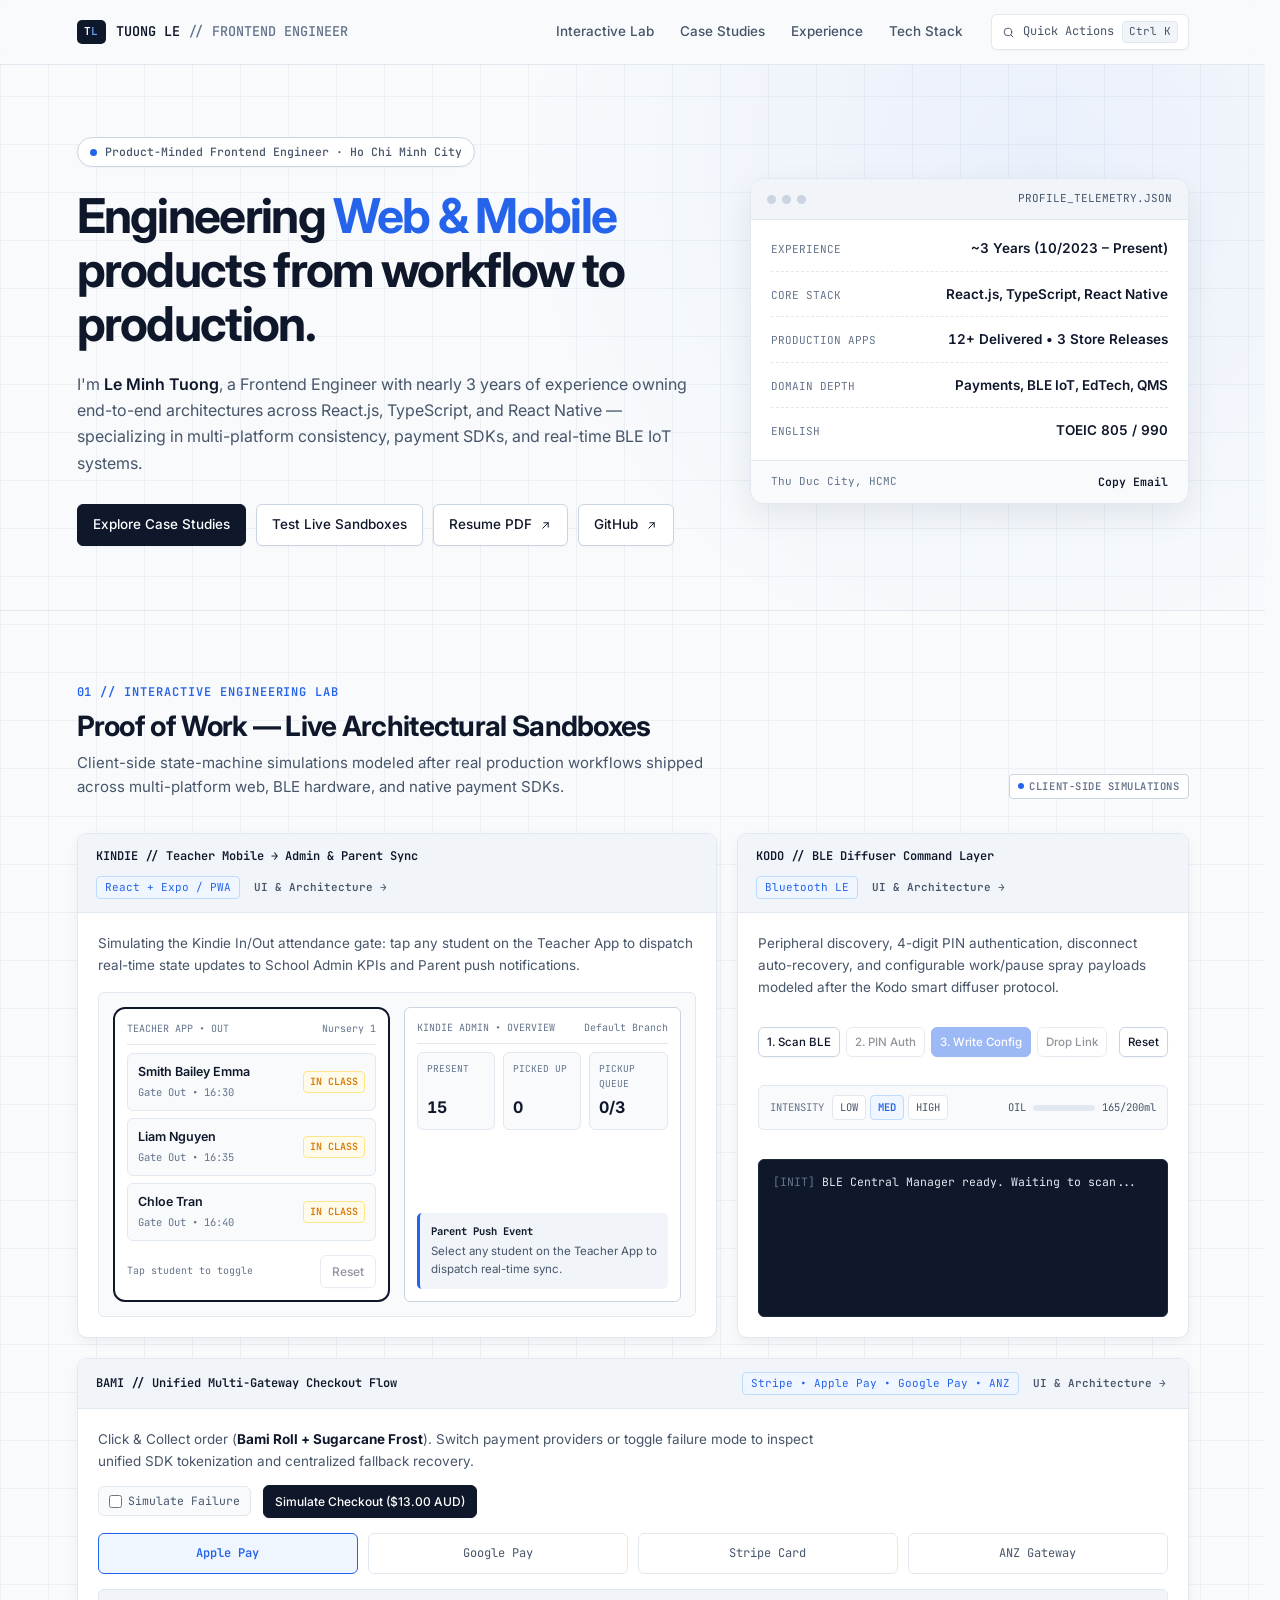
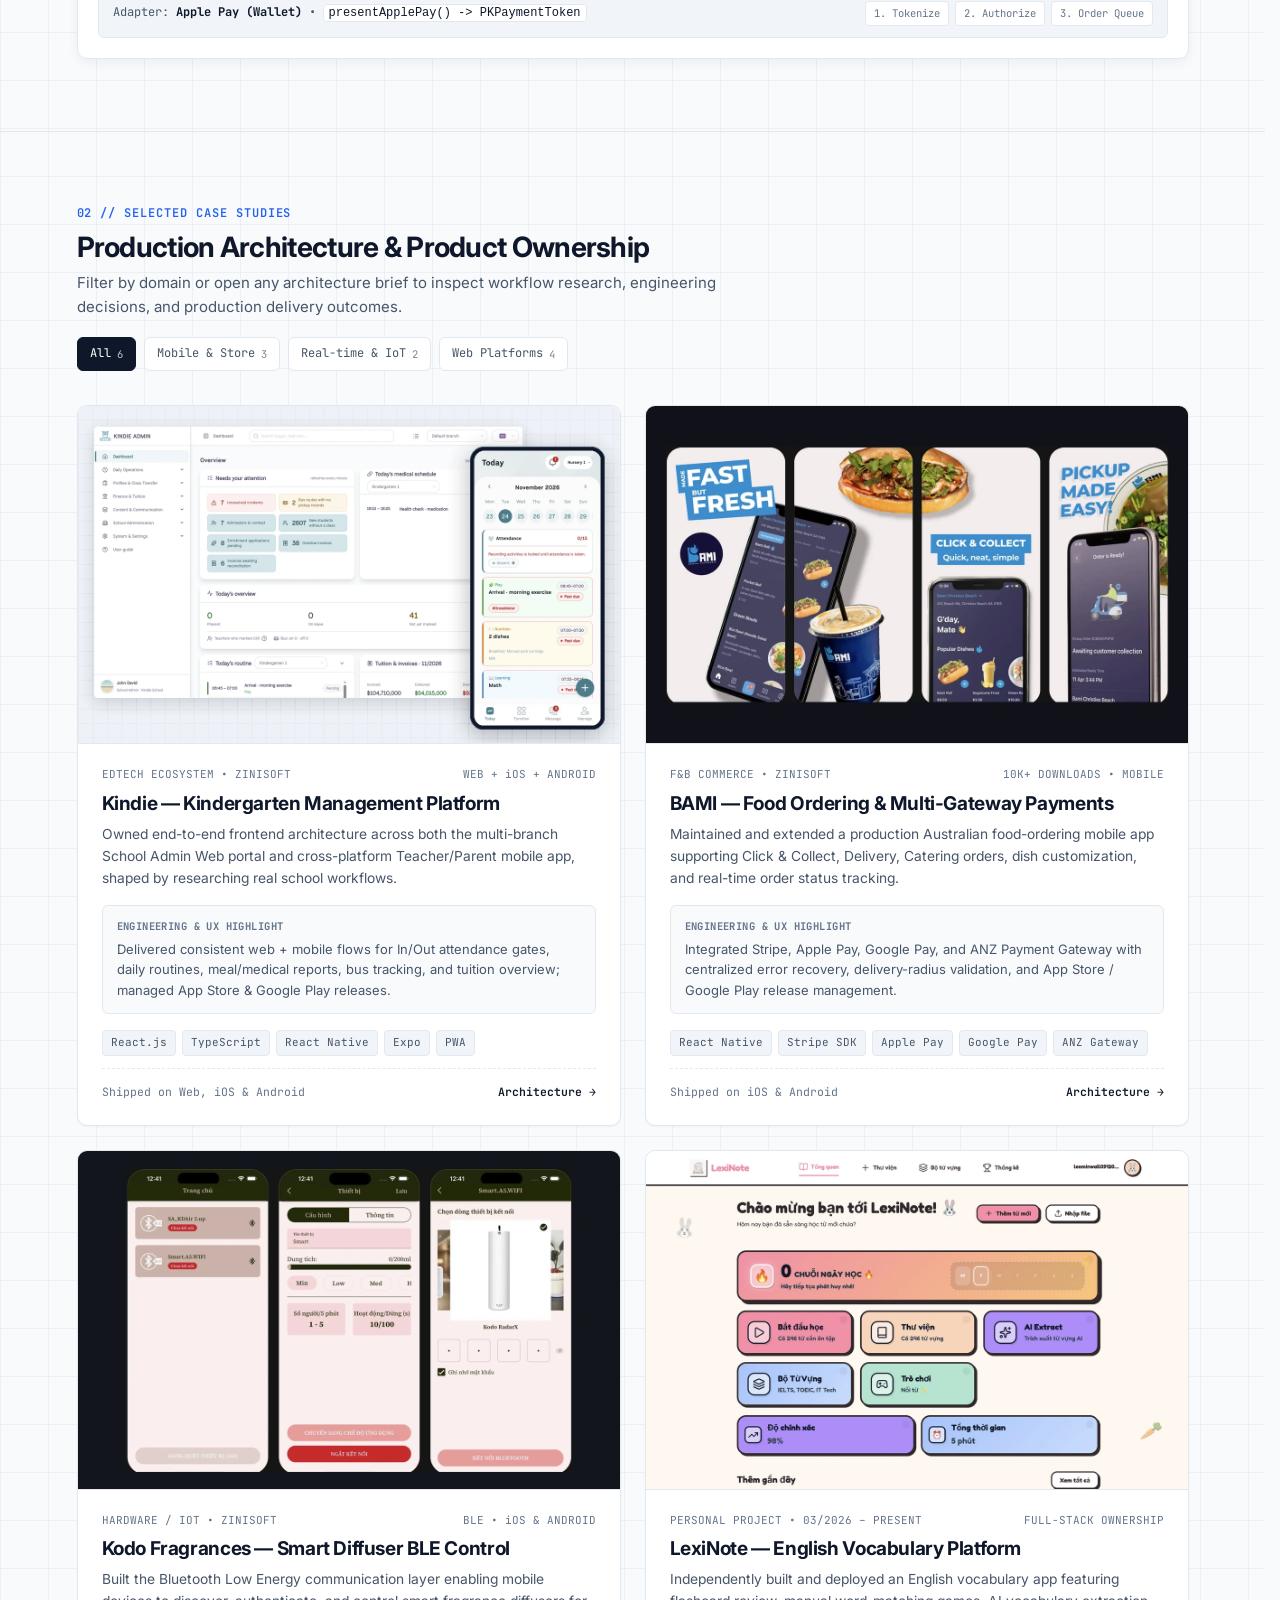
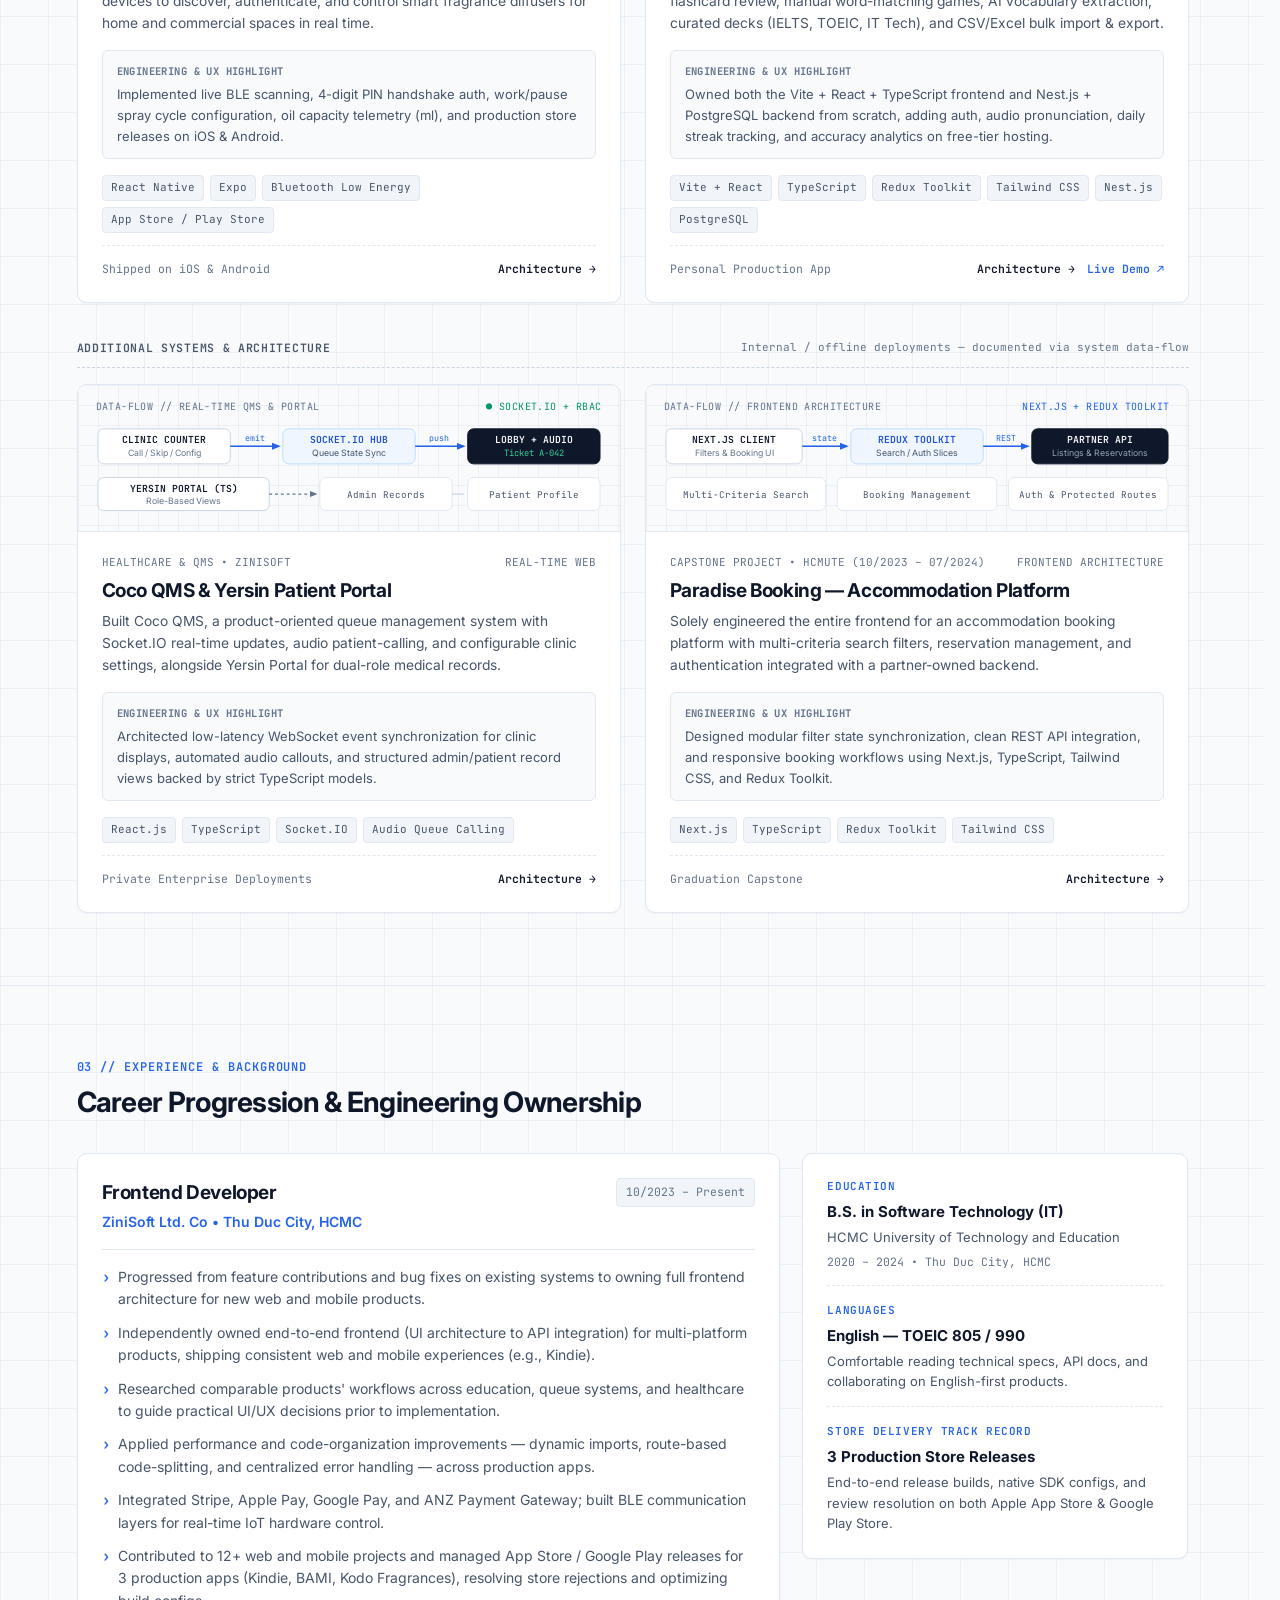
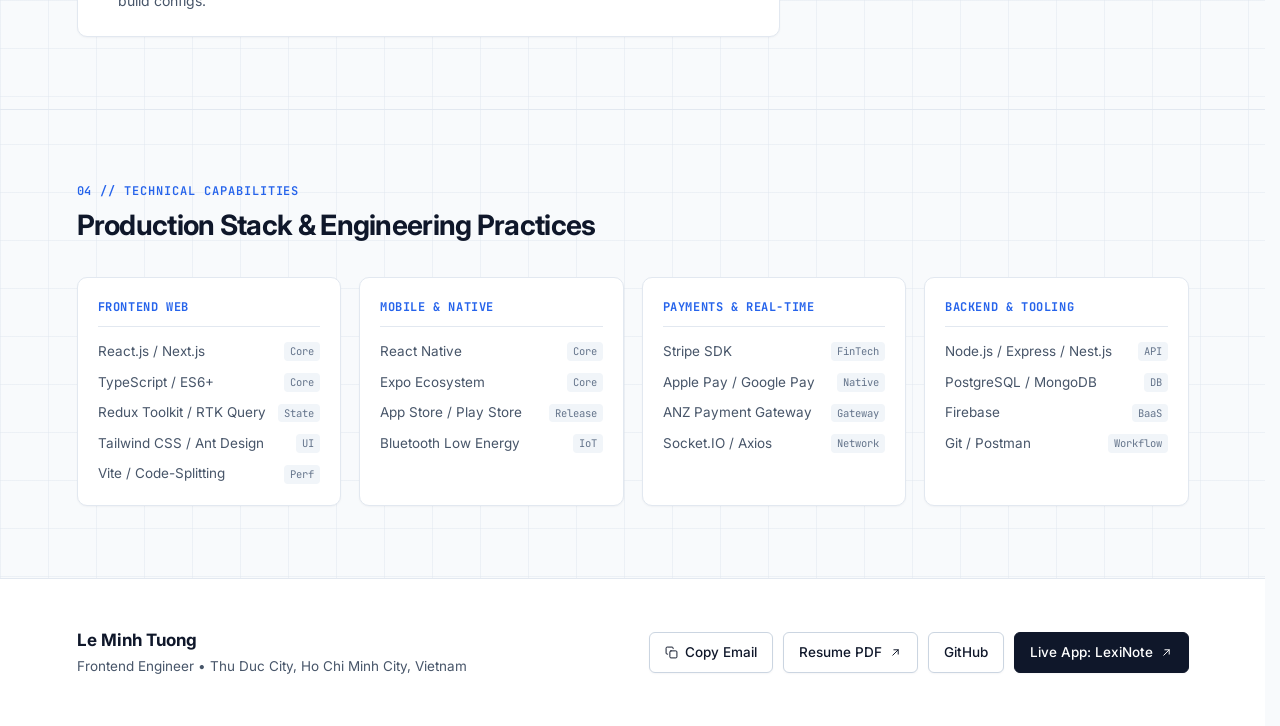
==== commit f8570674: "feat(portfolio): add drawer pagination, trade-offs, SEO/CI checks, and fix live QA layout issues - A" ====
--- a/index.html
+++ b/index.html
@@ -19,6 +19,44 @@
   <meta name="twitter:description" content="Frontend architecture across multi-platform web & mobile apps, payment SDKs, and real-time BLE IoT systems." />
   <meta name="twitter:image" content="https://minhtuongle.github.io/assets/og-cover.png" />
   <link rel="icon" type="image/svg+xml" href="./assets/icons/favicon.svg" />
+  <link rel="apple-touch-icon" sizes="180x180" href="./assets/icons/apple-touch-icon.png" />
+  <script type="application/ld+json">
+    {
+      "@context": "https://schema.org",
+      "@type": "Person",
+      "name": "Le Minh Tuong",
+      "alternateName": "Tuong Le",
+      "url": "https://minhtuongle.github.io/",
+      "image": "https://minhtuongle.github.io/assets/og-cover.png",
+      "jobTitle": "Frontend Engineer",
+      "worksFor": {
+        "@type": "Organization",
+        "name": "ZiniSoft Ltd. Co"
+      },
+      "alumniOf": {
+        "@type": "CollegeOrUniversity",
+        "name": "Ho Chi Minh City University of Technology and Education"
+      },
+      "address": {
+        "@type": "PostalAddress",
+        "addressLocality": "Ho Chi Minh City",
+        "addressCountry": "VN"
+      },
+      "sameAs": [
+        "https://github.com/MinhTuongLe"
+      ],
+      "knowsAbout": [
+        "React.js",
+        "TypeScript",
+        "React Native",
+        "Expo",
+        "Next.js",
+        "Bluetooth Low Energy",
+        "Payment Gateway Integration",
+        "Socket.IO"
+      ]
+    }
+  </script>
   <link rel="preconnect" href="https://fonts.googleapis.com" />
   <link rel="preconnect" href="https://fonts.gstatic.com" crossorigin />
   <link href="https://fonts.googleapis.com/css2?family=Inter:wght@400;500;600;700&family=JetBrains+Mono:wght@400;500;600&display=swap" rel="stylesheet" />
@@ -569,6 +607,11 @@
           <ul id="drawerDecisions" class="drawer-bullets"></ul>
         </div>
 
+        <div class="drawer-section" id="drawerTradeoffSection">
+          <h4>Key Trade-off &amp; Technical Challenge</h4>
+          <p id="drawerTradeoff" class="drawer-tradeoff"></p>
+        </div>
+
         <div class="drawer-section">
           <h4>Tech Stack</h4>
           <div id="drawerTags" class="tag-row"></div>
@@ -576,8 +619,15 @@
       </div>
 
       <div class="drawer-footer">
-        <span id="drawerOwnership"></span>
-        <div id="drawerLiveSlot"></div>
+        <div class="drawer-footer-meta">
+          <span id="drawerOwnership"></span>
+          <div id="drawerLiveSlot"></div>
+        </div>
+        <div class="drawer-nav-row" aria-label="Case study pagination">
+          <button id="drawerPrev" type="button" class="drawer-nav-btn" title="Previous case study (Left Arrow)">← Previous</button>
+          <span id="drawerCounter" class="drawer-nav-pos tabular-nums">1 / 6</span>
+          <button id="drawerNext" type="button" class="drawer-nav-btn" title="Next case study (Right Arrow)">Next →</button>
+        </div>
       </div>
     </aside>
   </div>
@@ -604,7 +654,7 @@
         <div id="cmdCasesSlot"></div>
 
         <div class="cmd-group-label" data-group="actions">Actions &amp; Links</div>
-        <button type="button" class="cmd-item" data-group="actions" data-action="copy-email" data-keywords="contact mail gmail"><span>Copy Email (leminhtuong09122002@gmail.com)</span><span class="kbd">COPY</span></button>
+        <button type="button" class="cmd-item" data-group="actions" data-action="copy-email" data-keywords="contact mail gmail"><span>Copy Email (<span data-profile-email></span>)</span><span class="kbd">COPY</span></button>
         <a href="./assets/docs/Le-Minh-Tuong-Frontend-CV.pdf" target="_blank" rel="noopener noreferrer" class="cmd-item" data-group="actions" data-keywords="cv resume pdf"><span>Open Resume / CV (PDF)</span><span class="kbd">PDF</span></a>
         <a href="https://lexi-note.vercel.app" target="_blank" rel="noopener noreferrer" class="cmd-item" data-group="actions" data-keywords="demo live app"><span>Open LexiNote Live Demo</span><span class="kbd">↗</span></a>
         <a href="https://github.com/MinhTuongLe" target="_blank" rel="noopener noreferrer" class="cmd-item" data-group="actions" data-keywords="code repo profile"><span>Open GitHub Profile</span><span class="kbd">↗</span></a>
@@ -627,7 +677,7 @@
         <button id="lightboxClose" type="button" class="drawer-close">ESC / Close</button>
       </div>
       <div class="lightbox-body">
-        <img id="lightboxImg" src="" alt="Project UI preview" />
+        <img id="lightboxImg" alt="Project UI preview" />
       </div>
     </div>
   </div>
--- a/src/styles/tokens.css
+++ b/src/styles/tokens.css
@@ -58,6 +58,7 @@
 html {
   scroll-behavior: smooth;
   scroll-padding-top: calc(var(--header-h) + 20px);
+  scrollbar-gutter: stable;
   background: var(--bg);
   color: var(--ink);
   font-family: var(--font-sans);
--- a/src/styles/components.css
+++ b/src/styles/components.css
@@ -536,6 +536,10 @@
   gap: 20px;
 }
 
+.drawer-body > * {
+  flex-shrink: 0;
+}
+
 .drawer-title {
   font-size: 22px;
   font-weight: 700;
@@ -561,6 +565,10 @@
   aspect-ratio: 16 / 10;
   object-fit: cover;
   cursor: zoom-in;
+}
+
+.drawer-visual .arch-diagram-banner {
+  border-bottom: none;
 }
 
 .drawer-meta-grid {
@@ -637,16 +645,70 @@
   font-weight: 700;
 }
 
+.drawer-tradeoff {
+  background: var(--bg);
+  border: 1px solid var(--border);
+  border-left: 3px solid var(--accent);
+  border-radius: var(--radius-sm);
+  padding: 12px 14px;
+  font-size: 13.5px;
+  color: var(--ink-secondary);
+  line-height: 1.6;
+}
+
 .drawer-footer {
-  padding: 14px 22px;
+  padding: 12px 22px;
   border-top: 1px solid var(--border);
   background: var(--bg);
   display: flex;
-  justify-content: space-between;
-  align-items: center;
-  gap: 12px;
+  flex-direction: column;
+  gap: 10px;
   font-family: var(--font-mono);
   font-size: 11.5px;
+  color: var(--ink-muted);
+}
+
+.drawer-footer-meta {
+  display: flex;
+  justify-content: space-between;
+  align-items: center;
+  flex-wrap: wrap;
+  gap: 10px;
+}
+
+.drawer-nav-row {
+  display: flex;
+  justify-content: space-between;
+  align-items: center;
+  gap: 10px;
+  padding-top: 10px;
+  border-top: 1px dashed var(--border);
+}
+
+.drawer-nav-btn {
+  display: inline-flex;
+  align-items: center;
+  gap: 6px;
+  background: var(--surface);
+  border: 1px solid var(--border-strong);
+  border-radius: var(--radius-sm);
+  padding: 5px 10px;
+  font-family: var(--font-mono);
+  font-size: 11px;
+  color: var(--ink);
+  cursor: pointer;
+  transition: background-color 0.15s ease, border-color 0.15s ease, color 0.15s ease;
+}
+
+.drawer-nav-btn:hover {
+  background: var(--accent-soft);
+  border-color: var(--accent-border);
+  color: var(--accent);
+}
+
+.drawer-nav-pos {
+  font-family: var(--font-mono);
+  font-size: 11px;
   color: var(--ink-muted);
 }
 
--- a/src/styles/lab.css
+++ b/src/styles/lab.css
@@ -265,6 +265,10 @@
   border-radius: 6px;
   padding: 8px 9px;
   background: var(--bg);
+  display: flex;
+  flex-direction: column;
+  justify-content: space-between;
+  gap: 4px;
   transition: border-color 0.2s ease, background-color 0.2s ease;
 }
 
@@ -316,9 +320,14 @@
 /* Sandbox 2: Kodo BLE Protocol Console */
 .ble-controls {
   display: flex;
-  gap: 7px;
+  gap: 6px;
   flex-wrap: wrap;
   align-items: center;
+}
+
+.ble-controls .btn-sm {
+  font-size: 11.5px;
+  padding: 5px 8px;
 }
 
 .ble-reset-btn {
